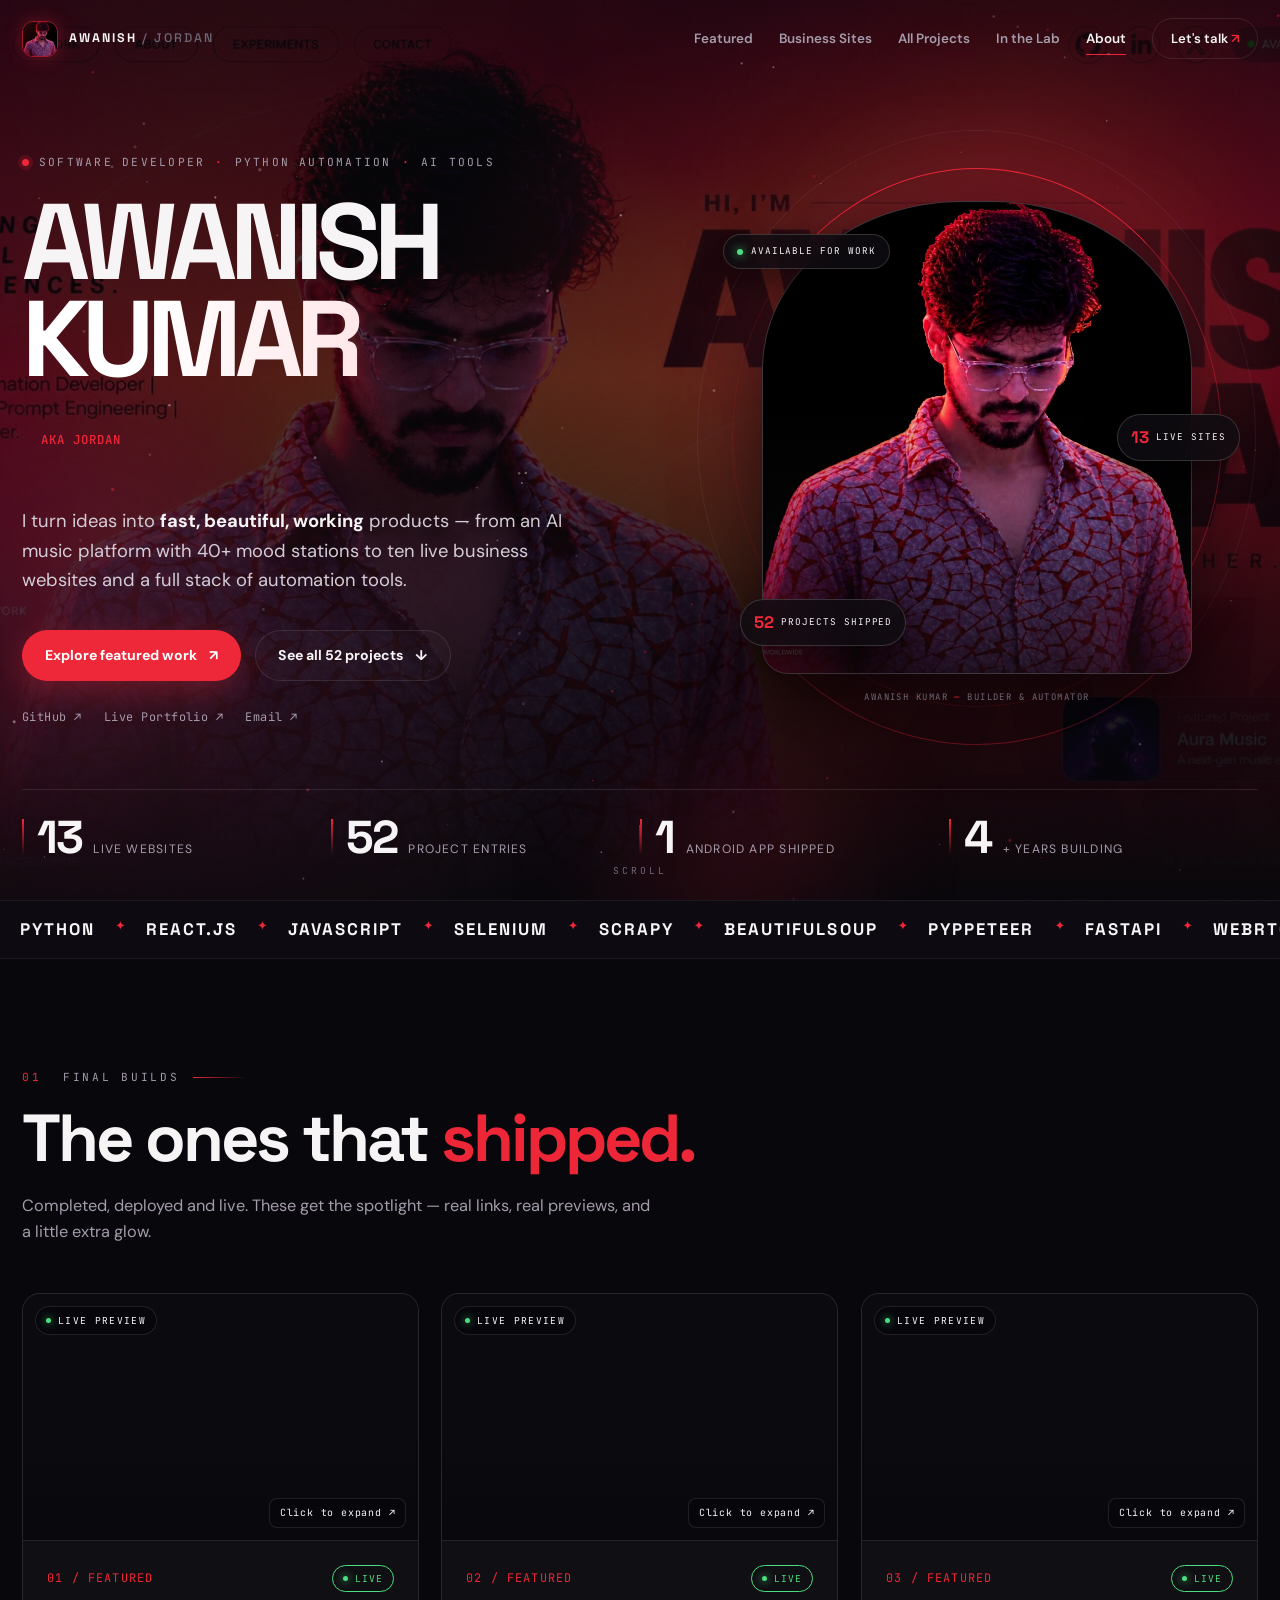
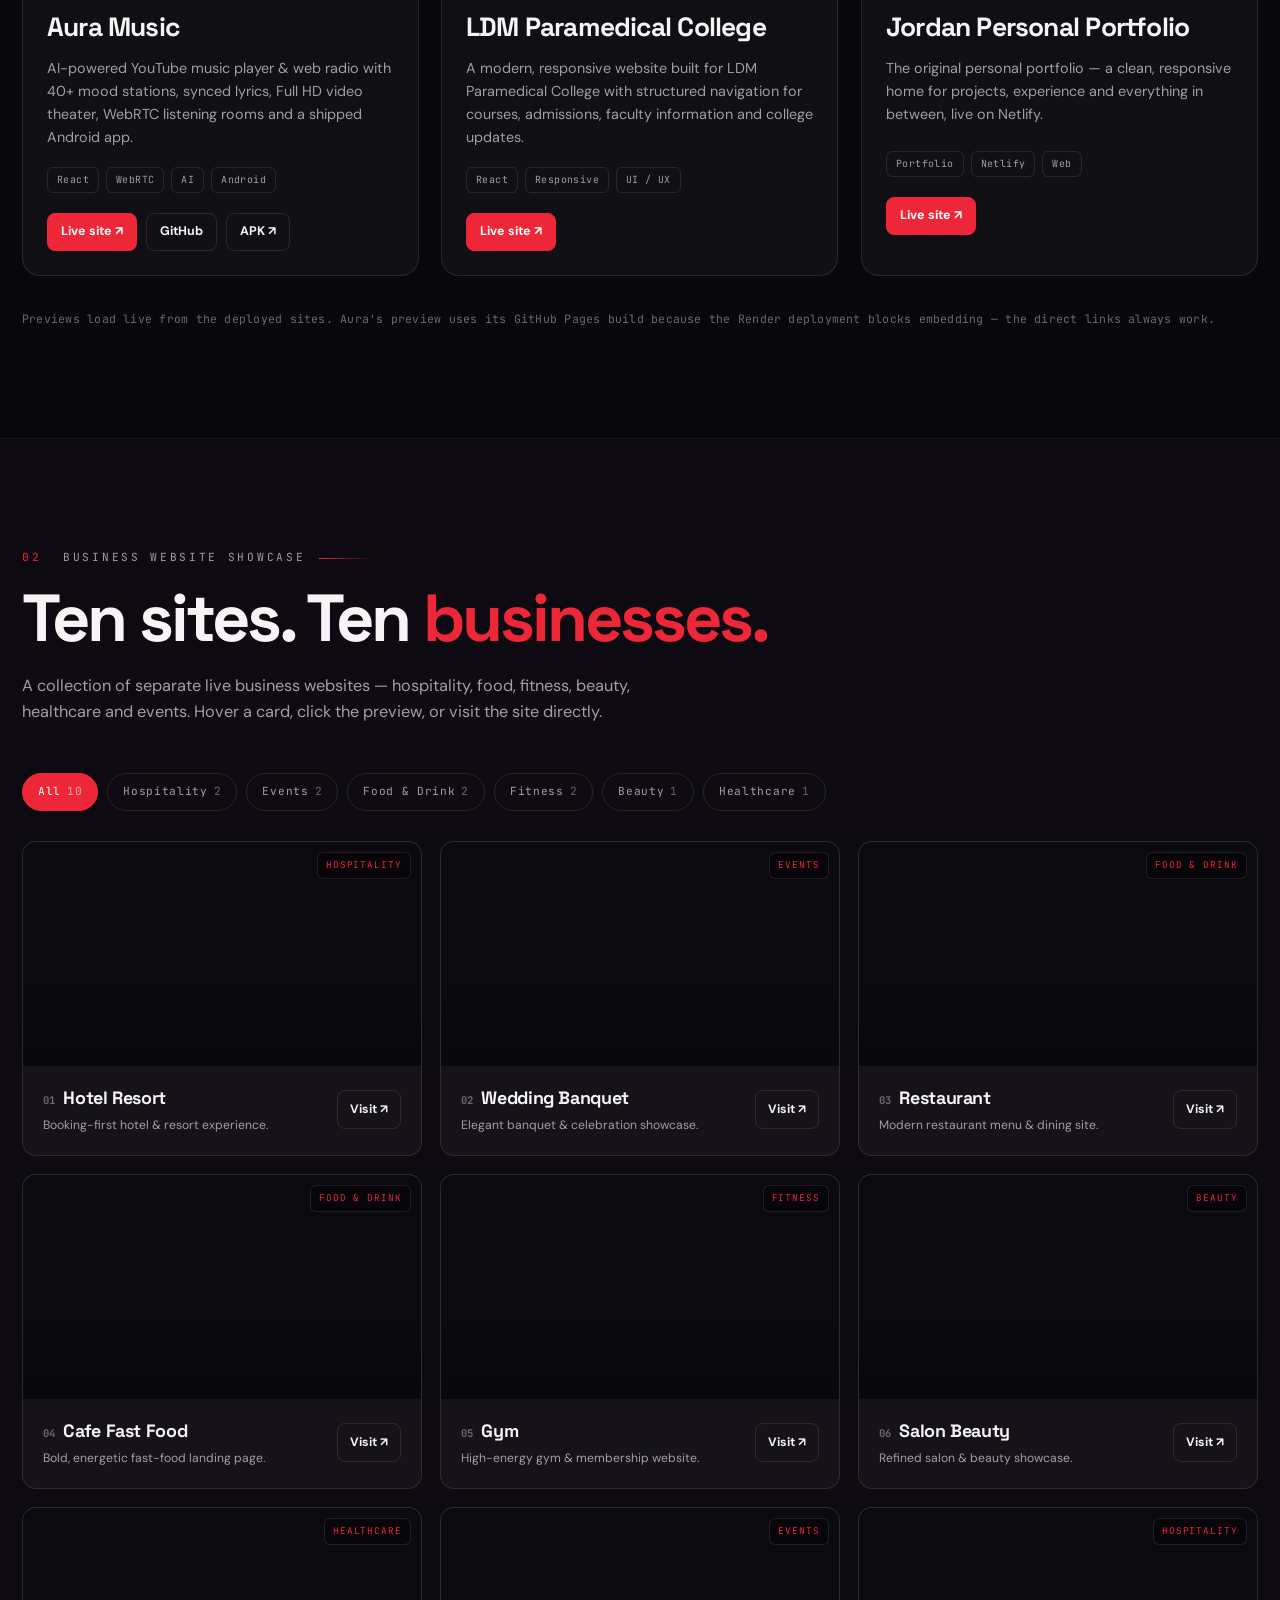
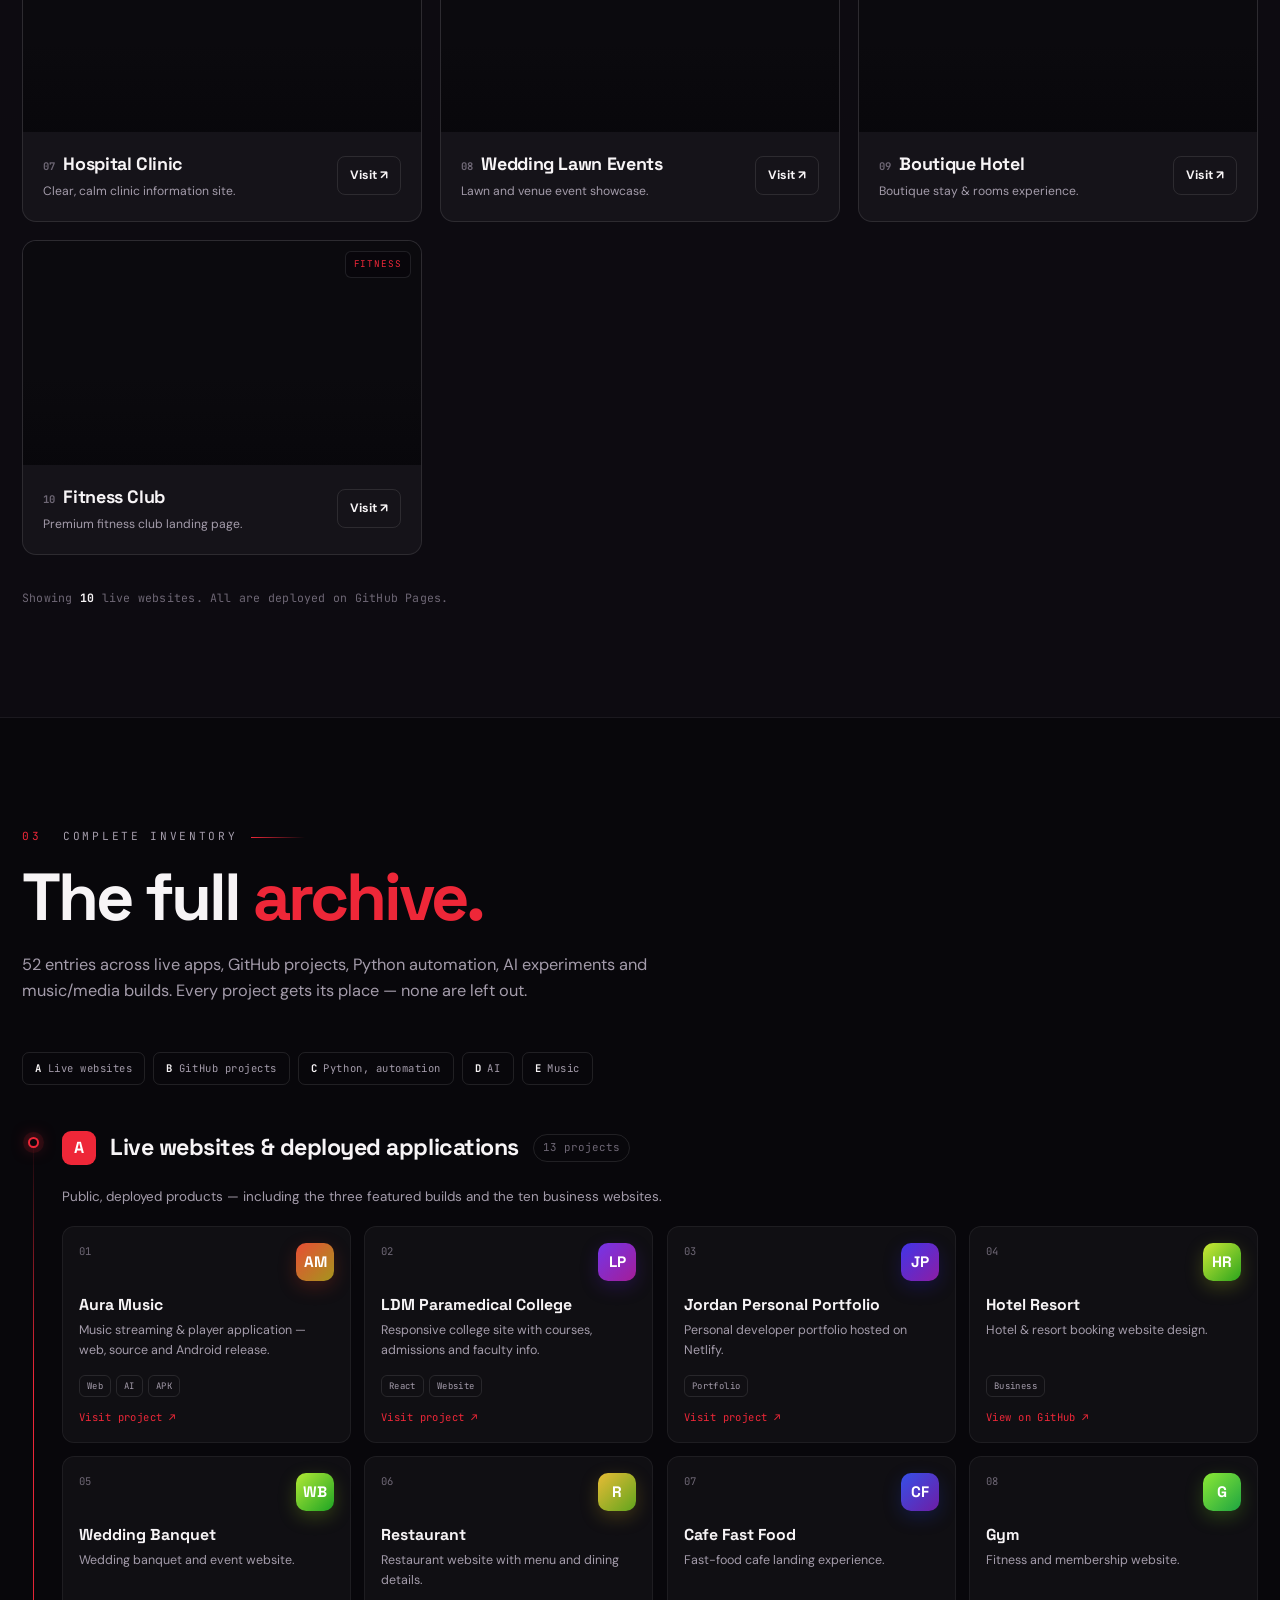
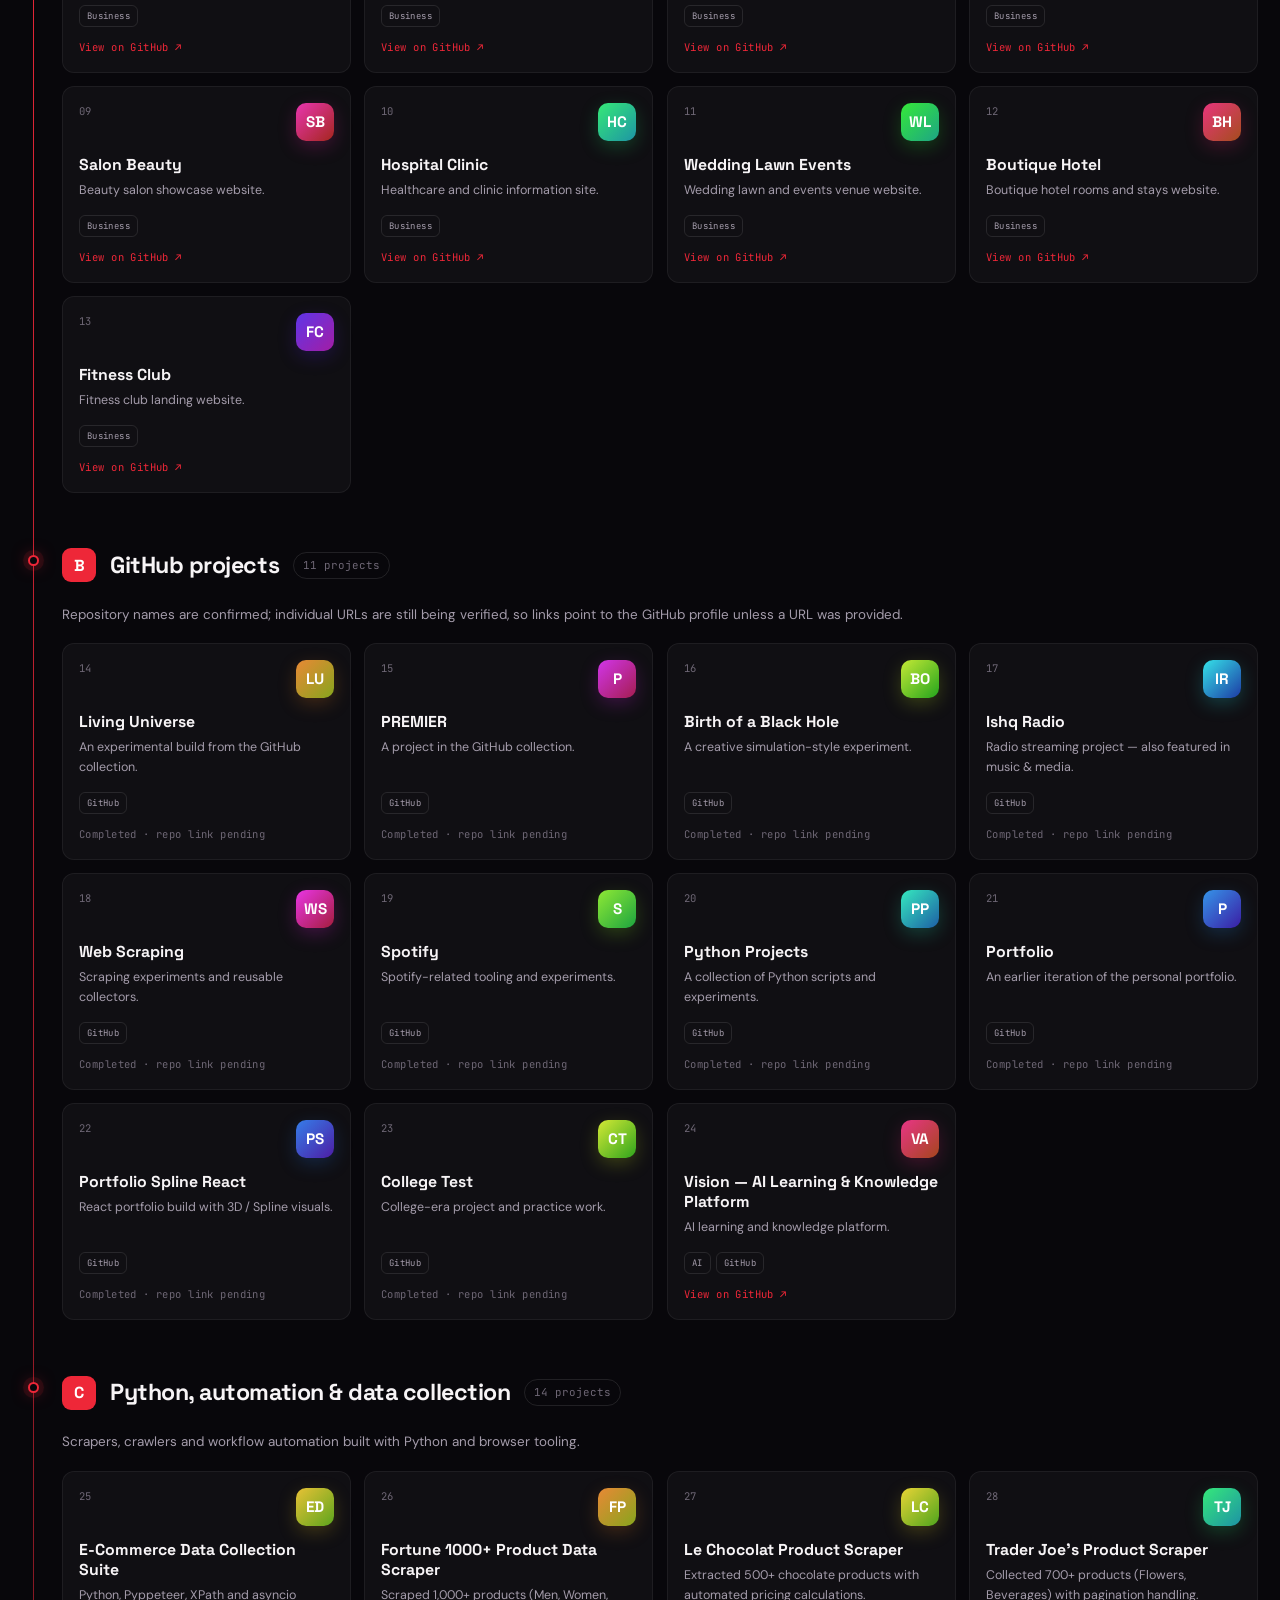
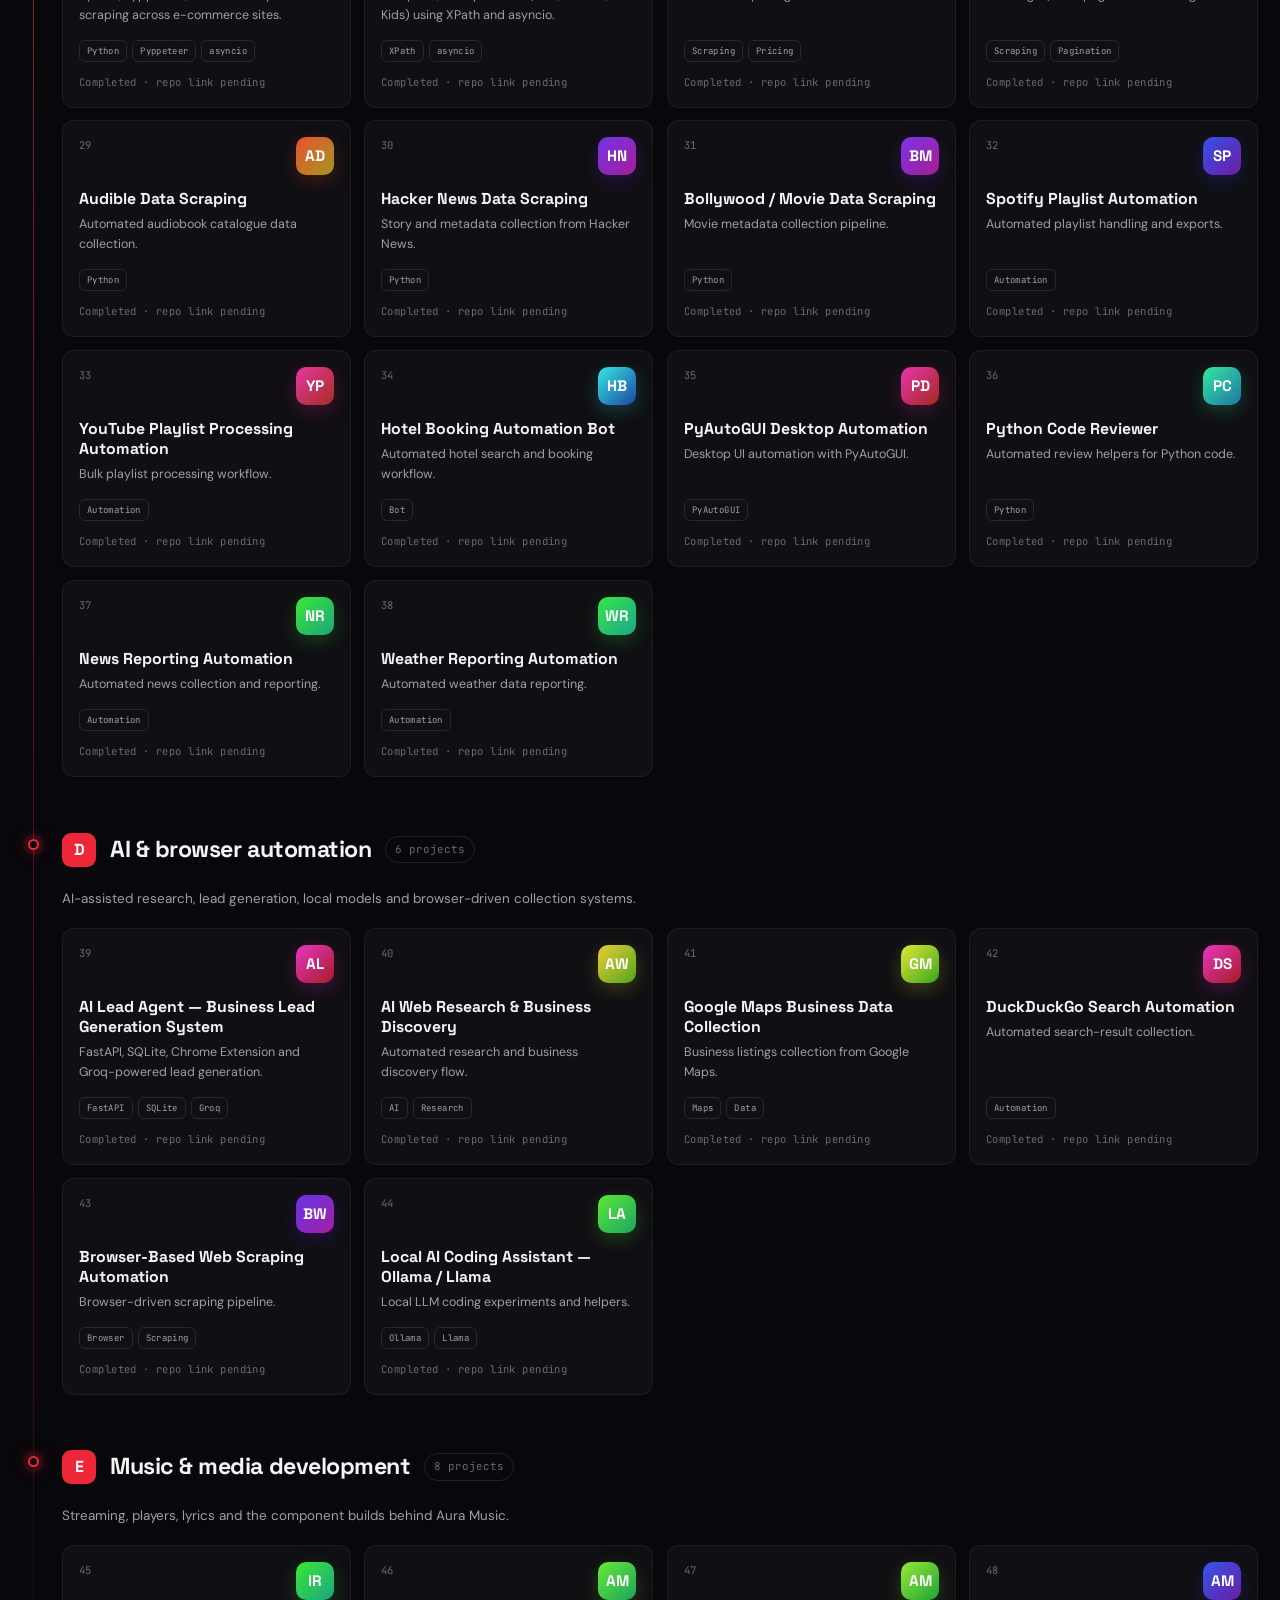
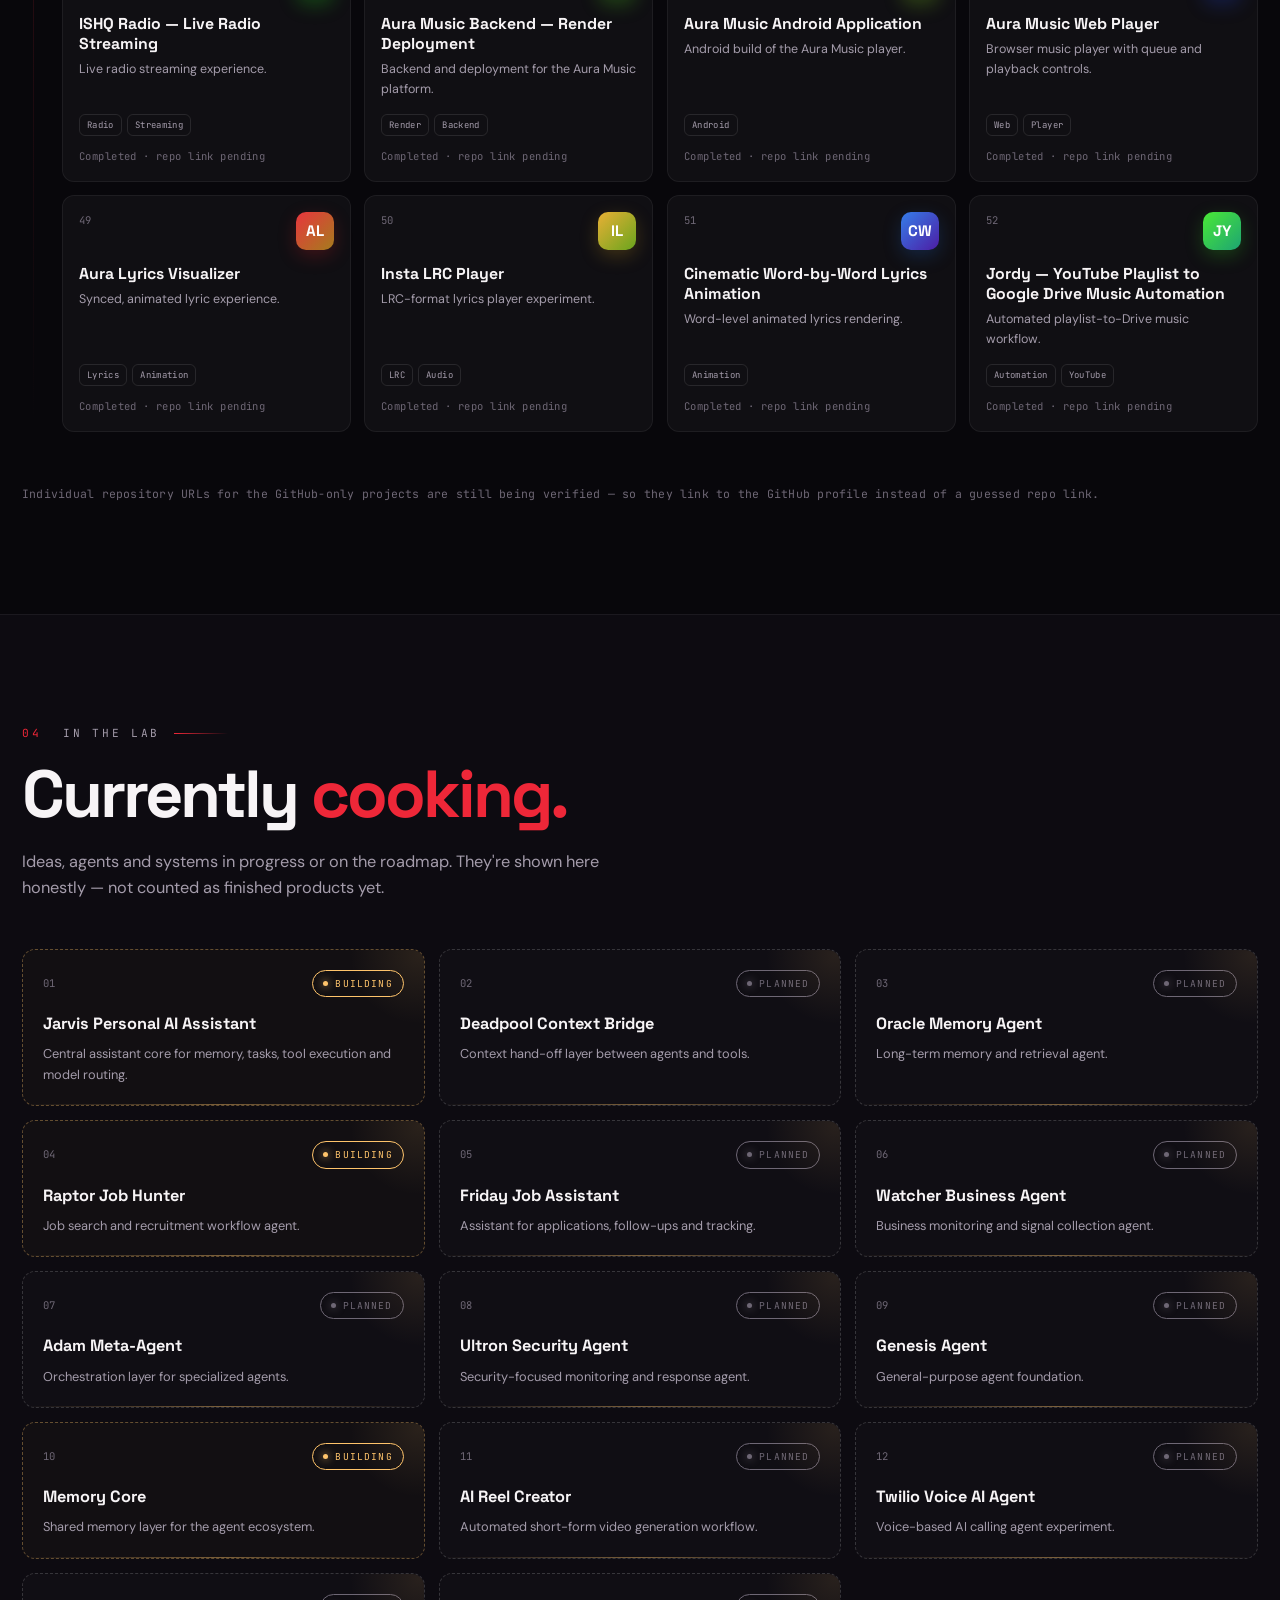
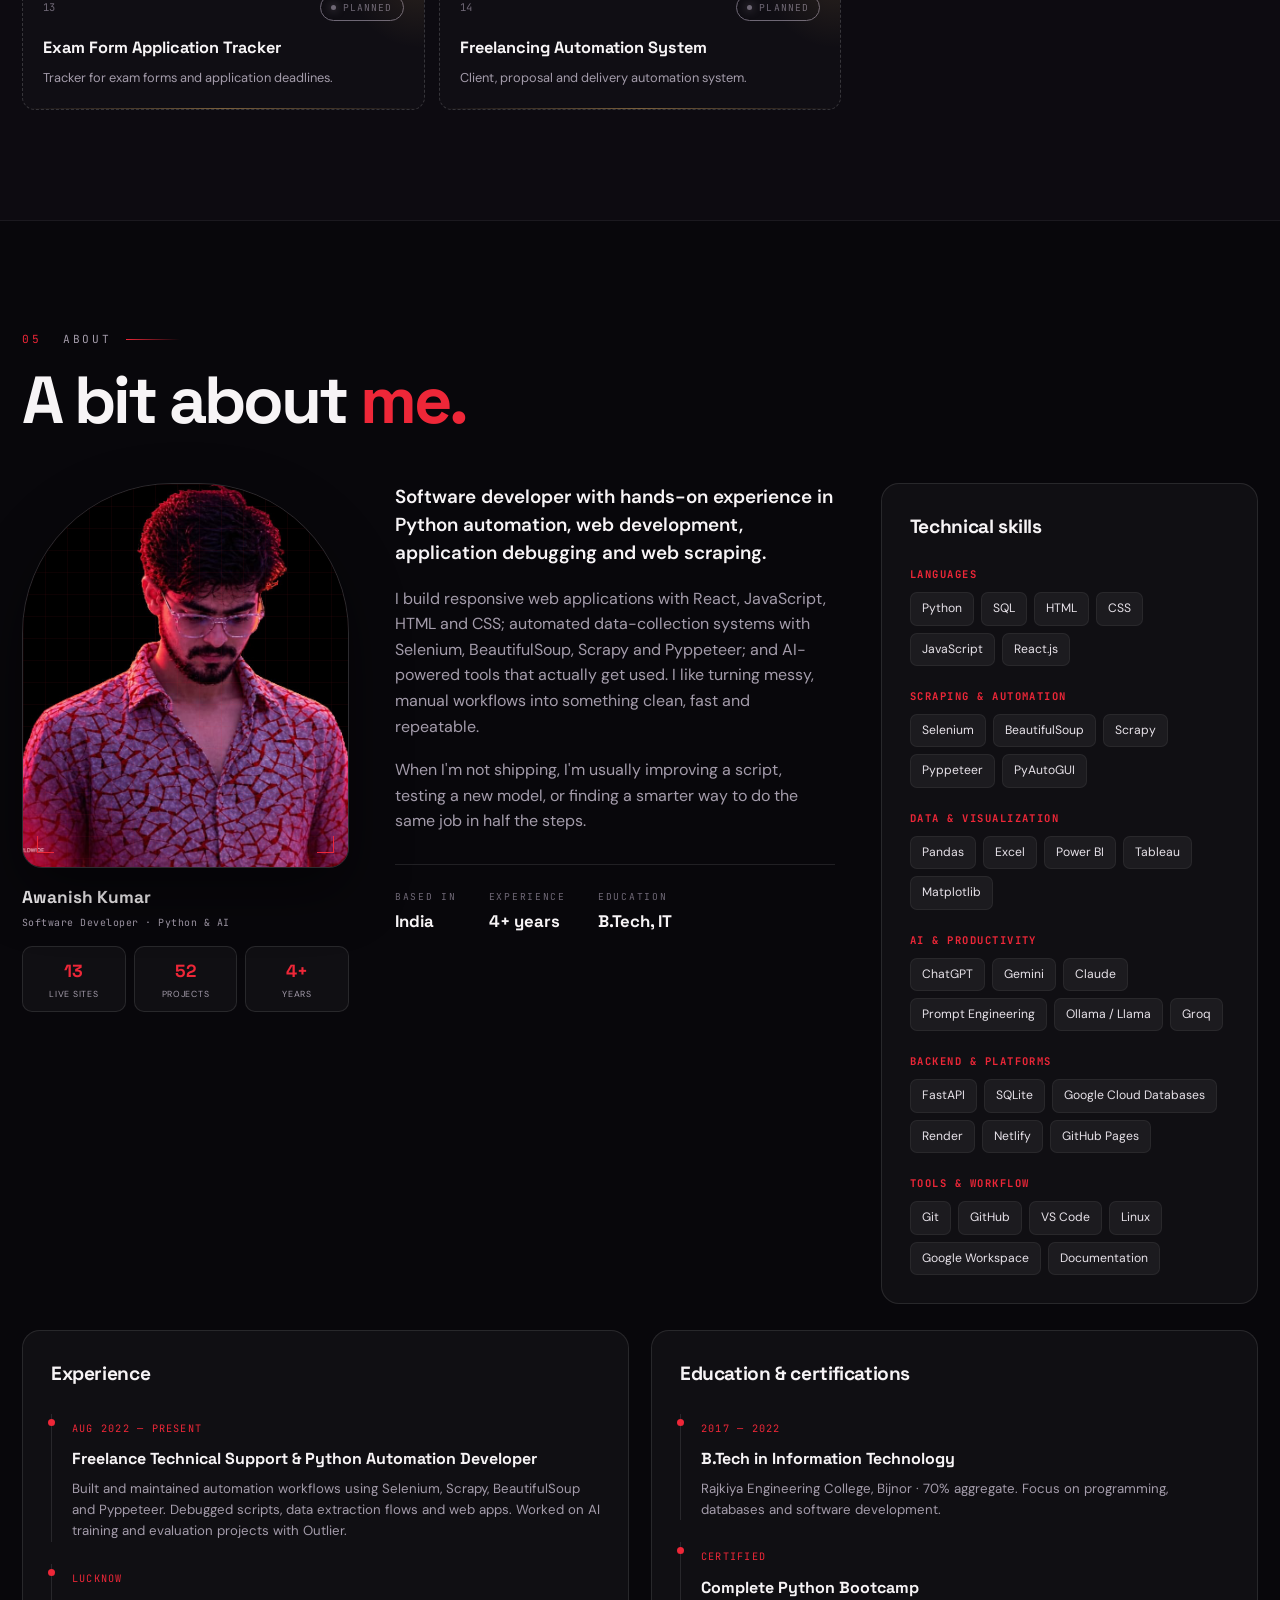
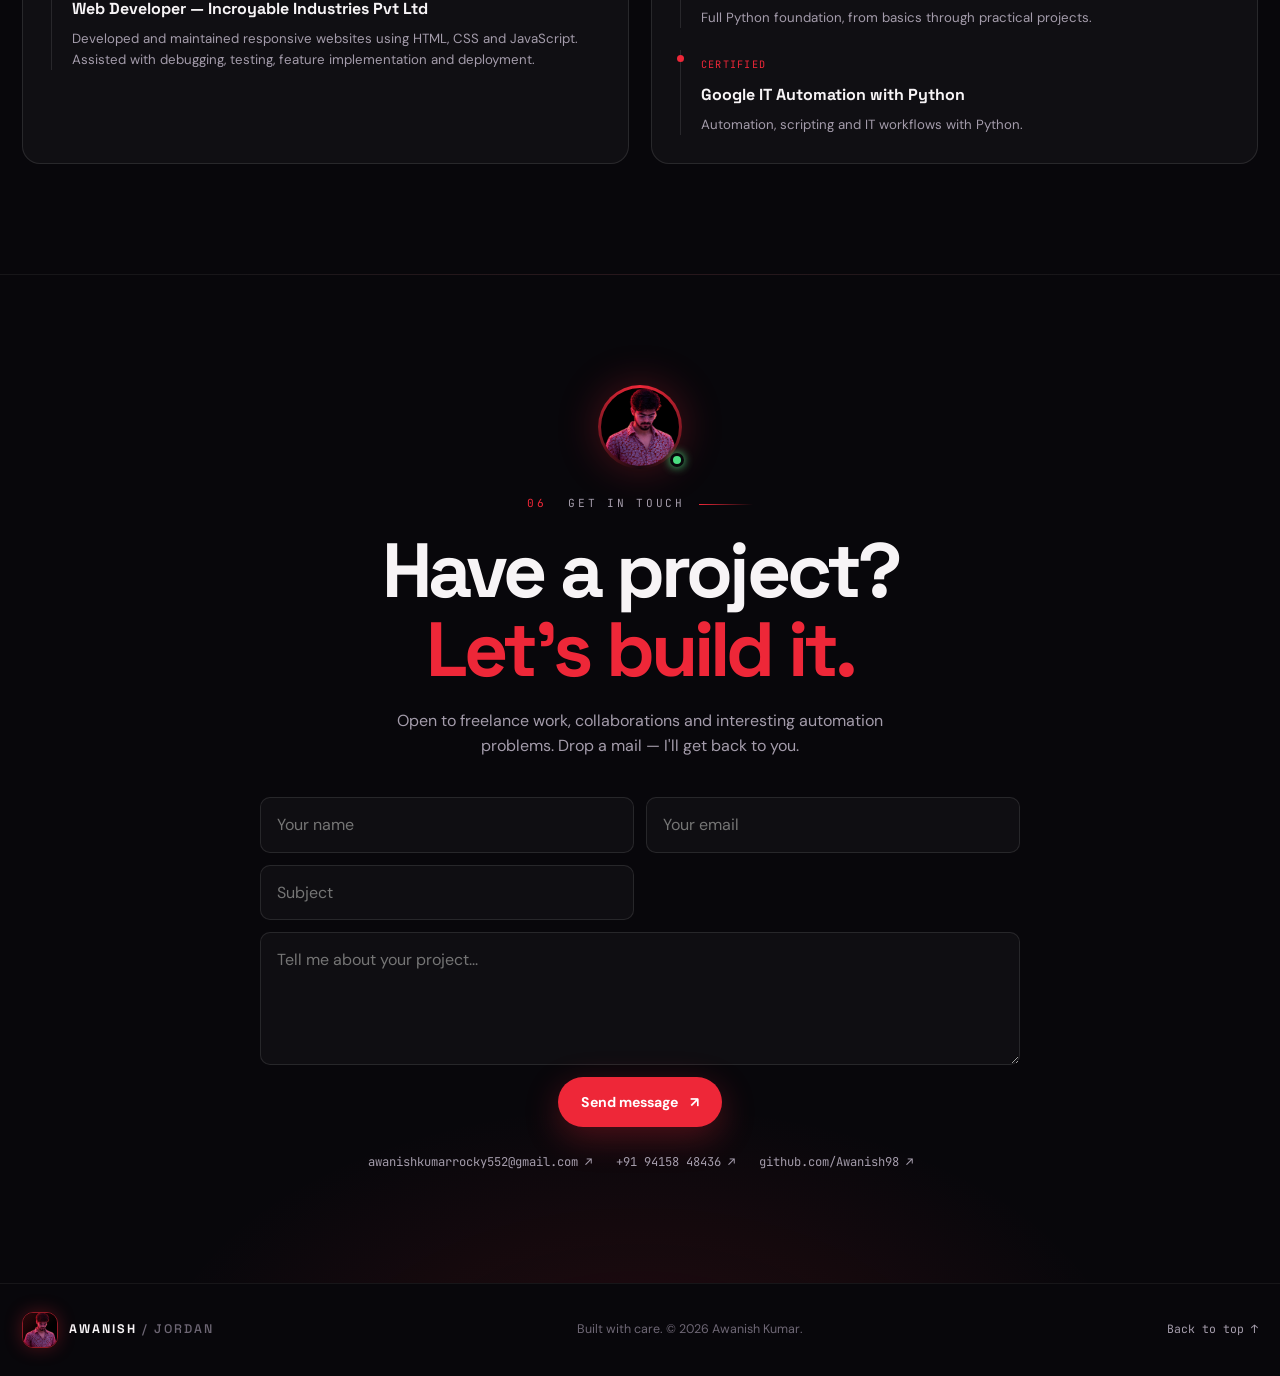
==== index.html @ 140660aa "Initial portfolio v3 - premium animated site" ====
<!DOCTYPE html>
<html lang="en">
<head>
  <meta charset="utf-8">
  <meta name="viewport" content="width=device-width, initial-scale=1">
  <title>Awanish Kumar — Software Developer &amp; Automation Engineer</title>
  <meta name="description" content="Portfolio of Awanish Kumar (Jordan) — software developer building live websites, AI tools, music apps and automation systems. 13 live sites, 52 projects.">
  <meta name="theme-color" content="#08070b">
  <meta property="og:title" content="Awanish Kumar — Software Developer">
  <meta property="og:description" content="13 live websites · 52 projects · AI, automation and the web.">
  <meta property="og:type" content="website">

  <link rel="preconnect" href="https://fonts.googleapis.com">
  <link rel="preconnect" href="https://fonts.gstatic.com" crossorigin>
  <link href="https://fonts.googleapis.com/css2?family=DM+Sans:wght@400;500;600;700&family=JetBrains+Mono:wght@400;500;600&family=Space+Grotesk:wght@400;500;600;700&display=swap" rel="stylesheet">
  <link rel="stylesheet" href="styles.css">
</head>
<body>

  <!-- Ambient layers -->
  <div class="grain" aria-hidden="true"></div>
  <div class="cursor-dot" aria-hidden="true"></div>
  <div class="cursor-ring" aria-hidden="true"></div>
  <div class="scroll-progress" aria-hidden="true"><span id="progressBar"></span></div>

  <!-- Intro -->
  <div class="loader" id="loader" aria-hidden="true">
    <div class="loader-inner">
      <div class="loader-mark">A<span>.</span></div>
      <div class="loader-word">LOADING THE WORK</div>
      <div class="loader-line"><span></span></div>
    </div>
  </div>

  <!-- Navigation -->
  <header class="nav" id="nav">
    <a class="brand" href="#top" aria-label="Back to top">
      <span class="brand-avatar"><img src="pic.jpg" alt=""></span>
      <span class="brand-name">AWANISH <span>/ JORDAN</span></span>
    </a>
    <button class="nav-toggle" id="navToggle" aria-label="Toggle menu" aria-expanded="false">
      <span></span><span></span><span></span>
    </button>
    <nav class="nav-links" id="navLinks" aria-label="Main navigation">
      <a href="#featured" class="nav-link">Featured</a>
      <a href="#business" class="nav-link">Business Sites</a>
      <a href="#archive" class="nav-link">All Projects</a>
      <a href="#lab" class="nav-link">In the Lab</a>
      <a href="#about" class="nav-link">About</a>
    </nav>
    <a class="nav-cta" href="#contact">Let's talk <span>↗</span></a>
  </header>

  <main>
    <!-- HERO -->
    <section class="hero" id="top">
      <div class="hero-media" aria-hidden="true">
        <img src="hero.jpg" alt="">
        <div class="hero-veil"></div>
      </div>
      <canvas id="starfield" aria-hidden="true"></canvas>
      <div class="orb orb-a" aria-hidden="true"></div>
      <div class="orb orb-b" aria-hidden="true"></div>
      <div class="orb orb-c" aria-hidden="true"></div>

      <div class="container hero-inner">
        <div class="hero-copy">
          <p class="eyebrow reveal"><span class="live-dot"></span> SOFTWARE DEVELOPER <b>·</b> PYTHON AUTOMATION <b>·</b> AI TOOLS</p>
          <h1 class="hero-title">
            <span class="line"><span>AWANISH</span></span>
            <span class="line"><span class="outline">KUMAR</span><em>aka JORDAN</em></span>
          </h1>
          <p class="hero-sub reveal">I turn ideas into <strong>fast, beautiful, working</strong> products — from an AI music platform with 40+ mood stations to ten live business websites and a full stack of automation tools.</p>
          <div class="hero-actions reveal">
            <a href="#featured" class="btn btn-primary magnetic">Explore featured work <span>↗</span></a>
            <a href="#archive" class="btn btn-ghost magnetic">See all 52 projects <span>↓</span></a>
          </div>
          <div class="hero-socials reveal">
            <a href="https://github.com/Awanish98" target="_blank" rel="noopener">GitHub ↗</a>
            <a href="https://jordan005.netlify.app" target="_blank" rel="noopener">Live Portfolio ↗</a>
            <a href="mailto:awanishkumarrocky552@gmail.com">Email ↗</a>
          </div>
        </div>

        <div class="hero-portrait reveal" data-d="2">
          <div class="portrait-aura"></div>
          <div class="portrait-orbit"></div>
          <div class="portrait-orbit orbit-two"></div>
          <div class="portrait-frame">
            <img src="pic.jpg" alt="Awanish Kumar" class="portrait-img">
            <span class="portrait-grain"></span>
            <span class="portrait-shine"></span>
            <span class="portrait-scan"></span>
          </div>
          <div class="float-badge badge-top"><span class="tiny-pulse"></span> AVAILABLE FOR WORK</div>
          <div class="float-badge badge-right"><strong>13</strong><span>LIVE SITES</span></div>
          <div class="float-badge badge-bottom"><strong>52</strong><span>PROJECTS SHIPPED</span></div>
          <div class="portrait-label">AWANISH KUMAR <span>—</span> BUILDER &amp; AUTOMATOR</div>
        </div>
      </div>

      <div class="container hero-stats">
        <div class="stat reveal"><strong data-count="13">0</strong><span>Live websites</span></div>
        <div class="stat reveal"><strong data-count="52">0</strong><span>Project entries</span></div>
        <div class="stat reveal"><strong data-count="1">0</strong><span>Android app shipped</span></div>
        <div class="stat reveal"><strong data-count="4">0</strong><span>+ years building</span></div>
      </div>

      <a class="scroll-cue" href="#featured" aria-label="Scroll to featured work"><span></span>SCROLL</a>
    </section>

    <!-- TICKER -->
    <div class="ticker" aria-hidden="true">
      <div class="ticker-track">
        <span>PYTHON</span><i>✦</i><span>REACT.JS</span><i>✦</i><span>JAVASCRIPT</span><i>✦</i><span>SELENIUM</span><i>✦</i><span>SCRAPY</span><i>✦</i><span>BEAUTIFULSOUP</span><i>✦</i><span>PYPPETEER</span><i>✦</i><span>FASTAPI</span><i>✦</i><span>WEBRTC</span><i>✦</i><span>SQL</span><i>✦</i><span>GIT &amp; GITHUB</span><i>✦</i>
        <span>PYTHON</span><i>✦</i><span>REACT.JS</span><i>✦</i><span>JAVASCRIPT</span><i>✦</i><span>SELENIUM</span><i>✦</i><span>SCRAPY</span><i>✦</i><span>BEAUTIFULSOUP</span><i>✦</i><span>PYPPETEER</span><i>✦</i><span>FASTAPI</span><i>✦</i><span>WEBRTC</span><i>✦</i><span>SQL</span><i>✦</i><span>GIT &amp; GITHUB</span><i>✦</i>
      </div>
    </div>

    <!-- FEATURED / FINAL BUILDS -->
    <section class="section" id="featured">
      <div class="container">
        <header class="section-head">
          <div class="section-kicker reveal"><span>01</span> FINAL BUILDS</div>
          <h2 class="section-title reveal">The ones that <em>shipped.</em></h2>
          <p class="section-desc reveal">Completed, deployed and live. These get the spotlight — real links, real previews, and a little extra glow.</p>
        </header>
        <div class="featured-grid" id="featuredGrid"></div>
        <p class="section-footnote reveal">Previews load live from the deployed sites. Aura's preview uses its GitHub Pages build because the Render deployment blocks embedding — the direct links always work.</p>
      </div>
    </section>

    <!-- BUSINESS WEBSITE SHOWCASE -->
    <section class="section section-alt" id="business">
      <div class="container">
        <header class="section-head">
          <div class="section-kicker reveal"><span>02</span> BUSINESS WEBSITE SHOWCASE</div>
          <h2 class="section-title reveal">Ten sites. Ten <em>businesses.</em></h2>
          <p class="section-desc reveal">A collection of separate live business websites — hospitality, food, fitness, beauty, healthcare and events. Hover a card, click the preview, or visit the site directly.</p>
        </header>
        <div class="filters reveal" id="businessFilters" role="group" aria-label="Filter business websites"></div>
        <div class="business-grid" id="businessGrid"></div>
        <p class="section-footnote reveal">Showing <strong id="businessCount">10</strong> live websites. All are deployed on GitHub Pages.</p>
      </div>
    </section>

    <!-- FULL ARCHIVE -->
    <section class="section" id="archive">
      <div class="container">
        <header class="section-head">
          <div class="section-kicker reveal"><span>03</span> COMPLETE INVENTORY</div>
          <h2 class="section-title reveal">The full <em>archive.</em></h2>
          <p class="section-desc reveal">52 entries across live apps, GitHub projects, Python automation, AI experiments and music/media builds. Every project gets its place — none are left out.</p>
        </header>
        <div class="archive-jump reveal" id="archiveJump"></div>
        <div class="timeline" id="archiveTimeline"></div>
        <p class="section-footnote reveal">Individual repository URLs for the GitHub-only projects are still being verified — so they link to the GitHub profile instead of a guessed repo link.</p>
      </div>
    </section>

    <!-- IN THE LAB -->
    <section class="section section-alt" id="lab">
      <div class="container">
        <header class="section-head">
          <div class="section-kicker reveal"><span>04</span> IN THE LAB</div>
          <h2 class="section-title reveal">Currently <em>cooking.</em></h2>
          <p class="section-desc reveal">Ideas, agents and systems in progress or on the roadmap. They're shown here honestly — not counted as finished products yet.</p>
        </header>
        <div class="lab-grid" id="labGrid"></div>
      </div>
    </section>

    <!-- ABOUT -->
    <section class="section" id="about">
      <div class="container">
        <header class="section-head">
          <div class="section-kicker reveal"><span>05</span> ABOUT</div>
          <h2 class="section-title reveal">A bit about <em>me.</em></h2>
        </header>
        <div class="about-grid">
          <div class="about-photo reveal">
            <div class="about-photo-inner">
              <img src="pic.jpg" alt="Awanish Kumar">
              <span class="photo-grid"></span>
              <span class="photo-corner c1"></span><span class="photo-corner c2"></span>
              <span class="photo-corner c3"></span><span class="photo-corner c4"></span>
            </div>
            <div class="about-photo-cap">
              <strong>Awanish Kumar</strong>
              <span>Software Developer · Python &amp; AI</span>
            </div>
            <div class="photo-mini-row">
              <div><strong>13</strong><span>Live sites</span></div>
              <div><strong>52</strong><span>Projects</span></div>
              <div><strong>4+</strong><span>Years</span></div>
            </div>
          </div>

          <div class="about-copy reveal">
            <p class="lead">Software developer with hands-on experience in Python automation, web development, application debugging and web scraping.</p>
            <p>I build responsive web applications with React, JavaScript, HTML and CSS; automated data-collection systems with Selenium, BeautifulSoup, Scrapy and Pyppeteer; and AI-powered tools that actually get used. I like turning messy, manual workflows into something clean, fast and repeatable.</p>
            <p>When I'm not shipping, I'm usually improving a script, testing a new model, or finding a smarter way to do the same job in half the steps.</p>
            <div class="about-meta">
              <div><span>BASED IN</span><strong>India</strong></div>
              <div><span>EXPERIENCE</span><strong>4+ years</strong></div>
              <div><span>EDUCATION</span><strong>B.Tech, IT</strong></div>
            </div>
          </div>

          <div class="about-panel reveal">
            <h3 class="panel-title">Technical skills</h3>
            <div class="skill-groups" id="skillGroups"></div>
          </div>
        </div>

        <div class="two-col">
          <div class="panel reveal">
            <h3 class="panel-title">Experience</h3>
            <div class="timeline-list">
              <div class="tl-item">
                <span class="tl-date">AUG 2022 — PRESENT</span>
                <h4>Freelance Technical Support &amp; Python Automation Developer</h4>
                <p>Built and maintained automation workflows using Selenium, Scrapy, BeautifulSoup and Pyppeteer. Debugged scripts, data extraction flows and web apps. Worked on AI training and evaluation projects with Outlier.</p>
              </div>
              <div class="tl-item">
                <span class="tl-date">LUCKNOW</span>
                <h4>Web Developer — Incroyable Industries Pvt Ltd</h4>
                <p>Developed and maintained responsive websites using HTML, CSS and JavaScript. Assisted with debugging, testing, feature implementation and deployment.</p>
              </div>
            </div>
          </div>
          <div class="panel reveal">
            <h3 class="panel-title">Education &amp; certifications</h3>
            <div class="timeline-list">
              <div class="tl-item">
                <span class="tl-date">2017 — 2022</span>
                <h4>B.Tech in Information Technology</h4>
                <p>Rajkiya Engineering College, Bijnor · 70% aggregate. Focus on programming, databases and software development.</p>
              </div>
              <div class="tl-item">
                <span class="tl-date">CERTIFIED</span>
                <h4>Complete Python Bootcamp</h4>
                <p>Full Python foundation, from basics through practical projects.</p>
              </div>
              <div class="tl-item">
                <span class="tl-date">CERTIFIED</span>
                <h4>Google IT Automation with Python</h4>
                <p>Automation, scripting and IT workflows with Python.</p>
              </div>
            </div>
          </div>
        </div>
      </div>
    </section>

    <!-- CONTACT -->
    <section class="section contact" id="contact">
      <div class="orb orb-d" aria-hidden="true"></div>
      <div class="container contact-inner">
        <div class="contact-avatar reveal"><img src="pic.jpg" alt=""><span></span></div>
        <div class="section-kicker reveal"><span>06</span> GET IN TOUCH</div>
        <h2 class="contact-title reveal">Have a project?<br><em>Let's build it.</em></h2>
        <p class="contact-sub reveal">Open to freelance work, collaborations and interesting automation problems. Drop a mail — I'll get back to you.</p>
        <form class="contact-form reveal" id="contactForm">
          <input type="text" id="cfName" placeholder="Your name" required>
          <input type="email" id="cfEmail" placeholder="Your email" required>
          <input type="text" id="cfSubject" placeholder="Subject">
          <textarea id="cfMessage" rows="4" placeholder="Tell me about your project..." required></textarea>
          <button class="btn btn-primary" type="submit">Send message <span>↗</span></button>
        </form>
        <div class="contact-direct reveal">
          <a href="mailto:awanishkumarrocky552@gmail.com">awanishkumarrocky552@gmail.com ↗</a>
          <a href="tel:9415848436">+91 94158 48436 ↗</a>
          <a href="https://github.com/Awanish98" target="_blank" rel="noopener">github.com/Awanish98 ↗</a>
        </div>
      </div>
    </section>
  </main>

  <footer class="footer">
    <div class="container footer-inner">
      <div class="brand"><span class="brand-avatar"><img src="pic.jpg" alt=""></span><span class="brand-name">AWANISH <span>/ JORDAN</span></span></div>
      <p>Built with care. © <span id="year"></span> Awanish Kumar.</p>
      <a href="#top" class="back-top">Back to top ↑</a>
    </div>
  </footer>

  <!-- Floating progress / back to top -->
  <button class="to-top" id="toTop" aria-label="Back to top">
    <svg viewBox="0 0 44 44" aria-hidden="true">
      <circle class="to-top-track" cx="22" cy="22" r="20"></circle>
      <circle class="to-top-fill" id="toTopFill" cx="22" cy="22" r="20"></circle>
    </svg>
    <span>↑</span>
  </button>

  <!-- Live preview modal -->
  <div class="modal" id="previewModal" role="dialog" aria-modal="true" aria-label="Live website preview" hidden>
    <div class="modal-backdrop" data-close></div>
    <div class="modal-box">
      <div class="modal-bar">
        <span class="modal-dots"><i></i><i></i><i></i></span>
        <span class="modal-url" id="modalUrl"></span>
        <div class="modal-actions">
          <a id="modalOpen" href="#" target="_blank" rel="noopener">Open site ↗</a>
          <button type="button" data-close aria-label="Close preview">✕</button>
        </div>
      </div>
      <iframe id="modalFrame" title="Live website preview" loading="lazy" referrerpolicy="no-referrer"></iframe>
    </div>
  </div>

  <script src="script.js"></script>
</body>
</html>
---- styles.css ----
/* ============================================================
   Awanish Kumar / Jordan — Portfolio
   Design system: cinematic dark, crimson accent, editorial type
   ============================================================ */

:root {
  --bg: #08070b;
  --bg-soft: #0d0b11;
  --surface: rgba(255, 255, 255, .035);
  --surface-2: rgba(255, 255, 255, .06);
  --line: rgba(255, 255, 255, .1);
  --line-soft: rgba(255, 255, 255, .06);
  --text: #f7f4f6;
  --muted: #a49cab;
  --dim: #6e6775;
  --red: #ee2738;
  --red-2: #d10f34;
  --crimson: #7e2746;
  --green: #4ade80;
  --amber: #ffc46b;
  --blue: #78a9ff;
  --display: 'Space Grotesk', 'Arial Narrow', sans-serif;
  --body: 'DM Sans', system-ui, -apple-system, sans-serif;
  --mono: 'JetBrains Mono', ui-monospace, Consolas, monospace;
  --radius: 18px;
  --max: 1240px;
}

*, *::before, *::after { box-sizing: border-box; }

html {
  scroll-behavior: smooth;
  scroll-padding-top: 88px;
}

body {
  margin: 0;
  background: var(--bg);
  color: var(--text);
  font-family: var(--body);
  font-size: 16px;
  line-height: 1.6;
  overflow-x: hidden;
  -webkit-font-smoothing: antialiased;
}

body.modal-open { overflow: hidden; }

img { max-width: 100%; display: block; }
a { color: inherit; text-decoration: none; }
button, input, textarea { font: inherit; }
button { cursor: pointer; }
::selection { background: var(--red); color: #fff; }

.container { width: min(100% - 44px, var(--max)); margin-inline: auto; }

/* ---------- ambient layers ---------- */
.grain {
  position: fixed; inset: 0; z-index: 90; pointer-events: none; opacity: .045;
  background-image: url("data:image/svg+xml,%3Csvg viewBox='0 0 200 200' xmlns='http://www.w3.org/2000/svg'%3E%3Cfilter id='n'%3E%3CfeTurbulence type='fractalNoise' baseFrequency='.85' numOctaves='3' stitchTiles='stitch'/%3E%3C/filter%3E%3Crect width='100%25' height='100%25' filter='url(%23n)' opacity='.9'/%3E%3C/svg%3E");
  mix-blend-mode: overlay;
}

.cursor-dot, .cursor-ring {
  position: fixed; top: 0; left: 0; z-index: 120; pointer-events: none;
  border-radius: 50%; opacity: 0; transition: opacity .3s, width .2s, height .2s, background .2s;
}
.cursor-dot { width: 6px; height: 6px; background: var(--red); transform: translate(-50%, -50%); }
.cursor-ring { width: 34px; height: 34px; border: 1px solid rgba(238, 39, 56, .55); transform: translate(-50%, -50%); }
.cursor-active .cursor-dot { opacity: 1; }
.cursor-active .cursor-ring { opacity: 1; }
.cursor-hover .cursor-ring { width: 52px; height: 52px; background: rgba(238, 39, 56, .08); border-color: var(--red); }

.scroll-progress { position: fixed; top: 0; left: 0; right: 0; height: 2px; z-index: 110; background: transparent; }
.scroll-progress span { display: block; height: 100%; width: 0; background: linear-gradient(90deg, var(--red-2), var(--red), #ff8a6b); box-shadow: 0 0 12px var(--red); }

.loader {
  position: fixed; inset: 0; z-index: 200; background: var(--bg);
  display: grid; place-items: center; transition: opacity .7s ease, visibility .7s;
}
.loader.done { opacity: 0; visibility: hidden; }
.loader-inner { text-align: center; }
.loader-mark { font-family: var(--display); font-size: 5rem; font-weight: 700; letter-spacing: -.08em; line-height: 1; }
.loader-mark span { color: var(--red); }
.loader-word { margin-top: 14px; font-family: var(--mono); font-size: .68rem; letter-spacing: .35em; color: var(--muted); }
.loader-line { margin: 22px auto 0; width: 180px; height: 2px; background: rgba(255, 255, 255, .1); overflow: hidden; }
.loader-line span { display: block; height: 100%; width: 40%; background: var(--red); animation: loadslide 1.1s ease-in-out infinite; }
@keyframes loadslide { 0% { transform: translateX(-100%); } 100% { transform: translateX(350%); } }

/* ---------- nav ---------- */
.nav {
  position: fixed; top: 0; left: 0; right: 0; z-index: 100;
  display: flex; align-items: center; gap: 26px;
  padding: 18px max(22px, calc((100vw - var(--max)) / 2));
  transition: background .4s, border-color .4s, padding .4s, backdrop-filter .4s;
  border-bottom: 1px solid transparent;
}
.nav.scrolled {
  background: rgba(8, 7, 11, .82);
  border-color: var(--line-soft);
  backdrop-filter: blur(18px);
  padding-top: 12px; padding-bottom: 12px;
}
.brand { display: inline-flex; align-items: center; gap: 11px; flex-shrink: 0; }
.brand-mark {
  width: 34px; height: 34px; display: grid; place-items: center;
  border: 1px solid var(--red); border-radius: 9px;
  font-family: var(--display); font-weight: 700; font-size: 1.05rem;
  box-shadow: 0 0 22px rgba(238, 39, 56, .22);
}
.brand-mark span { color: var(--red); }
.brand-name { font-family: var(--display); font-weight: 700; font-size: .78rem; letter-spacing: .16em; }
.brand-name span { color: var(--dim); font-weight: 500; }
.nav-links { display: flex; align-items: center; gap: 26px; margin-left: auto; }
.nav-link {
  font-size: .84rem; font-weight: 600; color: var(--muted);
  position: relative; padding: 6px 0; transition: color .25s;
}
.nav-link::after {
  content: ''; position: absolute; left: 0; bottom: 0; width: 0; height: 1px;
  background: var(--red); transition: width .3s;
}
.nav-link:hover, .nav-link.active { color: var(--text); }
.nav-link:hover::after, .nav-link.active::after { width: 100%; }
.nav-cta {
  border: 1px solid var(--line); border-radius: 999px; padding: 9px 18px;
  font-size: .82rem; font-weight: 600; white-space: nowrap; transition: .3s;
}
.nav-cta span { color: var(--red); }
.nav-cta:hover { border-color: var(--red); background: rgba(238, 39, 56, .1); }
.nav-toggle { display: none; background: none; border: 0; padding: 6px; margin-left: auto; }
.nav-toggle span { display: block; width: 22px; height: 2px; background: var(--text); margin: 5px 0; transition: .3s; }

/* ---------- hero ---------- */
.hero {
  position: relative; min-height: 100svh; display: flex; flex-direction: column;
  justify-content: center; padding: 148px 0 40px; overflow: hidden; isolation: isolate;
}
.hero-media { position: absolute; inset: 0; z-index: -3; }
.hero-media img { width: 100%; height: 100%; object-fit: cover; opacity: .48; filter: saturate(1.05) contrast(1.08); animation: heroZoom 18s ease-out both; }
@keyframes heroZoom { from { transform: scale(1.14); } to { transform: scale(1); } }
.hero-veil {
  position: absolute; inset: 0;
  background:
    radial-gradient(900px 520px at 78% 34%, rgba(238, 39, 56, .22), transparent 65%),
    radial-gradient(650px 480px at 12% 78%, rgba(126, 39, 70, .22), transparent 70%),
    linear-gradient(180deg, rgba(8, 7, 11, .74) 0%, rgba(8, 7, 11, .38) 42%, var(--bg) 100%);
}
#starfield { position: absolute; inset: 0; z-index: -2; width: 100%; height: 100%; opacity: .75; }
.orb { position: absolute; z-index: -2; border-radius: 50%; filter: blur(60px); pointer-events: none; }
.orb-a { width: 380px; height: 380px; right: 6%; top: 14%; background: rgba(238, 39, 56, .17); animation: float 11s ease-in-out infinite; }
.orb-b { width: 300px; height: 300px; left: -6%; bottom: 18%; background: rgba(126, 39, 70, .22); animation: float 14s ease-in-out infinite reverse; }
.orb-c { width: 220px; height: 220px; right: 34%; bottom: -8%; background: rgba(209, 15, 52, .14); animation: float 9s ease-in-out infinite; }
.orb-d { position: absolute; width: 420px; height: 420px; left: -8%; top: 20%; background: rgba(238, 39, 56, .14); }
@keyframes float { 0%, 100% { transform: translate3d(0, 0, 0); } 50% { transform: translate3d(26px, -34px, 0); } }

.hero-inner { position: relative; z-index: 2; }
.eyebrow {
  display: inline-flex; align-items: center; gap: 10px; margin: 0 0 26px;
  font-family: var(--mono); font-size: .7rem; letter-spacing: .2em; color: var(--muted);
  text-transform: uppercase;
}
.eyebrow b { color: var(--red); font-weight: 500; }
.live-dot { width: 7px; height: 7px; border-radius: 50%; background: var(--red); box-shadow: 0 0 0 4px rgba(238, 39, 56, .16); animation: pulse 2s infinite; }
@keyframes pulse { 0%, 100% { box-shadow: 0 0 0 4px rgba(238, 39, 56, .16); } 50% { box-shadow: 0 0 0 9px rgba(238, 39, 56, 0); } }

.hero-title {
  margin: 0; font-family: var(--display); font-weight: 700;
  font-size: clamp(3.4rem, 11.4vw, 10.5rem); line-height: .84; letter-spacing: -.065em;
  text-transform: uppercase;
}
.hero-title .line { display: block; overflow: hidden; padding-bottom: .06em; }
.hero-title .line > span {
  display: block; transform: translateY(112%);
  animation: heroUp 1.05s cubic-bezier(.16, 1, .3, 1) forwards;
}
.hero-title .line:nth-child(1) > span { animation-delay: .15s; }
.hero-title .line:nth-child(2) > span { animation-delay: .28s; }
@keyframes heroUp { to { transform: translateY(0); } }
.hero-title .outline { color: transparent; -webkit-text-stroke: 1.6px rgba(247, 244, 246, .85); }
.hero-title em {
  font-family: var(--mono); font-style: normal; font-size: .115em; font-weight: 500;
  letter-spacing: .08em; color: var(--red); vertical-align: middle; margin-left: 1.2rem;
  -webkit-text-stroke: 0; text-transform: uppercase;
}
.hero-sub { max-width: 620px; margin: 26px 0 0; font-size: clamp(1rem, 1.5vw, 1.15rem); color: #d3ccd6; }
.hero-sub strong { color: var(--text); font-weight: 700; }
.hero-actions { display: flex; flex-wrap: wrap; gap: 14px; margin-top: 34px; }

.btn {
  display: inline-flex; align-items: center; gap: 12px; padding: 13px 22px;
  border-radius: 999px; font-weight: 700; font-size: .88rem; transition: .3s;
  border: 1px solid transparent;
}
.btn span { transition: transform .3s; }
.btn:hover span { transform: translate(3px, -3px); }
.btn-primary { background: var(--red); color: #fff; box-shadow: 0 10px 34px rgba(238, 39, 56, .3); }
.btn-primary:hover { background: #ff3c4c; box-shadow: 0 12px 42px rgba(238, 39, 56, .48); transform: translateY(-2px); }
.btn-ghost { border-color: var(--line); color: var(--text); background: rgba(255, 255, 255, .02); }
.btn-ghost:hover { border-color: var(--red); background: rgba(238, 39, 56, .08); transform: translateY(-2px); }

.hero-socials { display: flex; flex-wrap: wrap; gap: 22px; margin-top: 28px; }
.hero-socials a { font-family: var(--mono); font-size: .74rem; letter-spacing: .04em; color: var(--muted); transition: color .25s; }
.hero-socials a:hover { color: var(--red); }

.hero-stats {
  position: relative; z-index: 2; margin-top: 62px;
  display: grid; grid-template-columns: repeat(4, 1fr);
  border-top: 1px solid var(--line); padding-top: 24px;
}
.stat { display: flex; align-items: baseline; gap: 12px; }
.stat strong { font-family: var(--display); font-size: clamp(2rem, 3.6vw, 3.2rem); line-height: 1; letter-spacing: -.05em; }
.stat span { font-size: .76rem; color: var(--muted); text-transform: uppercase; letter-spacing: .1em; }
.scroll-cue {
  position: absolute; bottom: 22px; left: 50%; transform: translateX(-50%); z-index: 2;
  font-family: var(--mono); font-size: .6rem; letter-spacing: .3em; color: var(--dim);
  display: grid; justify-items: center; gap: 8px;
}
.scroll-cue span { width: 1px; height: 30px; background: linear-gradient(var(--red), transparent); animation: cue 1.8s ease-in-out infinite; }
@keyframes cue { 0%, 100% { transform: scaleY(.4); opacity: .4; } 50% { transform: scaleY(1); opacity: 1; } }

/* ---------- ticker ---------- */
.ticker { overflow: hidden; border-top: 1px solid var(--line-soft); border-bottom: 1px solid var(--line-soft); background: var(--bg-soft); padding: 15px 0; }
.ticker-track { display: flex; width: max-content; animation: ticker 38s linear infinite; }
.ticker-track span { font-family: var(--display); font-weight: 700; font-size: 1.05rem; letter-spacing: .12em; padding: 0 20px; white-space: nowrap; }
.ticker-track i { color: var(--red); font-style: normal; font-size: .8rem; }
@keyframes ticker { to { transform: translateX(-50%); } }

/* ---------- sections ---------- */
.section { position: relative; padding: 110px 0; }
.section-alt { background: var(--bg-soft); border-block: 1px solid var(--line-soft); }
.section-head { max-width: 760px; margin-bottom: 48px; }
.section-kicker { font-family: var(--mono); font-size: .7rem; letter-spacing: .24em; text-transform: uppercase; color: var(--muted); margin-bottom: 18px; }
.section-kicker span { color: var(--red); margin-right: 12px; }
.section-title {
  margin: 0; font-family: var(--display); font-weight: 700;
  font-size: clamp(2.4rem, 5.2vw, 4.6rem); line-height: 1.02; letter-spacing: -.045em;
}
.section-title em { color: var(--red); font-style: normal; }
.section-desc { margin: 20px 0 0; max-width: 640px; color: var(--muted); font-size: 1.02rem; }
.section-footnote { margin: 34px 0 0; font-family: var(--mono); font-size: .72rem; color: var(--dim); letter-spacing: .02em; }
.section-footnote strong { color: var(--text); }

/* ---------- featured cards ---------- */
.featured-grid { display: grid; grid-template-columns: repeat(3, 1fr); gap: 22px; }
.fcard {
  position: relative; border: 1px solid var(--line); border-radius: var(--radius);
  background: var(--surface); overflow: hidden; transition: transform .5s cubic-bezier(.16,1,.3,1), border-color .4s, box-shadow .5s;
}
.fcard::before {
  content: ''; position: absolute; inset: -1px; z-index: -1; border-radius: inherit; opacity: 0;
  background: radial-gradient(400px circle at var(--mx, 50%) var(--my, 0%), rgba(238, 39, 56, .18), transparent 60%);
  transition: opacity .4s;
}
.fcard:hover { transform: translateY(-8px); border-color: rgba(238, 39, 56, .55); box-shadow: 0 24px 60px rgba(0, 0, 0, .5), 0 0 40px rgba(238, 39, 56, .12); }
.fcard:hover::before { opacity: 1; }
.fcard-preview { position: relative; aspect-ratio: 16 / 10; background: #0b0a0e; overflow: hidden; border-bottom: 1px solid var(--line); }
.fcard-preview iframe { position: absolute; inset: 0; width: 100%; height: 100%; border: 0; pointer-events: none; }
.fcard-preview::after { content: ''; position: absolute; inset: 0; background: linear-gradient(180deg, transparent 55%, rgba(8, 7, 11, .85)); pointer-events: none; }
.preview-tag {
  position: absolute; top: 12px; left: 12px; z-index: 2;
  font-family: var(--mono); font-size: .6rem; letter-spacing: .14em;
  padding: 6px 10px; border-radius: 999px; background: rgba(8, 7, 11, .85); border: 1px solid var(--line);
  display: inline-flex; align-items: center; gap: 7px;
}
.preview-tag i { width: 5px; height: 5px; border-radius: 50%; background: var(--green); box-shadow: 0 0 8px var(--green); }
.expand-hint {
  position: absolute; bottom: 12px; right: 12px; z-index: 2; font-family: var(--mono); font-size: .62rem;
  letter-spacing: .08em; color: var(--text); padding: 6px 10px; border-radius: 8px;
  background: rgba(8, 7, 11, .8); border: 1px solid var(--line);
}
.fcard-body { padding: 24px; }
.fcard-top { display: flex; justify-content: space-between; align-items: center; gap: 10px; margin-bottom: 14px; }
.fcard-num { font-family: var(--mono); font-size: .74rem; color: var(--red); letter-spacing: .1em; }
.status-pill {
  display: inline-flex; align-items: center; gap: 7px; font-family: var(--mono); font-size: .6rem;
  letter-spacing: .12em; text-transform: uppercase; padding: 5px 10px; border-radius: 999px;
  border: 1px solid currentColor;
}
.status-pill i { width: 5px; height: 5px; border-radius: 50%; background: currentColor; box-shadow: 0 0 8px currentColor; }
.status-live { color: var(--green); }
.status-done { color: var(--blue); }
.status-building { color: var(--amber); }
.status-planned { color: var(--dim); }
.fcard h3 { margin: 0 0 8px; font-family: var(--display); font-size: 1.65rem; letter-spacing: -.03em; }
.fcard h3 a:hover { color: var(--red); }
.fcard p { margin: 0; color: var(--muted); font-size: .9rem; min-height: 76px; }
.tag-row { display: flex; flex-wrap: wrap; gap: 7px; margin: 18px 0 20px; }
.tag { font-family: var(--mono); font-size: .62rem; letter-spacing: .04em; color: var(--muted); border: 1px solid var(--line); padding: 4px 9px; border-radius: 6px; }
.fcard-links { display: flex; flex-wrap: wrap; gap: 9px; }
.mini-link {
  display: inline-flex; align-items: center; gap: 6px; font-size: .78rem; font-weight: 700;
  padding: 8px 13px; border-radius: 8px; border: 1px solid var(--line); transition: .25s;
}
.mini-link:hover { border-color: var(--red); color: var(--red); background: rgba(238, 39, 56, .07); }
.mini-link.solid { background: var(--red); border-color: var(--red); color: #fff; }
.mini-link.solid:hover { background: #ff3c4c; color: #fff; }

/* ---------- filters + business grid ---------- */
.filters { display: flex; flex-wrap: wrap; gap: 9px; margin-bottom: 30px; }
.filter-btn {
  font-family: var(--mono); font-size: .7rem; letter-spacing: .06em;
  padding: 9px 15px; border-radius: 999px; background: transparent; color: var(--muted);
  border: 1px solid var(--line); transition: .25s;
}
.filter-btn:hover { color: var(--text); border-color: var(--muted); }
.filter-btn.active { color: #fff; background: var(--red); border-color: var(--red); }
.filter-btn span { opacity: .6; margin-left: 6px; }

.business-grid { display: grid; grid-template-columns: repeat(3, 1fr); gap: 18px; }
.bcard {
  border: 1px solid var(--line); border-radius: 14px; background: var(--surface);
  overflow: hidden; transition: transform .4s, border-color .3s, box-shadow .4s;
}
.bcard:hover { transform: translateY(-6px); border-color: rgba(238, 39, 56, .5); box-shadow: 0 18px 44px rgba(0, 0, 0, .45); }
.bcard-preview { position: relative; aspect-ratio: 16 / 9; overflow: hidden; background: #0b0a0e; cursor: pointer; }
.bcard-preview iframe {
  position: absolute; top: 0; left: 0; width: 1200px; height: 750px; border: 0;
  transform-origin: top left; transform: scale(var(--scale, .25)); pointer-events: none;
}
.bcard-preview::after {
  content: ''; position: absolute; inset: 0; background: linear-gradient(180deg, transparent 60%, rgba(8, 7, 11, .9)); pointer-events: none;
}
.bcard-zoom {
  position: absolute; bottom: 10px; left: 12px; z-index: 2; font-family: var(--mono); font-size: .6rem;
  letter-spacing: .1em; color: var(--text); opacity: 0; transform: translateY(6px); transition: .3s;
}
.bcard:hover .bcard-zoom { opacity: 1; transform: none; }
.bcard-cat { position: absolute; top: 10px; right: 10px; z-index: 2; font-family: var(--mono); font-size: .58rem; letter-spacing: .1em; padding: 5px 8px; border-radius: 6px; background: rgba(8, 7, 11, .82); border: 1px solid var(--line); color: var(--red); text-transform: uppercase; }
.bcard-body { padding: 18px 20px 20px; display: flex; align-items: center; justify-content: space-between; gap: 12px; }
.bcard-body h3 { margin: 0; font-family: var(--display); font-size: 1.12rem; letter-spacing: -.02em; }
.bcard-body h3 span { font-family: var(--mono); font-size: .66rem; color: var(--dim); margin-right: 9px; }
.bcard-body p { margin: 3px 0 0; font-size: .76rem; color: var(--muted); }
.visit-link {
  flex-shrink: 0; display: inline-flex; align-items: center; gap: 6px;
  font-size: .76rem; font-weight: 700; padding: 9px 12px; border-radius: 8px;
  border: 1px solid var(--line); transition: .25s; white-space: nowrap;
}
.visit-link:hover { background: var(--red); border-color: var(--red); color: #fff; }

/* ---------- archive timeline ---------- */
.archive-jump { display: flex; flex-wrap: wrap; gap: 8px; margin-bottom: 44px; }
.archive-jump a {
  font-family: var(--mono); font-size: .66rem; letter-spacing: .05em; color: var(--muted);
  padding: 7px 12px; border: 1px solid var(--line); border-radius: 7px; transition: .25s;
}
.archive-jump a:hover { color: var(--red); border-color: var(--red); }
.archive-jump b { color: var(--text); margin-right: 6px; }

.timeline { position: relative; padding-left: 40px; }
.timeline::before {
  content: ''; position: absolute; left: 11px; top: 6px; bottom: 6px; width: 1px;
  background: linear-gradient(180deg, transparent, var(--red) 6%, rgba(238, 39, 56, .35) 70%, transparent);
}
.tl-group { position: relative; margin-bottom: 54px; scroll-margin-top: 100px; }
.tl-group::before {
  content: ''; position: absolute; left: -34px; top: 8px; width: 11px; height: 11px; border-radius: 50%;
  background: var(--bg); border: 2px solid var(--red); box-shadow: 0 0 0 5px rgba(238, 39, 56, .1), 0 0 16px rgba(238, 39, 56, .55);
}
.tl-group-head { display: flex; align-items: center; gap: 14px; margin-bottom: 20px; flex-wrap: wrap; }
.tl-letter { width: 34px; height: 34px; display: grid; place-items: center; border-radius: 9px; background: var(--red); color: #fff; font-family: var(--display); font-weight: 700; }
.tl-group h3 { margin: 0; font-family: var(--display); font-size: 1.45rem; letter-spacing: -.02em; }
.tl-count { font-family: var(--mono); font-size: .68rem; color: var(--dim); border: 1px solid var(--line); padding: 4px 9px; border-radius: 999px; }
.tl-note { margin: 0 0 18px; font-size: .84rem; color: var(--muted); }
.proj-grid { display: grid; grid-template-columns: repeat(auto-fill, minmax(252px, 1fr)); gap: 13px; }
.proj-card {
  position: relative; border: 1px solid var(--line-soft); border-radius: 12px; background: var(--surface);
  padding: 16px; transition: transform .35s, border-color .35s, background .35s;
  display: flex; flex-direction: column; min-height: 168px;
}
.proj-card:hover { transform: translateY(-5px); border-color: rgba(238, 39, 56, .45); background: var(--surface-2); }
.proj-top { display: flex; justify-content: space-between; align-items: flex-start; gap: 8px; margin-bottom: 14px; }
.proj-num { font-family: var(--mono); font-size: .66rem; color: var(--dim); }
.proj-icon {
  width: 38px; height: 38px; border-radius: 10px; display: grid; place-items: center;
  font-family: var(--display); font-weight: 700; font-size: .95rem; color: #fff;
  background: linear-gradient(135deg, hsl(var(--h) 80% 56%), hsl(calc(var(--h) + 45) 70% 38%));
  box-shadow: 0 6px 18px hsl(var(--h) 70% 40% / .3);
}
.proj-card h4 { margin: 0 0 6px; font-family: var(--display); font-size: .99rem; line-height: 1.25; }
.proj-card p { margin: 0 0 14px; font-size: .78rem; color: var(--muted); flex: 1; }
.proj-card .tag-row { margin: 0 0 12px; gap: 5px; }
.proj-card .tag { font-size: .56rem; padding: 3px 7px; }
.proj-link { font-family: var(--mono); font-size: .66rem; color: var(--red); letter-spacing: .04em; margin-top: auto; align-self: flex-start; }
.proj-link:hover { text-decoration: underline; }

/* ---------- lab ---------- */
.lab-grid { display: grid; grid-template-columns: repeat(3, 1fr); gap: 14px; }
.lab-card {
  position: relative; border: 1px dashed rgba(255, 255, 255, .16); border-radius: 13px;
  padding: 20px; background: rgba(255, 255, 255, .015); overflow: hidden; transition: .35s;
}
.lab-card::after {
  content: ''; position: absolute; width: 150px; height: 150px; right: -70px; top: -70px; border-radius: 50%;
  background: radial-gradient(circle, rgba(255, 196, 107, .1), transparent 65%);
}
.lab-card:hover { border-color: rgba(255, 196, 107, .5); transform: translateY(-4px); }
.lab-card.building { border-color: rgba(255, 196, 107, .35); background: rgba(255, 196, 107, .025); }
.lab-top { display: flex; justify-content: space-between; align-items: center; margin-bottom: 14px; }
.lab-top .status-pill { border-color: currentColor; }
.lab-card h3 { margin: 0 0 7px; font-family: var(--display); font-size: 1.02rem; }
.lab-card p { margin: 0; font-size: .8rem; color: var(--muted); }
.lab-scan { position: absolute; left: 0; right: 0; bottom: 0; height: 1px; background: linear-gradient(90deg, transparent, rgba(255, 196, 107, .45), transparent); animation: scan 4s linear infinite; }
@keyframes scan { 0% { transform: translateY(-120px); opacity: 0; } 20%, 80% { opacity: 1; } 100% { transform: translateY(0); opacity: 0; } }

/* ---------- about ---------- */
.about-grid { display: grid; grid-template-columns: 1.1fr .9fr; gap: 46px; margin-bottom: 26px; }
.about-copy p { color: var(--muted); margin: 0 0 18px; }
.about-copy .lead { color: var(--text); font-size: 1.18rem; font-weight: 600; line-height: 1.5; }
.about-meta { display: flex; flex-wrap: wrap; gap: 32px; margin-top: 30px; padding-top: 24px; border-top: 1px solid var(--line); }
.about-meta div { display: grid; gap: 4px; }
.about-meta span { font-family: var(--mono); font-size: .6rem; letter-spacing: .18em; color: var(--dim); }
.about-meta strong { font-family: var(--display); font-size: 1.05rem; }
.panel, .about-panel { border: 1px solid var(--line); border-radius: var(--radius); background: var(--surface); padding: 28px; }
.panel-title { margin: 0 0 24px; font-family: var(--display); font-size: 1.2rem; letter-spacing: -.02em; }
.skill-group { margin-bottom: 22px; }
.skill-group:last-child { margin-bottom: 0; }
.skill-group h4 { margin: 0 0 9px; font-family: var(--mono); font-size: .66rem; letter-spacing: .14em; color: var(--red); text-transform: uppercase; }
.skill-tags { display: flex; flex-wrap: wrap; gap: 7px; }
.skill-tags span { font-size: .76rem; padding: 6px 11px; border-radius: 7px; background: rgba(255, 255, 255, .05); border: 1px solid var(--line-soft); color: #e7e2e9; }
.two-col { display: grid; grid-template-columns: 1fr 1fr; gap: 22px; }
.timeline-list { display: grid; gap: 22px; }
.tl-item { position: relative; padding-left: 20px; border-left: 1px solid var(--line); }
.tl-item::before { content: ''; position: absolute; left: -4px; top: 5px; width: 7px; height: 7px; border-radius: 50%; background: var(--red); }
.tl-date { font-family: var(--mono); font-size: .64rem; letter-spacing: .12em; color: var(--red); }
.tl-item h4 { margin: 7px 0 6px; font-family: var(--display); font-size: 1rem; }
.tl-item p { margin: 0; font-size: .83rem; color: var(--muted); }

/* ---------- contact ---------- */
.contact { overflow: hidden; border-top: 1px solid var(--line-soft); background: radial-gradient(700px 400px at 50% 110%, rgba(238, 39, 56, .12), transparent 70%), var(--bg); }
.contact-inner { position: relative; z-index: 1; text-align: center; max-width: 760px; }
.contact .section-kicker { justify-content: center; }
.contact-title { margin: 0; font-family: var(--display); font-size: clamp(2.6rem, 6vw, 5rem); line-height: 1.02; letter-spacing: -.05em; }
.contact-title em { color: var(--red); font-style: normal; }
.contact-sub { margin: 20px auto 0; max-width: 520px; color: var(--muted); }
.contact-form { display: grid; grid-template-columns: 1fr 1fr; gap: 12px; margin: 38px 0 26px; text-align: left; }
.contact-form input, .contact-form textarea {
  width: 100%; background: rgba(255, 255, 255, .03); border: 1px solid var(--line); border-radius: 10px;
  padding: 14px 16px; color: var(--text); outline: none; transition: .3s;
}
.contact-form textarea { grid-column: 1 / -1; resize: vertical; }
.contact-form input:focus, .contact-form textarea:focus { border-color: var(--red); box-shadow: 0 0 0 3px rgba(238, 39, 56, .1); }
.contact-form .btn { grid-column: 1 / -1; justify-content: center; width: max-content; margin-inline: auto; }
.contact-direct { display: flex; flex-wrap: wrap; justify-content: center; gap: 24px; }
.contact-direct a { font-family: var(--mono); font-size: .76rem; color: var(--muted); transition: color .25s; }
.contact-direct a:hover { color: var(--red); }

/* ---------- footer ---------- */
.footer { border-top: 1px solid var(--line-soft); padding: 28px 0; }
.footer-inner { display: flex; align-items: center; justify-content: space-between; gap: 20px; flex-wrap: wrap; }
.footer p { margin: 0; font-size: .78rem; color: var(--dim); }
.back-top { font-family: var(--mono); font-size: .72rem; color: var(--muted); }
.back-top:hover { color: var(--red); }

/* ---------- modal ---------- */
.modal { position: fixed; inset: 0; z-index: 150; display: grid; place-items: center; }
.modal[hidden] { display: none; }
.modal-backdrop { position: absolute; inset: 0; background: rgba(4, 3, 6, .88); backdrop-filter: blur(8px); }
.modal-box {
  position: relative; width: min(1120px, 94vw); height: min(84vh, 860px);
  border: 1px solid var(--line); border-radius: 14px; overflow: hidden; background: #0b0a0e;
  box-shadow: 0 30px 100px rgba(0, 0, 0, .8); transform: scale(.96); opacity: 0;
  transition: transform .35s cubic-bezier(.16,1,.3,1), opacity .35s;
}
.modal.show .modal-box { transform: scale(1); opacity: 1; }
.modal-bar { height: 52px; display: flex; align-items: center; gap: 16px; padding: 0 14px; border-bottom: 1px solid var(--line); background: #121016; }
.modal-dots { display: flex; gap: 6px; }
.modal-dots i { width: 9px; height: 9px; border-radius: 50%; background: #4a444f; }
.modal-dots i:first-child { background: var(--red); }
.modal-url { font-family: var(--mono); font-size: .7rem; color: var(--muted); overflow: hidden; text-overflow: ellipsis; white-space: nowrap; }
.modal-actions { margin-left: auto; display: flex; align-items: center; gap: 14px; }
.modal-actions a { font-size: .78rem; font-weight: 700; color: var(--red); white-space: nowrap; }
.modal-actions button { background: none; border: 0; color: var(--muted); font-size: 1rem; padding: 4px; }
.modal-actions button:hover { color: var(--text); }
.modal-box iframe { width: 100%; height: calc(100% - 52px); border: 0; background: #fff; }

/* ---------- reveal system ---------- */
.reveal { opacity: 0; transform: translateY(26px); transition: opacity .8s cubic-bezier(.16,1,.3,1), transform .8s cubic-bezier(.16,1,.3,1); }
.reveal.in { opacity: 1; transform: none; }
.reveal[data-d="1"] { transition-delay: .08s; }
.reveal[data-d="2"] { transition-delay: .16s; }
.reveal[data-d="3"] { transition-delay: .24s; }

/* ---------- responsive ---------- */
@media (max-width: 1024px) {
  .featured-grid, .business-grid, .lab-grid { grid-template-columns: repeat(2, 1fr); }
  .about-grid { grid-template-columns: 1fr; gap: 26px; }
}
@media (max-width: 760px) {
  .section { padding: 78px 0; }
  .nav-links {
    position: fixed; inset: 72px 0 auto; flex-direction: column; align-items: stretch; gap: 0;
    background: rgba(8, 7, 11, .97); border-bottom: 1px solid var(--line); padding: 16px 22px 24px;
    transform: translateY(-130%); transition: transform .4s; pointer-events: none;
  }
  .nav-links.open { transform: none; pointer-events: auto; }
  .nav-link { padding: 13px 0; border-bottom: 1px solid var(--line-soft); font-size: 1rem; }
  .nav-link::after { display: none; }
  .nav-toggle { display: block; }
  .nav-cta { margin-left: 0; }
  .nav-toggle.open span:nth-child(1) { transform: translateY(7px) rotate(45deg); }
  .nav-toggle.open span:nth-child(2) { opacity: 0; }
  .nav-toggle.open span:nth-child(3) { transform: translateY(-7px) rotate(-45deg); }
  .hero { padding-top: 130px; }
  .hero-title { font-size: clamp(3rem, 16vw, 6rem); }
  .hero-title em { display: block; margin: 12px 0 0; }
  .hero-stats { grid-template-columns: 1fr 1fr; gap: 22px 12px; margin-top: 48px; }
  .stat { flex-direction: column; gap: 4px; }
  .scroll-cue { display: none; }
  .featured-grid, .business-grid, .lab-grid, .two-col, .contact-form { grid-template-columns: 1fr; }
  .fcard p { min-height: 0; }
  .timeline { padding-left: 30px; }
  .tl-group::before { left: -24px; }
  .contact-form .btn { width: 100%; }
}
@media (max-width: 480px) {
  .container { width: min(100% - 32px, var(--max)); }
  .hero-socials { gap: 14px; }
  .bcard-body { flex-direction: column; align-items: flex-start; }
  .brand-name { font-size: .7rem; }
}

/* ---------- reduced motion ---------- */
@media (prefers-reduced-motion: reduce) {
  html { scroll-behavior: auto; }
  *, *::before, *::after { animation-duration: .01ms !important; animation-iteration-count: 1 !important; transition-duration: .01ms !important; }
  .reveal { opacity: 1; transform: none; }
  .hero-title .line > span { transform: none; }
  .cursor-dot, .cursor-ring { display: none; }
}


/* ============================================================
   PREMIUM UPGRADE — portrait, magnetic UI, parallax, extras
   ============================================================ */

/* --- avatar in navigation / footer --- */
.brand-avatar {
  position: relative; width: 36px; height: 36px; border-radius: 11px; overflow: hidden;
  border: 1px solid rgba(238, 39, 56, .6); box-shadow: 0 0 18px rgba(238, 39, 56, .3);
  flex-shrink: 0;
}
.brand-avatar img { width: 100%; height: 100%; object-fit: cover; object-position: 50% 22%; }
.brand-avatar::after { content: ''; position: absolute; inset: 0; background: linear-gradient(135deg, rgba(238, 39, 56, .2), transparent 60%); }

/* --- hero: two-column with portrait --- */
.hero-inner { display: grid; grid-template-columns: 1.06fr .94fr; align-items: center; gap: 40px; }
.hero-copy { position: relative; z-index: 3; }
.hero-title { font-size: clamp(3.6rem, 8.4vw, 9.2rem); }
.hero-title .line > span { will-change: transform; }
.hero-title .outline {
  background: linear-gradient(100deg, #fff 8%, #ffd9dd 28%, var(--red) 50%, #ffd9dd 72%, #fff 92%);
  background-size: 260% 100%; -webkit-background-clip: text; background-clip: text;
  -webkit-text-fill-color: transparent; -webkit-text-stroke: 0;
  animation: shimmer 8s linear infinite;
}
@keyframes shimmer { to { background-position: -260% 0; } }
.hero-sub { position: relative; max-width: 560px; }

.hero-portrait {
  position: relative; width: min(100%, 430px); aspect-ratio: 1 / 1.1;
  justify-self: center; perspective: 1000px; transform-style: preserve-3d;
}
.portrait-aura {
  position: absolute; inset: -16% -14%; border-radius: 50%;
  background: radial-gradient(circle at 50% 45%, rgba(238, 39, 56, .34), rgba(126, 39, 70, .14) 44%, transparent 70%);
  filter: blur(28px); animation: auraPulse 6s ease-in-out infinite;
}
@keyframes auraPulse { 0%, 100% { transform: scale(1); opacity: .85; } 50% { transform: scale(1.08); opacity: 1; } }
.portrait-orbit {
  position: absolute; inset: -7%; border-radius: 50%; border: 1px solid rgba(238, 39, 56, .16);
  border-top-color: var(--red); border-right-color: rgba(238, 39, 56, .5);
  animation: spinOrbit 9s linear infinite;
}
.portrait-orbit.orbit-two {
  inset: -15%; border-color: rgba(255, 255, 255, .06); border-bottom-color: rgba(238, 39, 56, .4);
  animation-duration: 16s; animation-direction: reverse;
}
@keyframes spinOrbit { to { transform: rotate(360deg); } }
.portrait-frame {
  position: relative; width: 100%; height: 100%; overflow: hidden;
  border-radius: 200px 200px 26px 26px / 168px 168px 26px 26px;
  border: 1px solid rgba(255, 255, 255, .18); background: #120b14;
  box-shadow: 0 30px 80px rgba(0, 0, 0, .65), inset 0 0 0 1px rgba(238, 39, 56, .14);
  transform: translate3d(calc(var(--px, 0) * 1px), calc((var(--py, 0) + var(--sy, 0)) * 1px), 0);
  transition: transform .4s cubic-bezier(.16, 1, .3, 1);
}
.portrait-img { width: 100%; height: 100%; object-fit: cover; object-position: 50% 20%; filter: saturate(1.06) contrast(1.04); }
.portrait-grain { position: absolute; inset: 0; background: linear-gradient(180deg, transparent 42%, rgba(8, 7, 11, .78) 100%); pointer-events: none; }
.portrait-shine {
  position: absolute; top: -40%; left: -70%; width: 55%; height: 190%; pointer-events: none;
  background: linear-gradient(90deg, transparent, rgba(255, 255, 255, .16), transparent);
  transform: rotate(18deg); animation: shine 7s ease-in-out infinite;
}
@keyframes shine { 0%, 42% { left: -70%; } 68%, 100% { left: 130%; } }
.portrait-scan {
  position: absolute; left: 0; right: 0; top: -90px; height: 90px; pointer-events: none;
  background: linear-gradient(180deg, transparent, rgba(238, 39, 56, .14), transparent);
  animation: portraitScan 5.5s linear infinite;
}
@keyframes portraitScan { to { top: 100%; } }
.float-badge {
  position: absolute; z-index: 5; display: flex; align-items: center; gap: 8px;
  padding: 9px 13px; border-radius: 999px; background: rgba(14, 11, 17, .82);
  border: 1px solid rgba(255, 255, 255, .16); backdrop-filter: blur(14px);
  font-family: var(--mono); font-size: .58rem; letter-spacing: .1em; white-space: nowrap;
  box-shadow: 0 12px 34px rgba(0, 0, 0, .55); animation: floatBadge 5s ease-in-out infinite;
}
.float-badge strong { font-family: var(--display); font-size: 1.05rem; color: var(--red); letter-spacing: -.02em; }
.badge-top { top: 7%; left: -9%; }
.badge-right { right: -11%; top: 45%; animation-delay: -1.6s; }
.badge-bottom { bottom: 6%; left: -5%; animation-delay: -3.1s; }
@keyframes floatBadge { 0%, 100% { transform: translateY(0); } 50% { transform: translateY(-10px); } }
.tiny-pulse { width: 6px; height: 6px; border-radius: 50%; background: var(--green); box-shadow: 0 0 10px var(--green); animation: pulse 2s infinite; }
.portrait-label { position: absolute; bottom: -30px; left: 0; right: 0; text-align: center; font-family: var(--mono); font-size: .56rem; letter-spacing: .16em; color: var(--dim); }
.portrait-label span { color: var(--red); }

/* --- stat bars + magnetic buttons --- */
.stat { position: relative; padding-left: 15px; }
.stat::before { content: ''; position: absolute; left: 0; top: 5px; bottom: 5px; width: 2px; background: linear-gradient(var(--red), transparent); }
.magnetic { will-change: transform; }
.btn-primary { overflow: hidden; }
.btn-primary::after {
  content: ''; position: absolute; inset: 0; pointer-events: none;
  background: linear-gradient(105deg, transparent 32%, rgba(255, 255, 255, .3) 48%, transparent 64%);
  transform: translateX(-120%); transition: transform .75s ease;
}
.btn-primary:hover::after { transform: translateX(120%); }
.section-kicker::after { content: ''; display: inline-block; width: 54px; height: 1px; margin-left: 14px; vertical-align: middle; background: linear-gradient(90deg, var(--red), transparent); }

/* --- 3D tilt on cards --- */
.fcard, .bcard, .proj-card { transform-style: preserve-3d; will-change: transform; }
.fcard:hover { transform: perspective(1100px) translateY(-8px) rotateX(var(--rx, 0deg)) rotateY(var(--ry, 0deg)); transition: transform .15s ease-out, border-color .4s, box-shadow .5s; }
.bcard:hover { transform: perspective(1100px) translateY(-6px) rotateX(var(--rx, 0deg)) rotateY(var(--ry, 0deg)); transition: transform .15s ease-out, border-color .3s, box-shadow .4s; }
.proj-card:hover { transform: perspective(1000px) translateY(-5px) rotateX(var(--rx, 0deg)) rotateY(var(--ry, 0deg)); transition: transform .15s ease-out, border-color .35s, background .35s; }

/* --- animated timeline fill --- */
.timeline-fill {
  position: absolute; left: 10px; top: 6px; width: 2px; height: 0; z-index: 1; pointer-events: none;
  background: linear-gradient(180deg, var(--red), rgba(238, 39, 56, .25)); box-shadow: 0 0 14px rgba(238, 39, 56, .6);
}

/* --- about portrait card --- */
.about-grid { grid-template-columns: .78fr 1.05fr .9fr; align-items: start; }
.about-photo-inner {
  position: relative; aspect-ratio: 1 / 1.18; overflow: hidden;
  border-radius: 150px 150px 20px 20px; border: 1px solid rgba(255, 255, 255, .15);
  box-shadow: 0 24px 60px rgba(0, 0, 0, .45), inset 0 0 0 1px rgba(238, 39, 56, .12);
}
.about-photo-inner img { width: 100%; height: 100%; object-fit: cover; object-position: 50% 20%; }
.photo-grid {
  position: absolute; inset: 0; opacity: .3; pointer-events: none;
  background-image: linear-gradient(rgba(238, 39, 56, .18) 1px, transparent 1px), linear-gradient(90deg, rgba(238, 39, 56, .18) 1px, transparent 1px);
  background-size: 22px 22px;
}
.photo-corner { position: absolute; width: 17px; height: 17px; border: 1px solid var(--red); }
.photo-corner.c1 { top: 14px; left: 14px; border-width: 1px 0 0 1px; }
.photo-corner.c2 { top: 14px; right: 14px; border-width: 1px 1px 0 0; }
.photo-corner.c3 { bottom: 14px; left: 14px; border-width: 0 0 1px 1px; }
.photo-corner.c4 { bottom: 14px; right: 14px; border-width: 0 1px 1px 0; }
.about-photo-cap { display: grid; gap: 3px; margin-top: 16px; }
.about-photo-cap strong { font-family: var(--display); font-size: 1.08rem; }
.about-photo-cap span { font-family: var(--mono); font-size: .62rem; letter-spacing: .05em; color: var(--muted); }
.photo-mini-row { display: flex; gap: 8px; margin-top: 15px; }
.photo-mini-row div { flex: 1; display: grid; gap: 2px; text-align: center; padding: 10px 6px; border: 1px solid var(--line); border-radius: 10px; background: var(--surface); }
.photo-mini-row strong { font-family: var(--display); font-size: 1.1rem; color: var(--red); }
.photo-mini-row span { font-size: .55rem; text-transform: uppercase; letter-spacing: .08em; color: var(--muted); }

/* --- contact avatar --- */
.contact-avatar {
  position: relative; width: 84px; height: 84px; margin: 0 auto 26px; padding: 3px; border-radius: 50%;
  background: conic-gradient(from 0deg, var(--red), rgba(238, 39, 56, .08), var(--red));
  animation: spinOrbit 10s linear infinite; box-shadow: 0 0 42px rgba(238, 39, 56, .28);
}
.contact-avatar img { width: 100%; height: 100%; border-radius: 50%; object-fit: cover; object-position: 50% 20%; animation: spinOrbit 10s linear infinite reverse; }
.contact-avatar span { position: absolute; right: -2px; bottom: 2px; width: 14px; height: 14px; border-radius: 50%; background: var(--green); border: 3px solid var(--bg); box-shadow: 0 0 10px var(--green); }

/* --- floating progress / back to top --- */
.to-top {
  position: fixed; right: 24px; bottom: 24px; z-index: 95; width: 46px; height: 46px; border-radius: 50%;
  background: rgba(14, 11, 17, .86); border: 1px solid var(--line); backdrop-filter: blur(12px);
  display: grid; place-items: center; color: var(--text); opacity: 0; transform: translateY(18px) scale(.9);
  pointer-events: none; transition: opacity .4s, transform .4s, border-color .3s, box-shadow .3s;
}
.to-top.show { opacity: 1; transform: none; pointer-events: auto; }
.to-top:hover { border-color: var(--red); box-shadow: 0 0 26px rgba(238, 39, 56, .35); }
.to-top svg { position: absolute; inset: 0; width: 100%; height: 100%; transform: rotate(-90deg); }
.to-top circle { fill: none; stroke-width: 2; }
.to-top-track { stroke: rgba(255, 255, 255, .1); }
.to-top-fill { stroke: var(--red); stroke-dasharray: 125.66; stroke-dashoffset: 125.66; }
.to-top span { font-size: 1.05rem; }

/* --- responsive upgrades --- */
@media (max-width: 1180px) {
  .hero-inner { gap: 24px; }
  .hero-portrait { width: min(100%, 360px); }
  .about-grid { grid-template-columns: 1fr 1fr; }
  .about-photo { grid-column: 1 / -1; max-width: 300px; margin-inline: auto; }
}
@media (max-width: 900px) {
  .hero-inner { grid-template-columns: 1fr; gap: 52px; }
  .hero-portrait { width: min(76%, 340px); }
  .badge-top { left: -2%; }
  .badge-right { right: -3%; }
  .badge-bottom { left: 0; }
}
@media (max-width: 760px) {
  .hero-portrait { width: min(72%, 300px); margin-top: 12px; }
  .about-grid { grid-template-columns: 1fr; }
  .about-photo { max-width: 100%; }
  .to-top { right: 14px; bottom: 14px; }
  .section-kicker::after { width: 30px; }
}
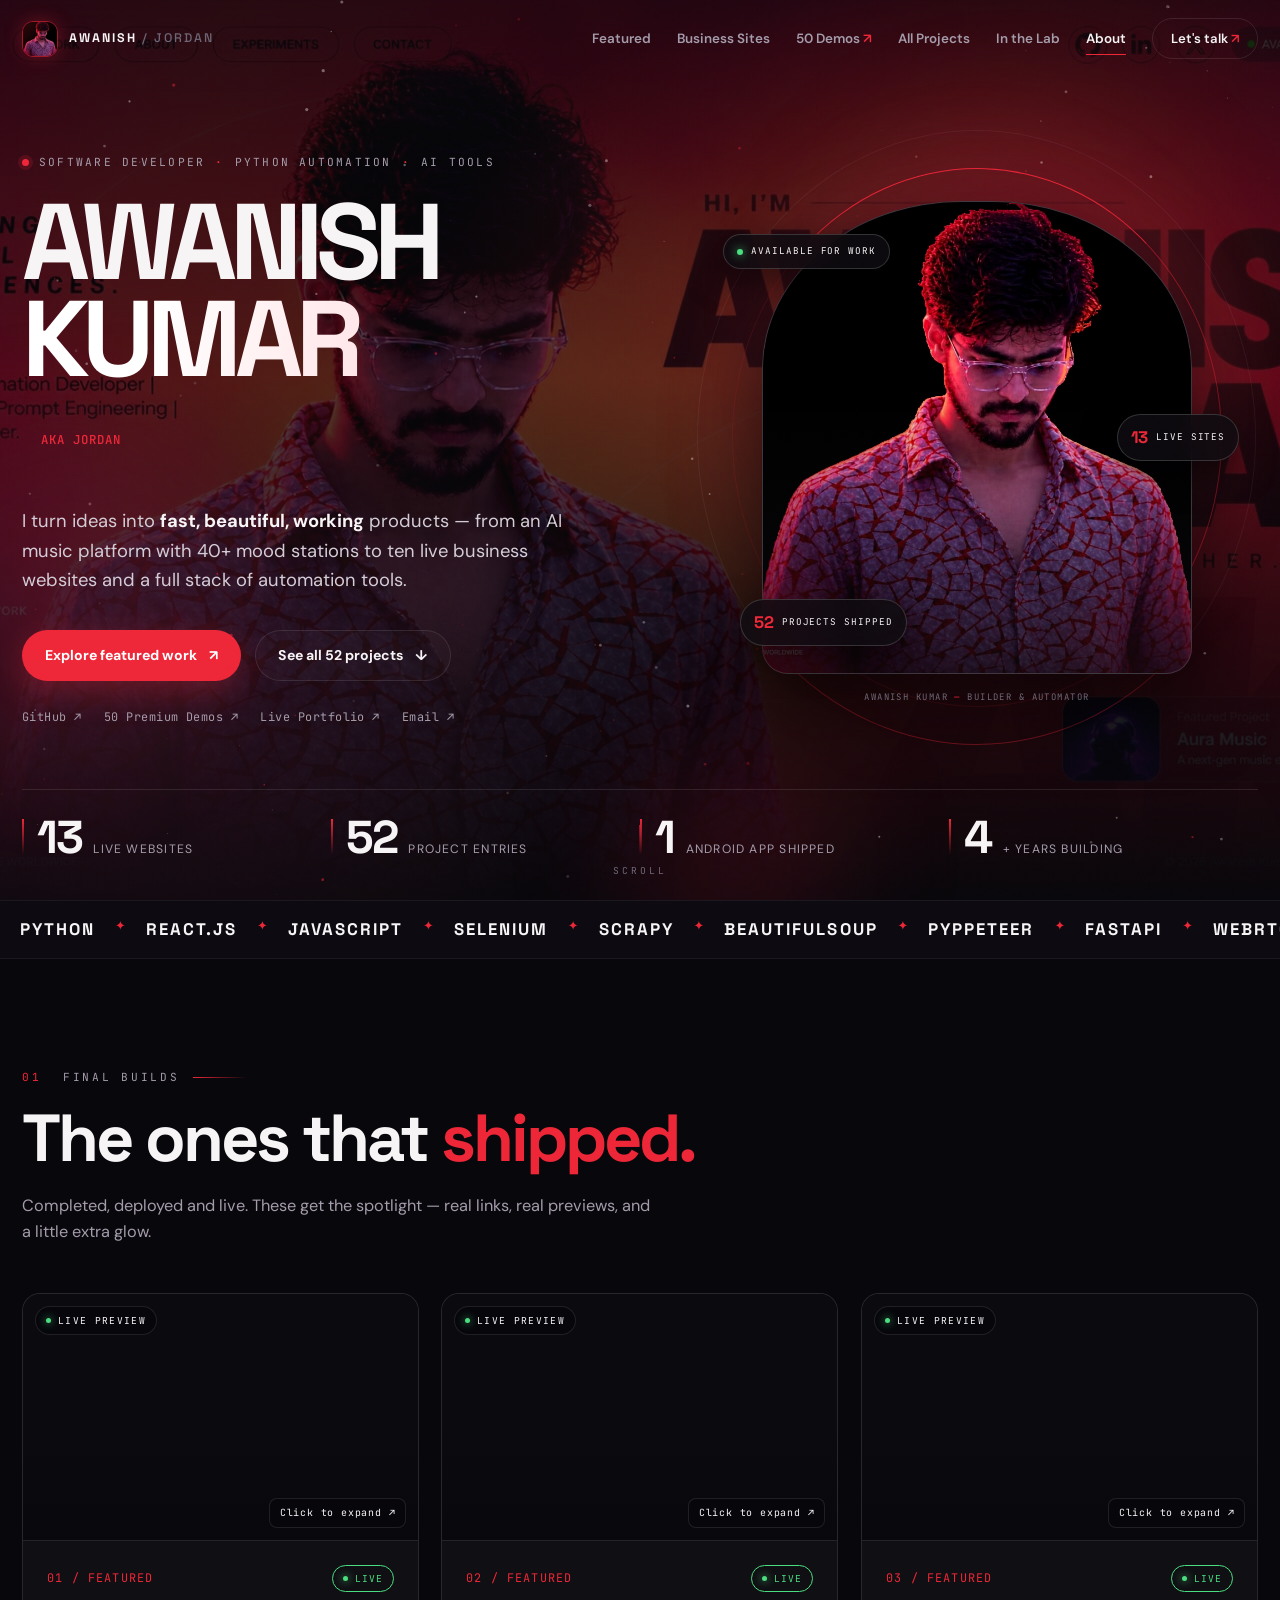
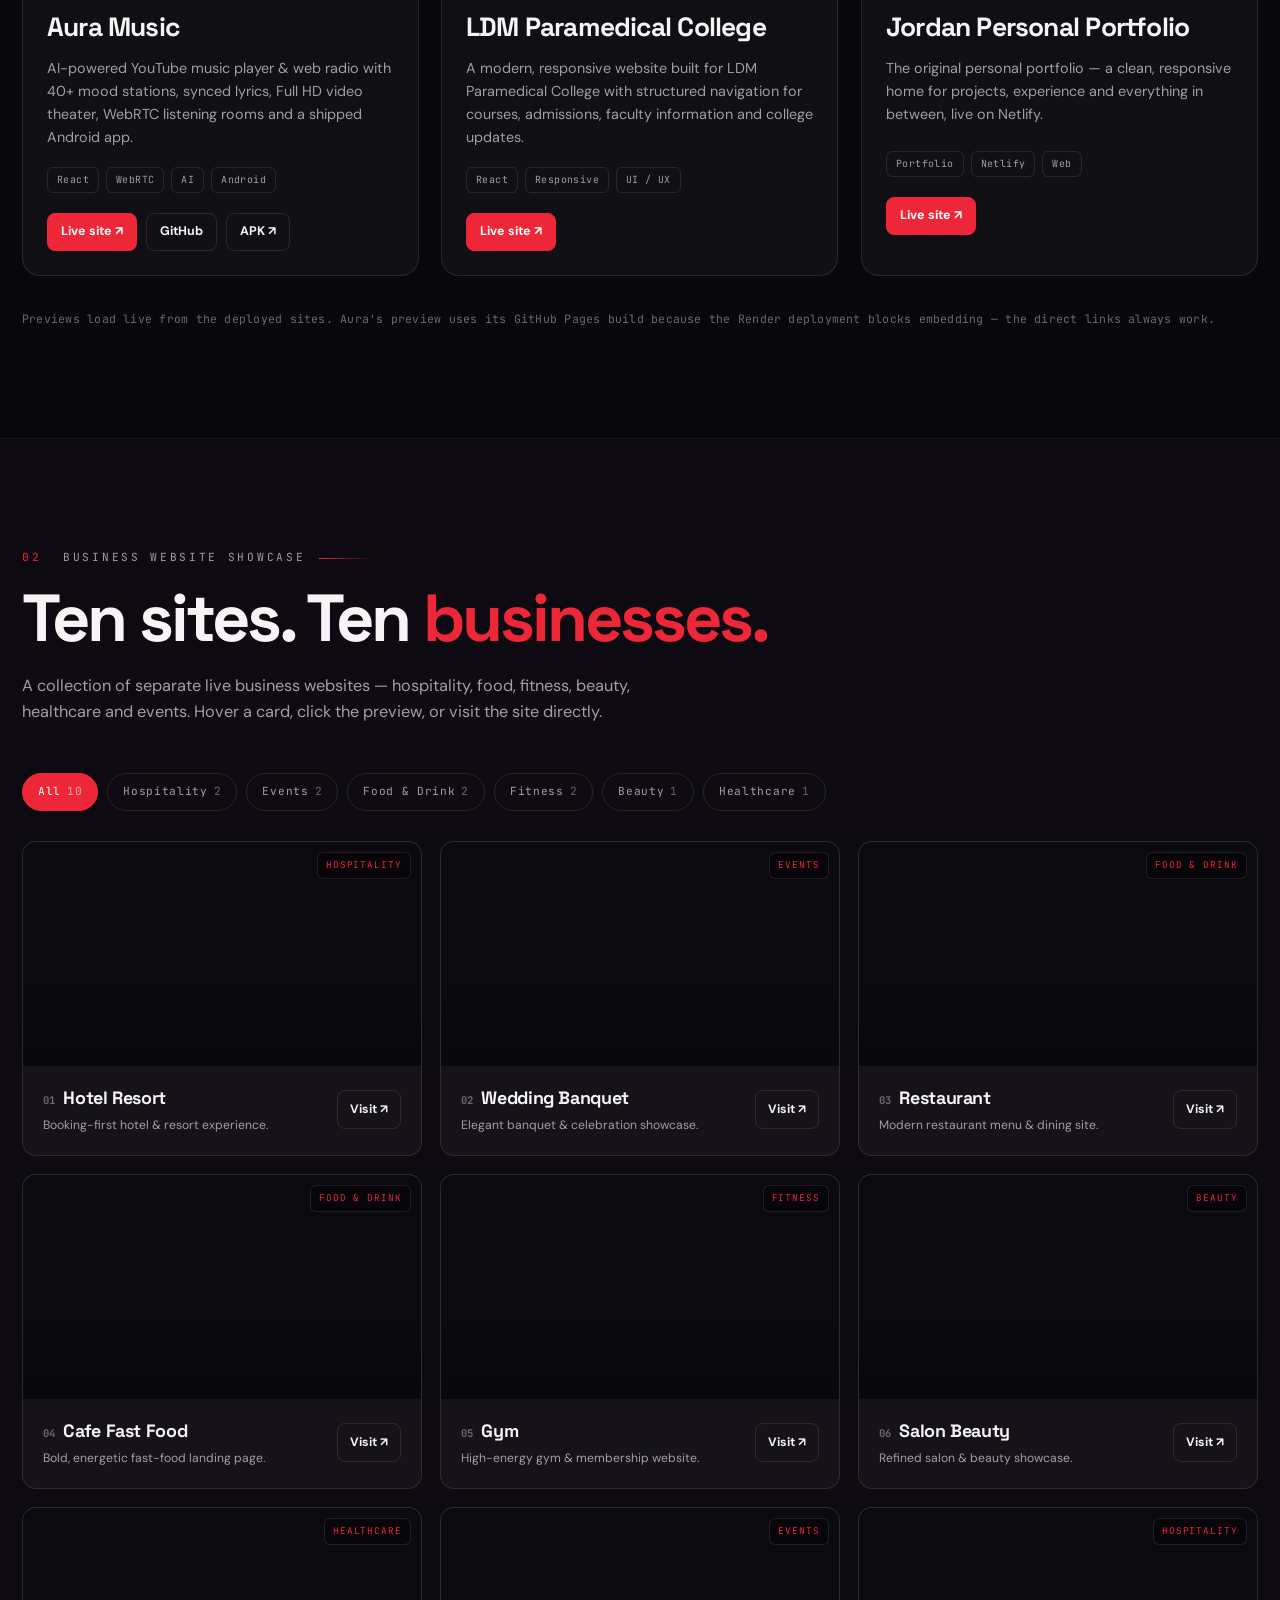
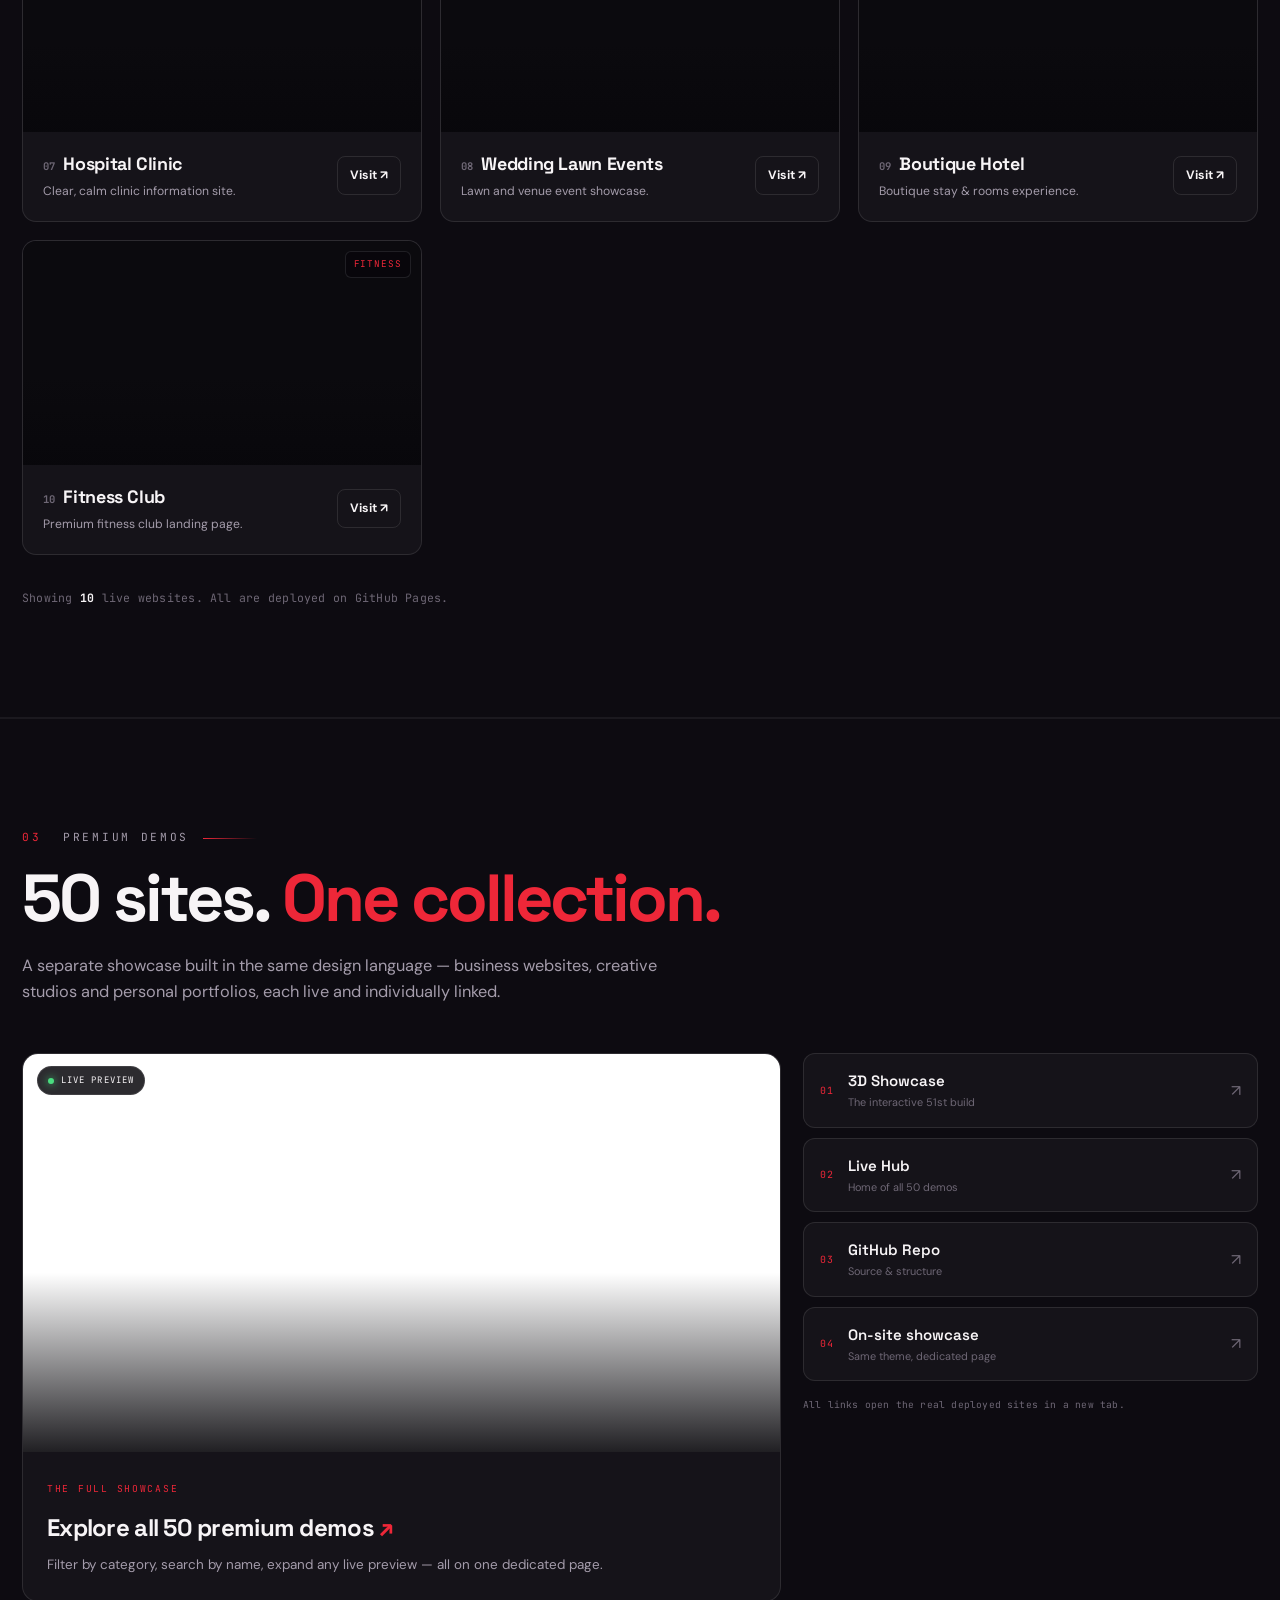
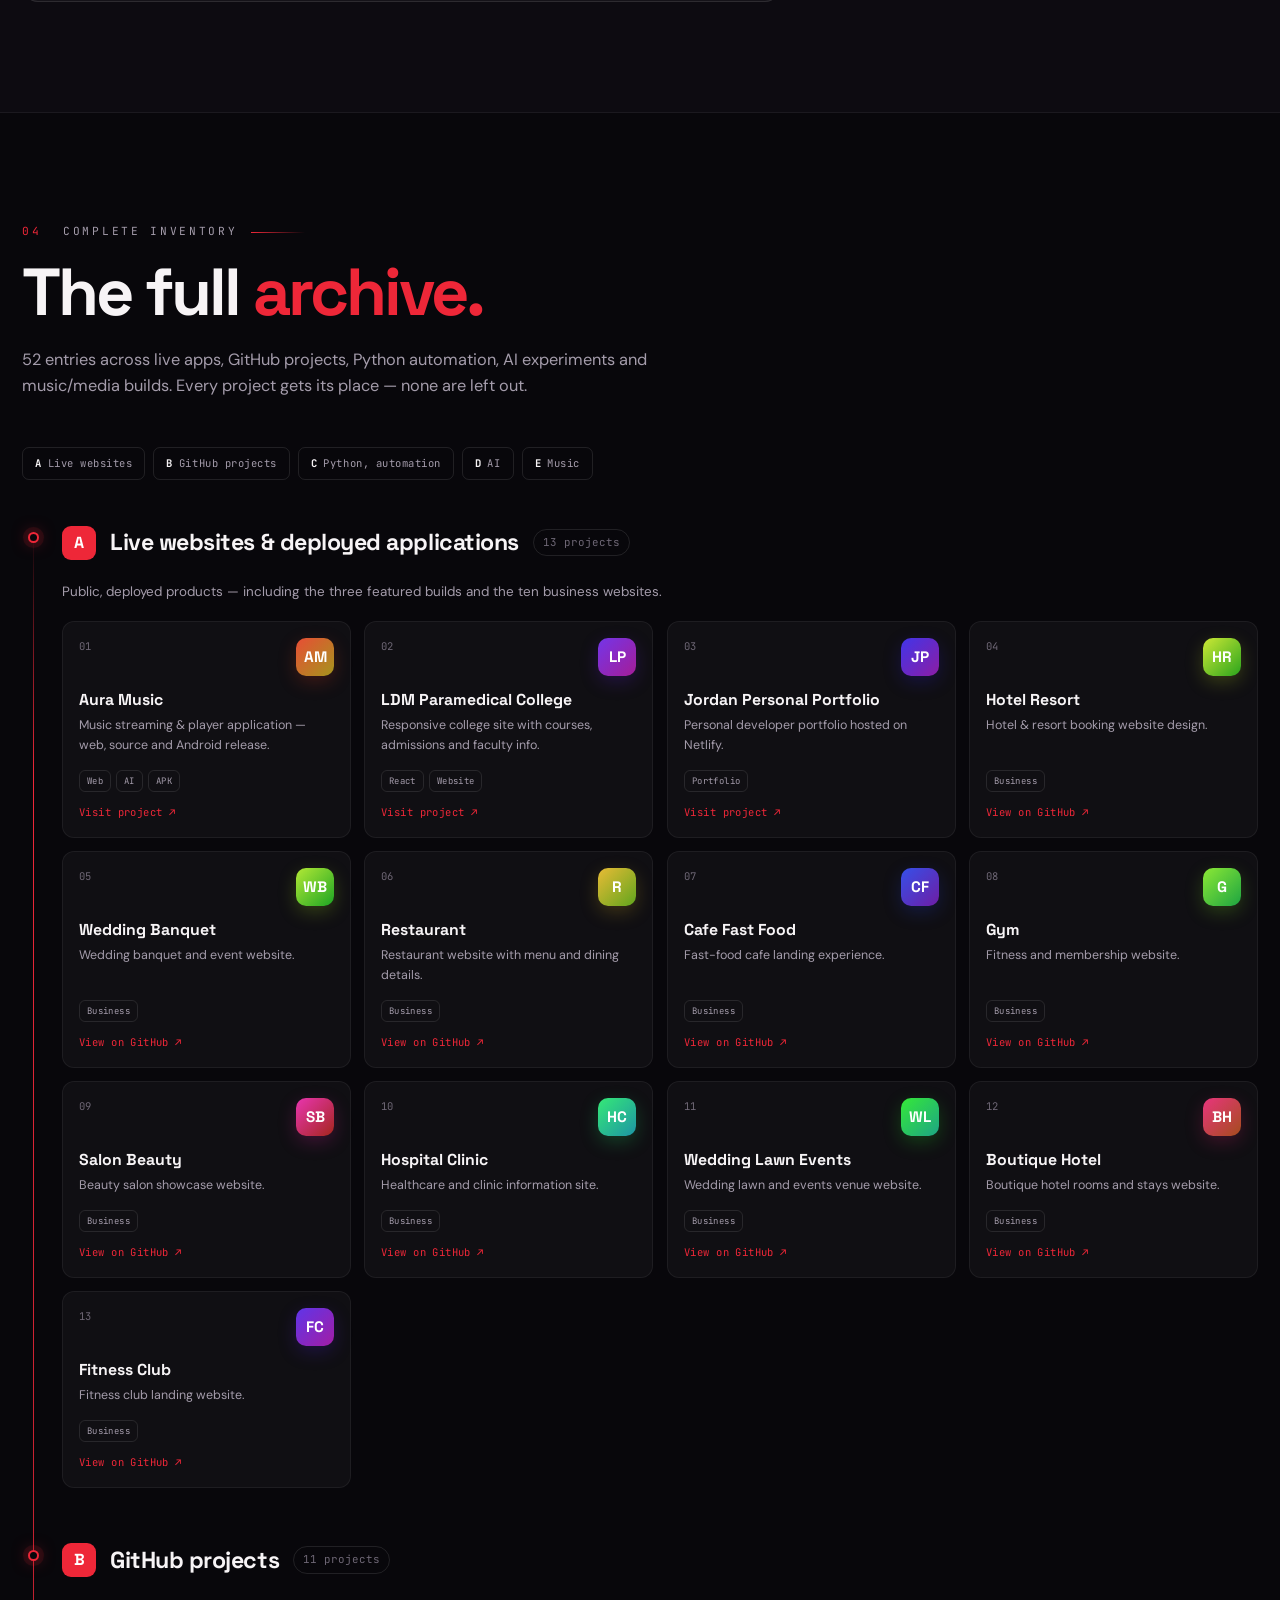
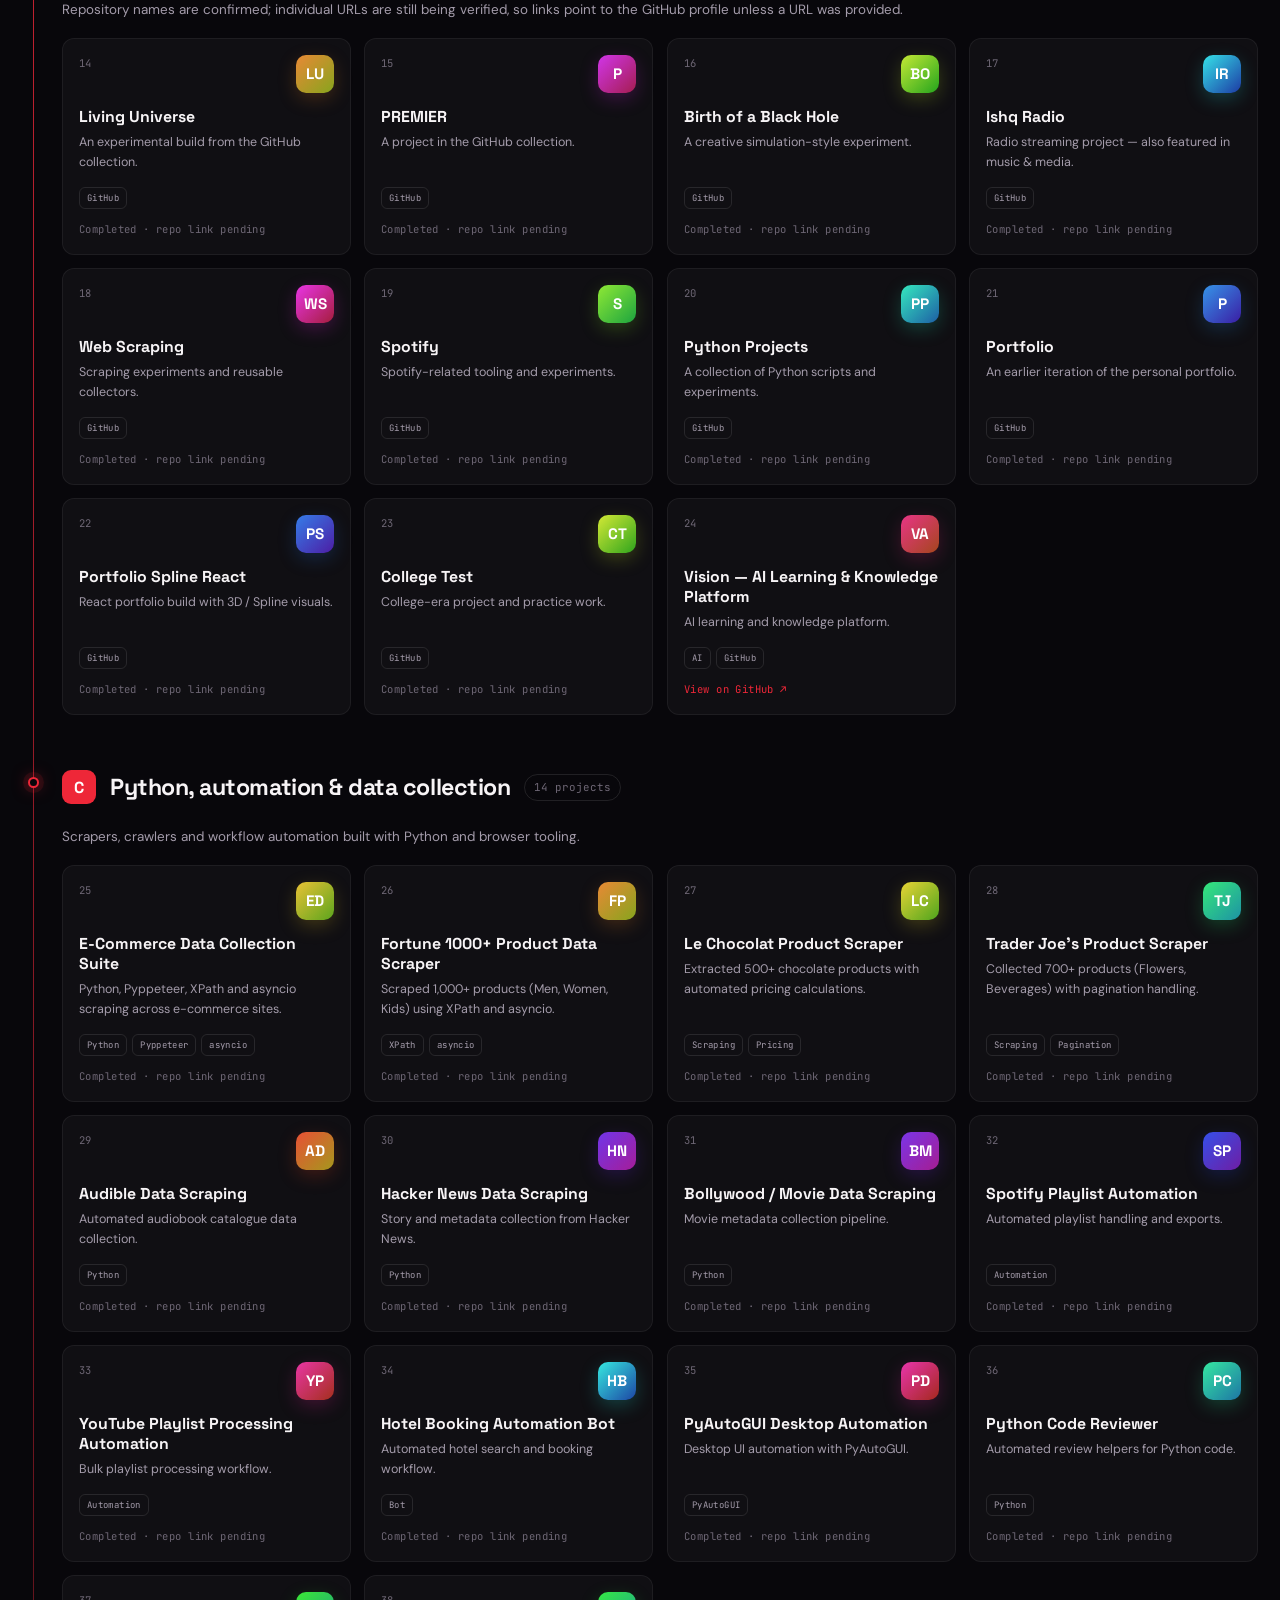
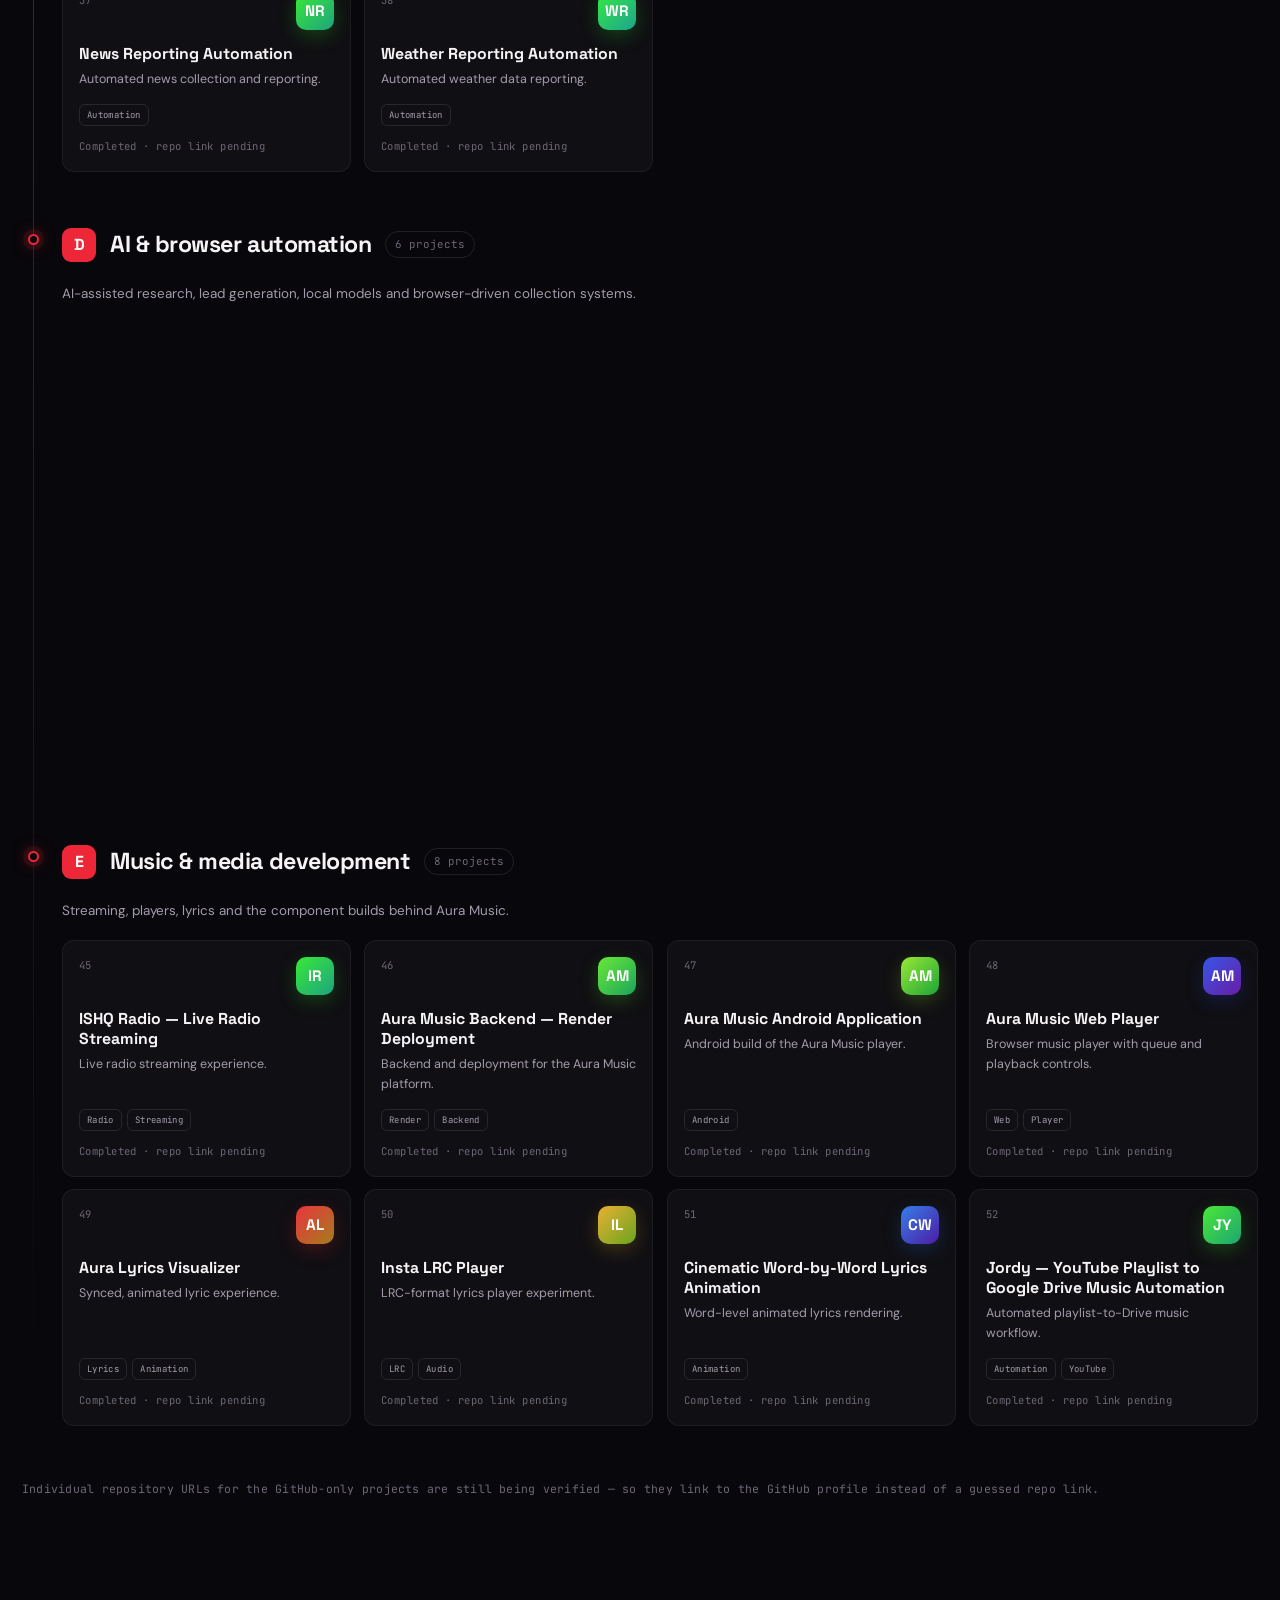
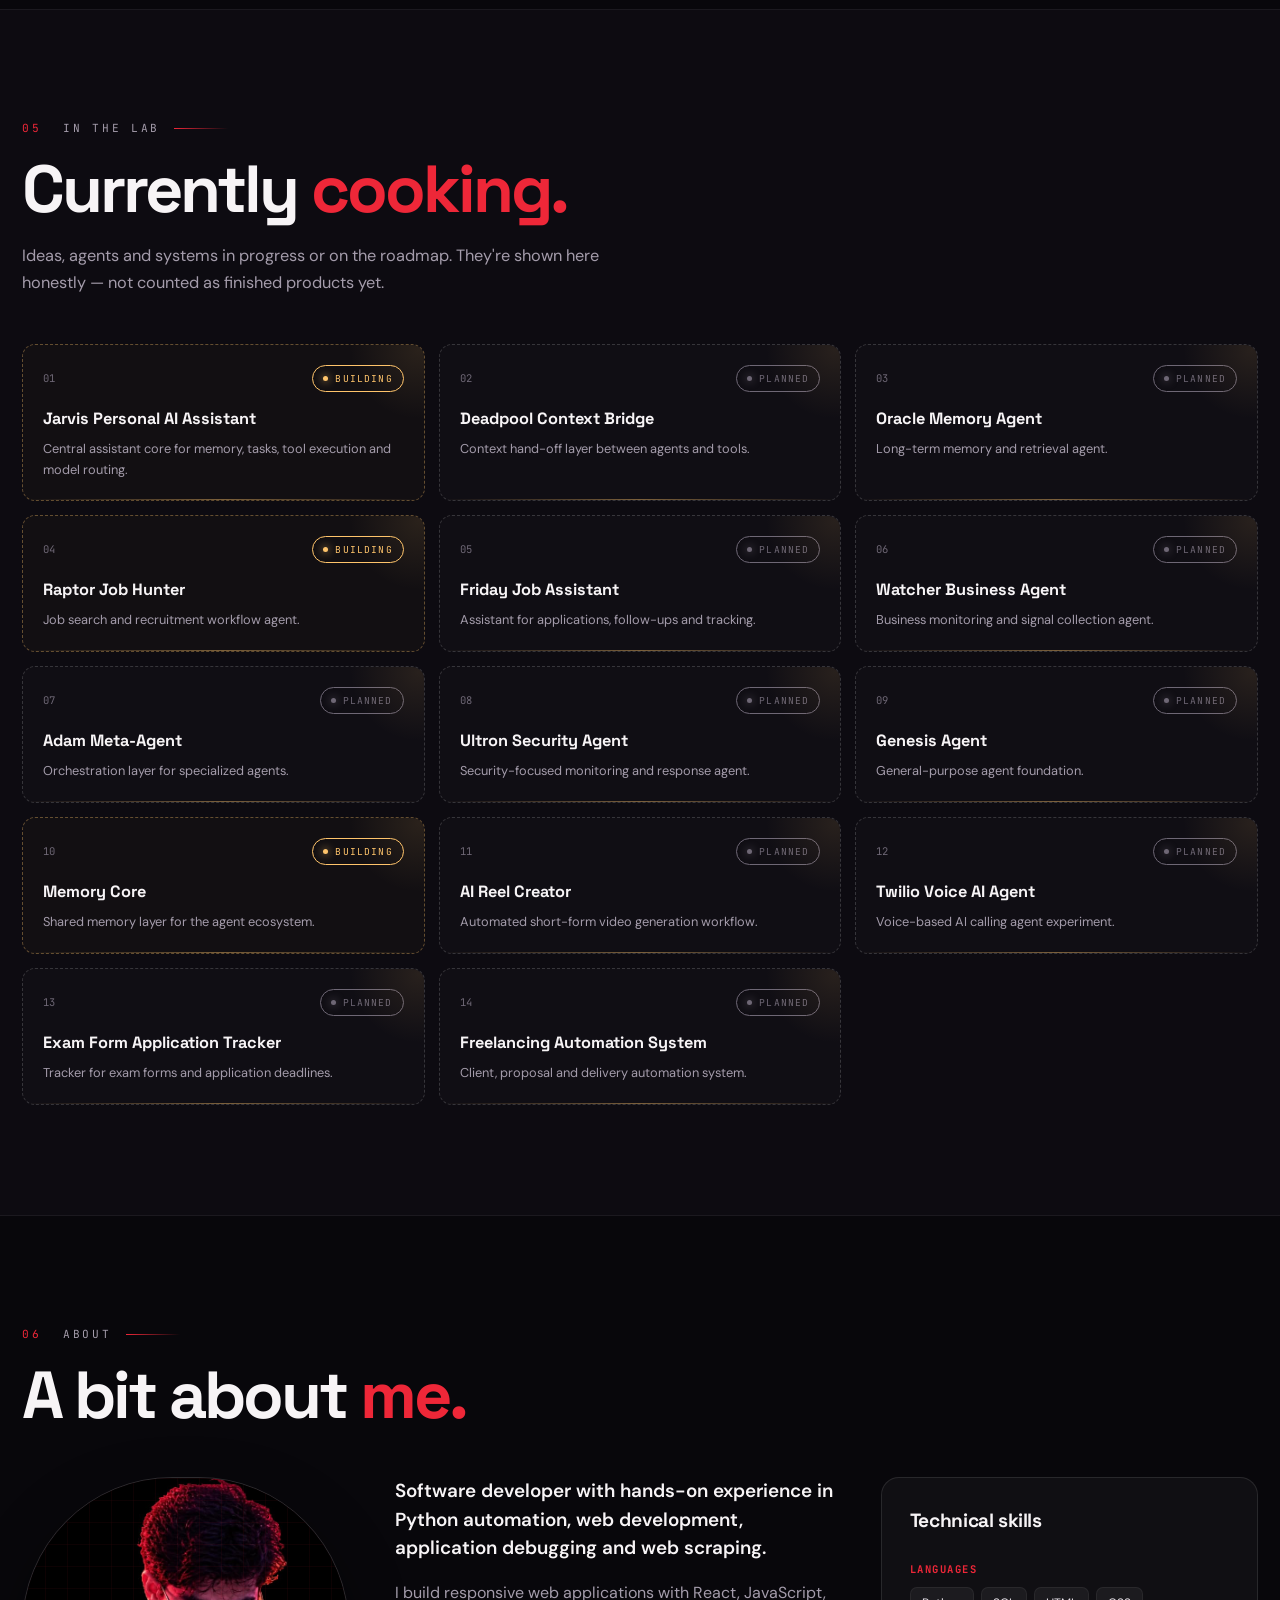
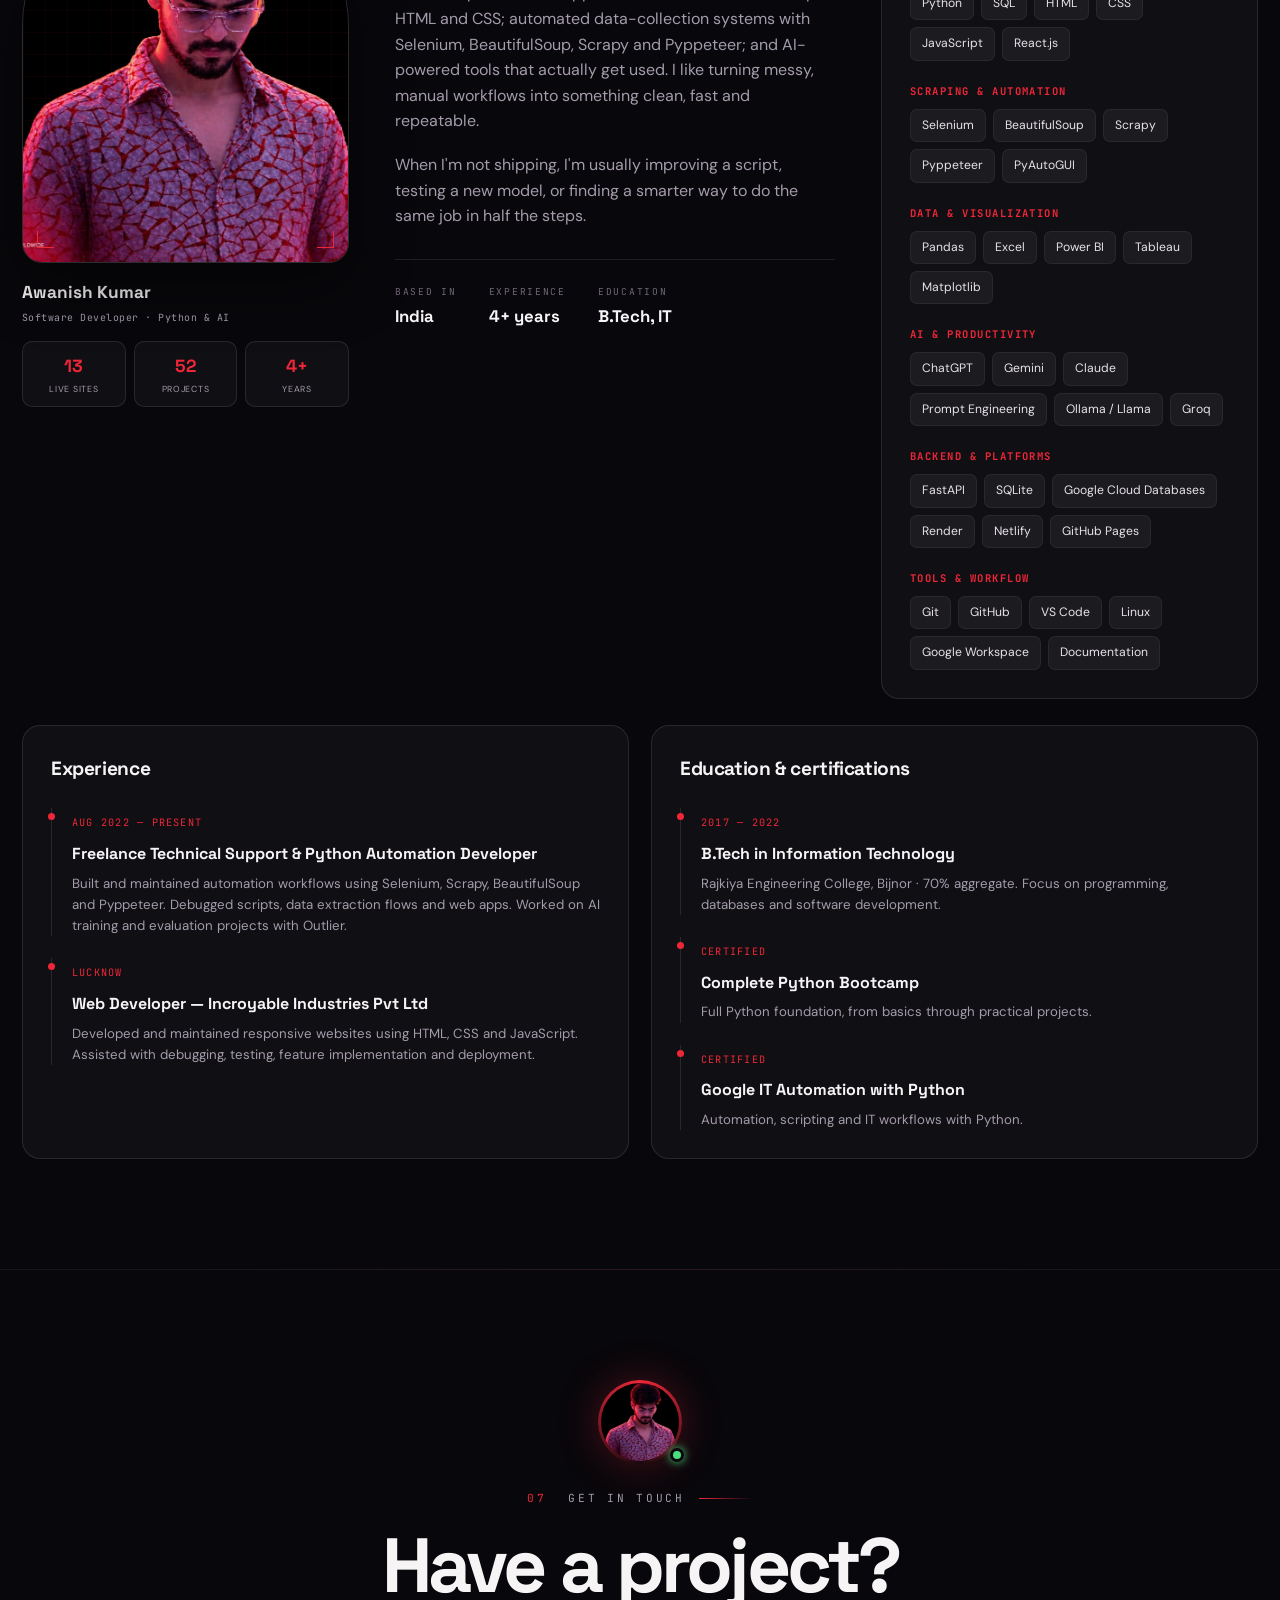
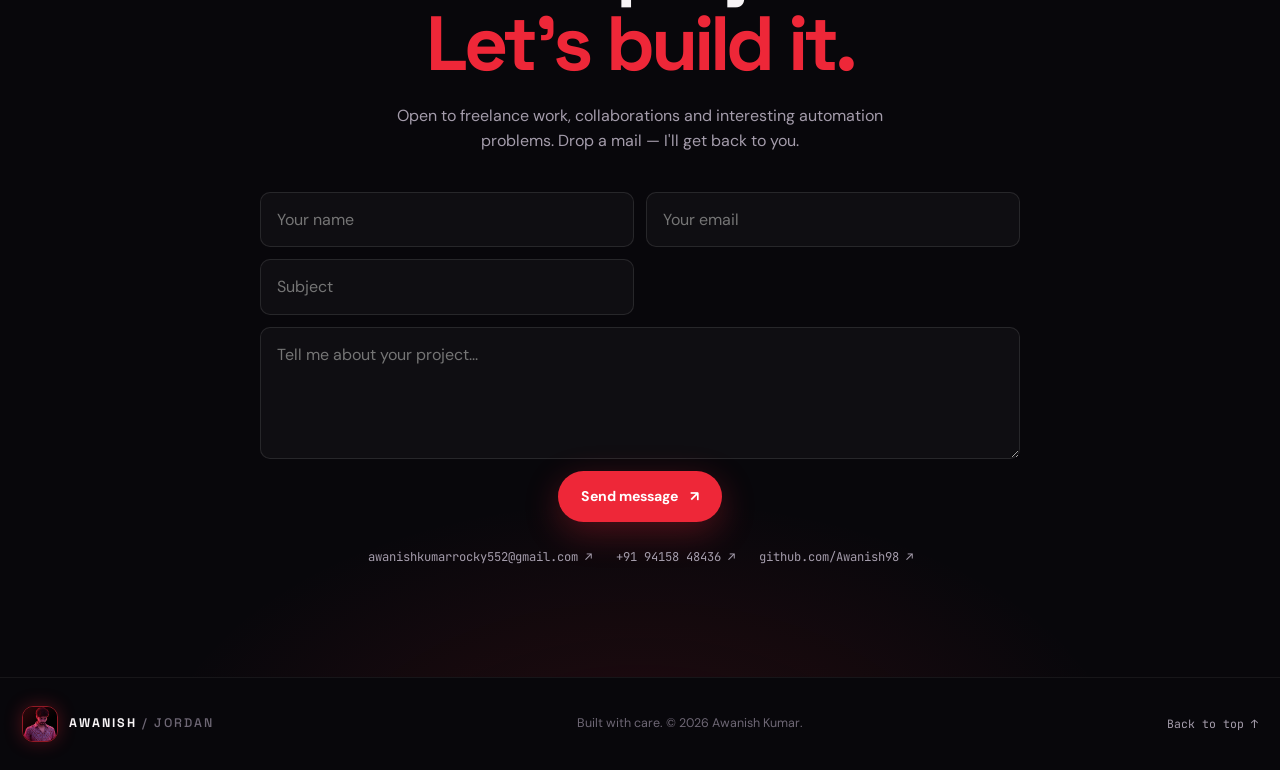
==== commit 137c0c1a: "Add 50 premium demos showcase page and hub links" ====
--- a/index.html
+++ b/index.html
@@ -44,6 +44,7 @@
     <nav class="nav-links" id="navLinks" aria-label="Main navigation">
       <a href="#featured" class="nav-link">Featured</a>
       <a href="#business" class="nav-link">Business Sites</a>
+      <a href="showcase.html" class="nav-link">50 Demos <span style="color:var(--red)">↗</span></a>
       <a href="#archive" class="nav-link">All Projects</a>
       <a href="#lab" class="nav-link">In the Lab</a>
       <a href="#about" class="nav-link">About</a>
@@ -77,6 +78,7 @@
           </div>
           <div class="hero-socials reveal">
             <a href="https://github.com/Awanish98" target="_blank" rel="noopener">GitHub ↗</a>
+            <a href="showcase.html">50 Premium Demos ↗</a>
             <a href="https://jordan005.netlify.app" target="_blank" rel="noopener">Live Portfolio ↗</a>
             <a href="mailto:awanishkumarrocky552@gmail.com">Email ↗</a>
           </div>
@@ -144,11 +146,59 @@
       </div>
     </section>
 
+    <!-- PREMIUM DEMOS COLLECTION -->
+    <section class="section section-alt demos-promo" id="demos">
+      <div class="orb orb-e" aria-hidden="true"></div>
+      <div class="container">
+        <header class="section-head">
+          <div class="section-kicker reveal"><span>03</span> PREMIUM DEMOS</div>
+          <h2 class="section-title reveal">50 sites. <em>One collection.</em></h2>
+          <p class="section-desc reveal">A separate showcase built in the same design language — business websites, creative studios and personal portfolios, each live and individually linked.</p>
+        </header>
+        <div class="promo-grid">
+          <a class="promo-feature reveal" href="showcase.html" aria-label="Open the 50 premium demos showcase">
+            <div class="promo-stage">
+              <iframe src="https://awanish98.github.io/premium-web-demos/51-developer-showcase/" loading="lazy" referrerpolicy="no-referrer" title="3D showcase preview" tabindex="-1"></iframe>
+              <span class="promo-live"><i></i> LIVE PREVIEW</span>
+            </div>
+            <div class="promo-feature-body">
+              <span class="promo-tag">THE FULL SHOWCASE</span>
+              <h3>Explore all 50 premium demos <span>↗</span></h3>
+              <p>Filter by category, search by name, expand any live preview — all on one dedicated page.</p>
+            </div>
+          </a>
+          <div class="promo-side reveal" data-d="1">
+            <a class="promo-link" href="https://awanish98.github.io/premium-web-demos/51-developer-showcase/" target="_blank" rel="noopener">
+              <span class="promo-link-n">01</span>
+              <span><strong>3D Showcase</strong><small>The interactive 51st build</small></span>
+              <b>↗</b>
+            </a>
+            <a class="promo-link" href="https://awanish98.github.io/premium-web-demos/" target="_blank" rel="noopener">
+              <span class="promo-link-n">02</span>
+              <span><strong>Live Hub</strong><small>Home of all 50 demos</small></span>
+              <b>↗</b>
+            </a>
+            <a class="promo-link" href="https://github.com/Awanish98/premium-web-demos" target="_blank" rel="noopener">
+              <span class="promo-link-n">03</span>
+              <span><strong>GitHub Repo</strong><small>Source &amp; structure</small></span>
+              <b>↗</b>
+            </a>
+            <a class="promo-link" href="showcase.html">
+              <span class="promo-link-n">04</span>
+              <span><strong>On-site showcase</strong><small>Same theme, dedicated page</small></span>
+              <b>↗</b>
+            </a>
+            <p class="promo-foot">All links open the real deployed sites in a new tab.</p>
+          </div>
+        </div>
+      </div>
+    </section>
+
     <!-- FULL ARCHIVE -->
     <section class="section" id="archive">
       <div class="container">
         <header class="section-head">
-          <div class="section-kicker reveal"><span>03</span> COMPLETE INVENTORY</div>
+          <div class="section-kicker reveal"><span>04</span> COMPLETE INVENTORY</div>
           <h2 class="section-title reveal">The full <em>archive.</em></h2>
           <p class="section-desc reveal">52 entries across live apps, GitHub projects, Python automation, AI experiments and music/media builds. Every project gets its place — none are left out.</p>
         </header>
@@ -162,7 +212,7 @@
     <section class="section section-alt" id="lab">
       <div class="container">
         <header class="section-head">
-          <div class="section-kicker reveal"><span>04</span> IN THE LAB</div>
+          <div class="section-kicker reveal"><span>05</span> IN THE LAB</div>
           <h2 class="section-title reveal">Currently <em>cooking.</em></h2>
           <p class="section-desc reveal">Ideas, agents and systems in progress or on the roadmap. They're shown here honestly — not counted as finished products yet.</p>
         </header>
@@ -174,7 +224,7 @@
     <section class="section" id="about">
       <div class="container">
         <header class="section-head">
-          <div class="section-kicker reveal"><span>05</span> ABOUT</div>
+          <div class="section-kicker reveal"><span>06</span> ABOUT</div>
           <h2 class="section-title reveal">A bit about <em>me.</em></h2>
         </header>
         <div class="about-grid">
@@ -258,7 +308,7 @@
       <div class="orb orb-d" aria-hidden="true"></div>
       <div class="container contact-inner">
         <div class="contact-avatar reveal"><img src="pic.jpg" alt=""><span></span></div>
-        <div class="section-kicker reveal"><span>06</span> GET IN TOUCH</div>
+        <div class="section-kicker reveal"><span>07</span> GET IN TOUCH</div>
         <h2 class="contact-title reveal">Have a project?<br><em>Let's build it.</em></h2>
         <p class="contact-sub reveal">Open to freelance work, collaborations and interesting automation problems. Drop a mail — I'll get back to you.</p>
         <form class="contact-form reveal" id="contactForm">
--- a/styles.css
+++ b/styles.css
@@ -712,3 +712,54 @@
   .section-kicker::after { width: 30px; }
 }
 
+/* ============================================================
+   PREMIUM DEMOS PROMO (main portfolio -> showcase page)
+   ============================================================ */
+.demos-promo { overflow: hidden; }
+.demos-promo .orb-e {
+  z-index: -1; width: 520px; height: 520px; right: -160px; top: -120px;
+  background: radial-gradient(circle, rgba(238, 39, 56, .16), transparent 68%);
+}
+.promo-grid { display: grid; grid-template-columns: 1.25fr .75fr; gap: 22px; align-items: stretch; }
+.promo-feature {
+  display: block; border: 1px solid var(--line); border-radius: 16px; overflow: hidden;
+  background: var(--surface); transition: transform .4s cubic-bezier(.16, 1, .3, 1), border-color .3s, box-shadow .4s;
+}
+.promo-feature:hover { transform: translateY(-7px); border-color: rgba(238, 39, 56, .55); box-shadow: 0 24px 56px rgba(0, 0, 0, .48); }
+.promo-stage { position: relative; aspect-ratio: 16 / 8.4; overflow: hidden; background: #fff; }
+.promo-stage iframe {
+  position: absolute; top: 0; left: 0; width: 1400px; height: 875px; border: 0;
+  transform-origin: top left; transform: scale(var(--pscale, .3)); pointer-events: none;
+}
+.promo-stage::after {
+  content: ''; position: absolute; inset: 0; pointer-events: none;
+  background: linear-gradient(180deg, transparent 55%, rgba(8, 7, 11, .9));
+}
+.promo-live {
+  position: absolute; z-index: 2; top: 12px; left: 14px; display: inline-flex; align-items: center; gap: 7px;
+  padding: 6px 10px; border-radius: 999px; background: rgba(8, 7, 11, .85);
+  border: 1px solid var(--line); font-family: var(--mono); font-size: .56rem; letter-spacing: .12em;
+}
+.promo-live i { width: 6px; height: 6px; border-radius: 50%; background: var(--green); box-shadow: 0 0 8px var(--green); animation: pulse 2s infinite; }
+.promo-feature-body { padding: 22px 24px 26px; }
+.promo-tag { font-family: var(--mono); font-size: .6rem; letter-spacing: .18em; color: var(--red); }
+.promo-feature-body h3 { margin: 10px 0 6px; font-family: var(--display); font-size: 1.5rem; letter-spacing: -.03em; }
+.promo-feature-body h3 span { color: var(--red); transition: transform .3s; display: inline-block; }
+.promo-feature:hover .promo-feature-body h3 span { transform: translate(4px, -4px); }
+.promo-feature-body p { margin: 0; font-size: .84rem; color: var(--muted); }
+.promo-side { display: grid; align-content: start; gap: 10px; }
+.promo-link {
+  display: flex; align-items: center; gap: 14px; padding: 15px 16px; border-radius: 12px;
+  border: 1px solid var(--line); background: var(--surface); transition: .28s;
+}
+.promo-link:hover { border-color: var(--red); background: rgba(238, 39, 56, .07); transform: translateX(4px); }
+.promo-link-n { font-family: var(--mono); font-size: .62rem; color: var(--red); letter-spacing: .1em; }
+.promo-link > span:nth-child(2) { display: grid; gap: 1px; flex: 1; }
+.promo-link strong { font-family: var(--display); font-size: .94rem; font-weight: 600; }
+.promo-link small { font-size: .68rem; color: var(--dim); }
+.promo-link b { color: var(--dim); font-weight: 400; transition: .28s; }
+.promo-link:hover b { color: var(--red); transform: translate(3px, -3px); }
+.promo-foot { margin: 6px 0 0; font-family: var(--mono); font-size: .6rem; color: var(--dim); letter-spacing: .02em; }
+@media (max-width: 900px) { .promo-grid { grid-template-columns: 1fr; } }
+
+
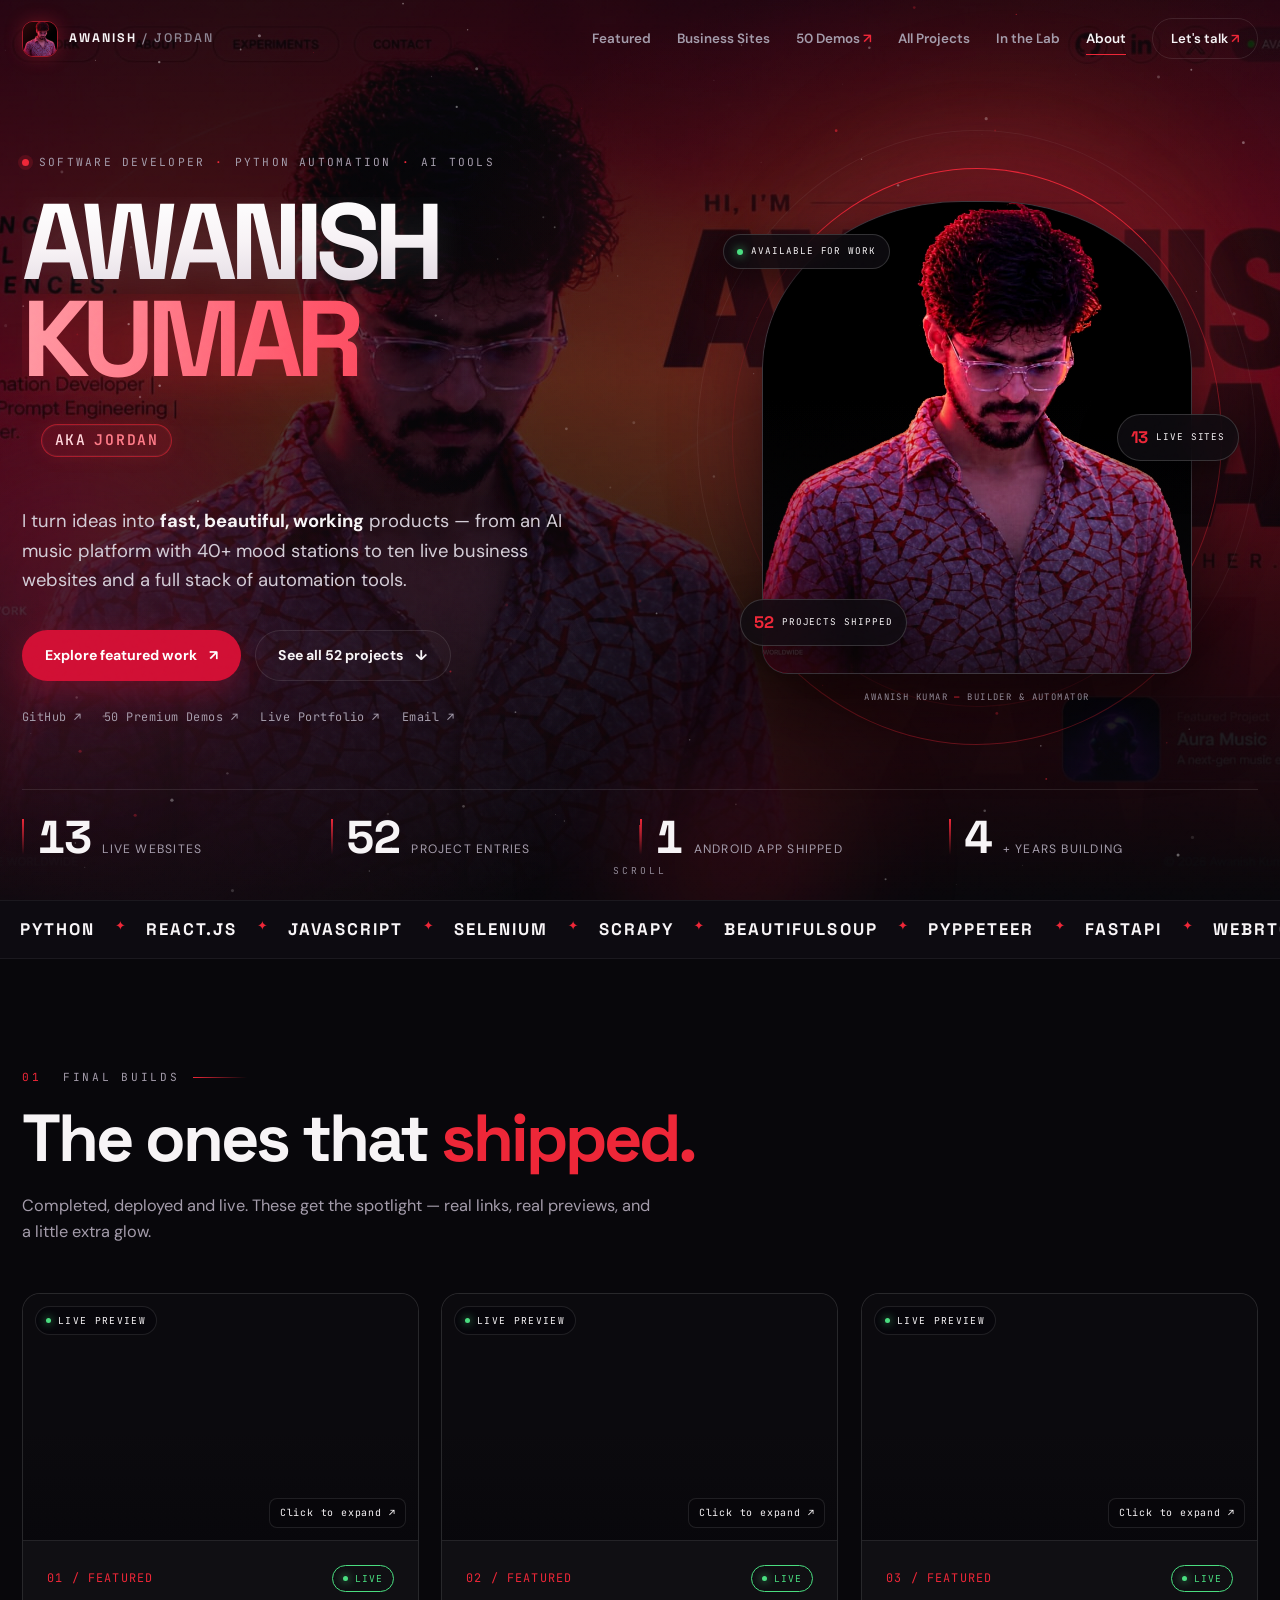
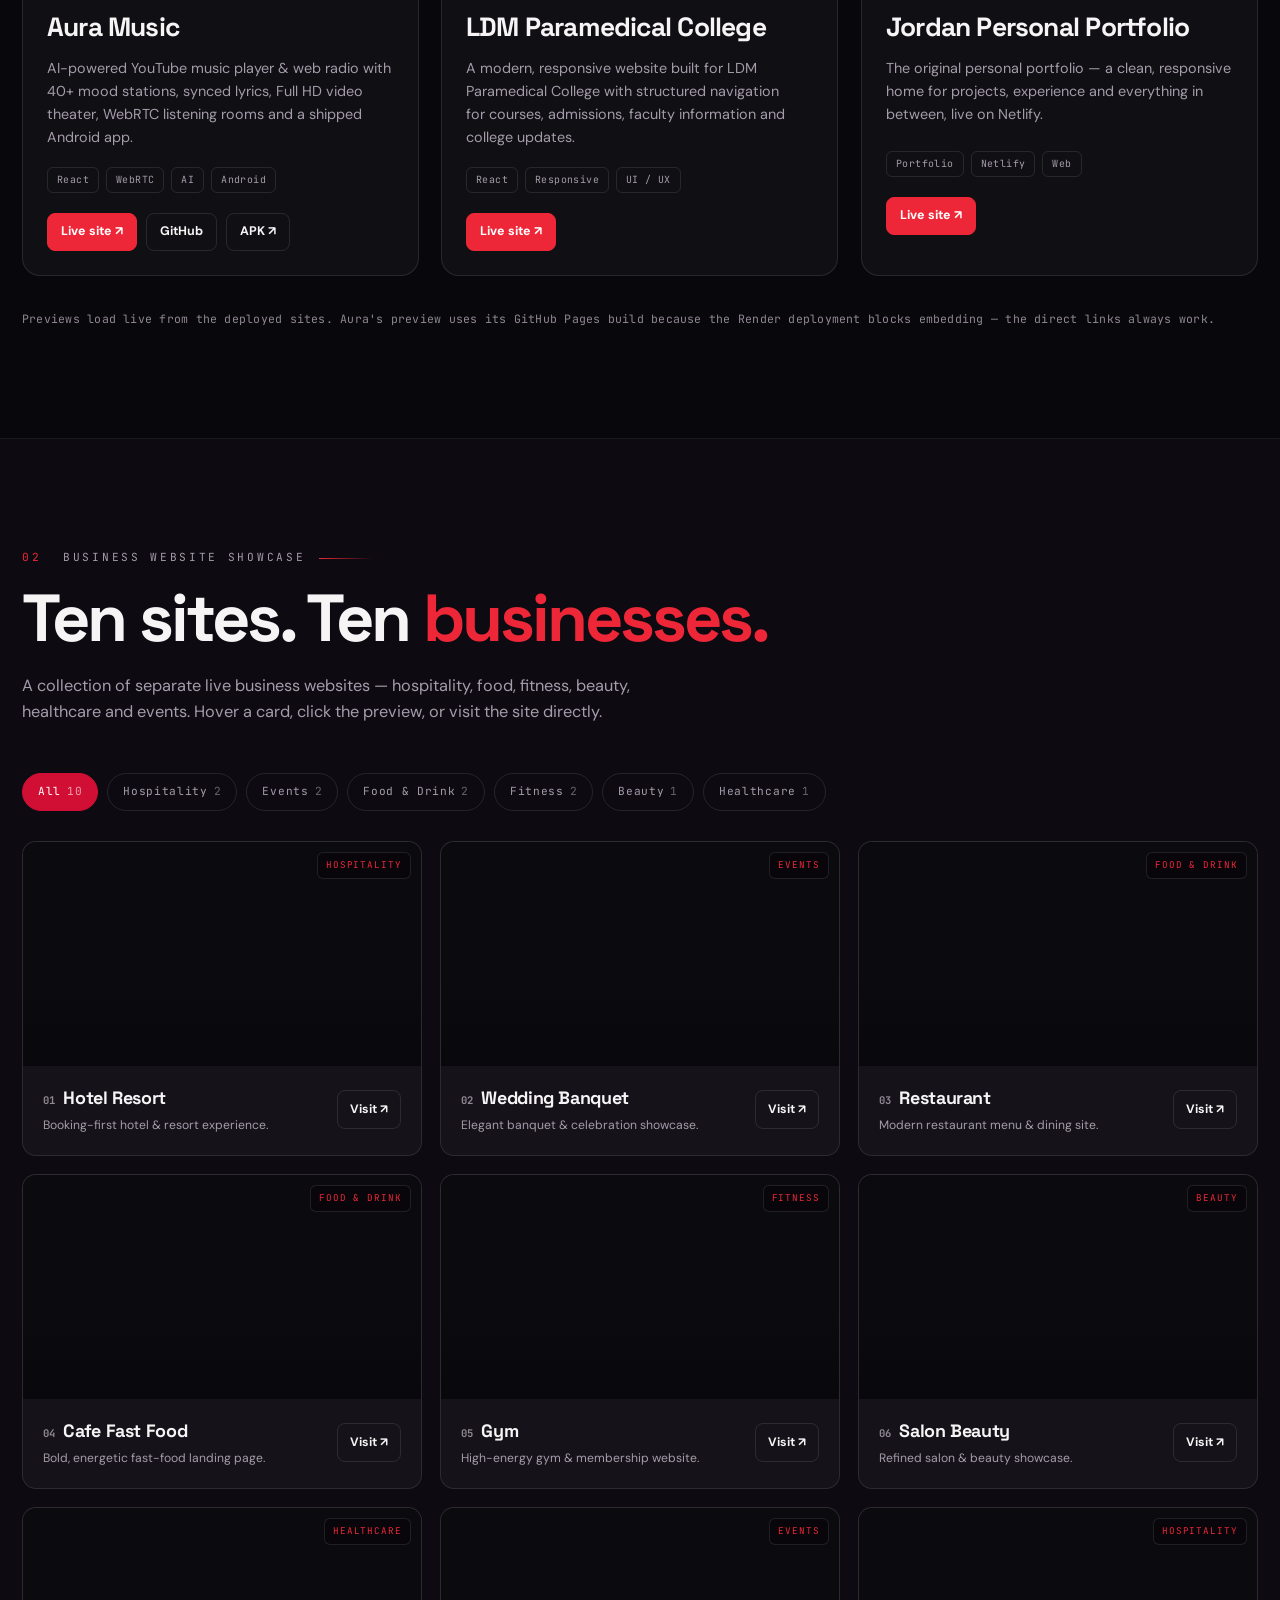
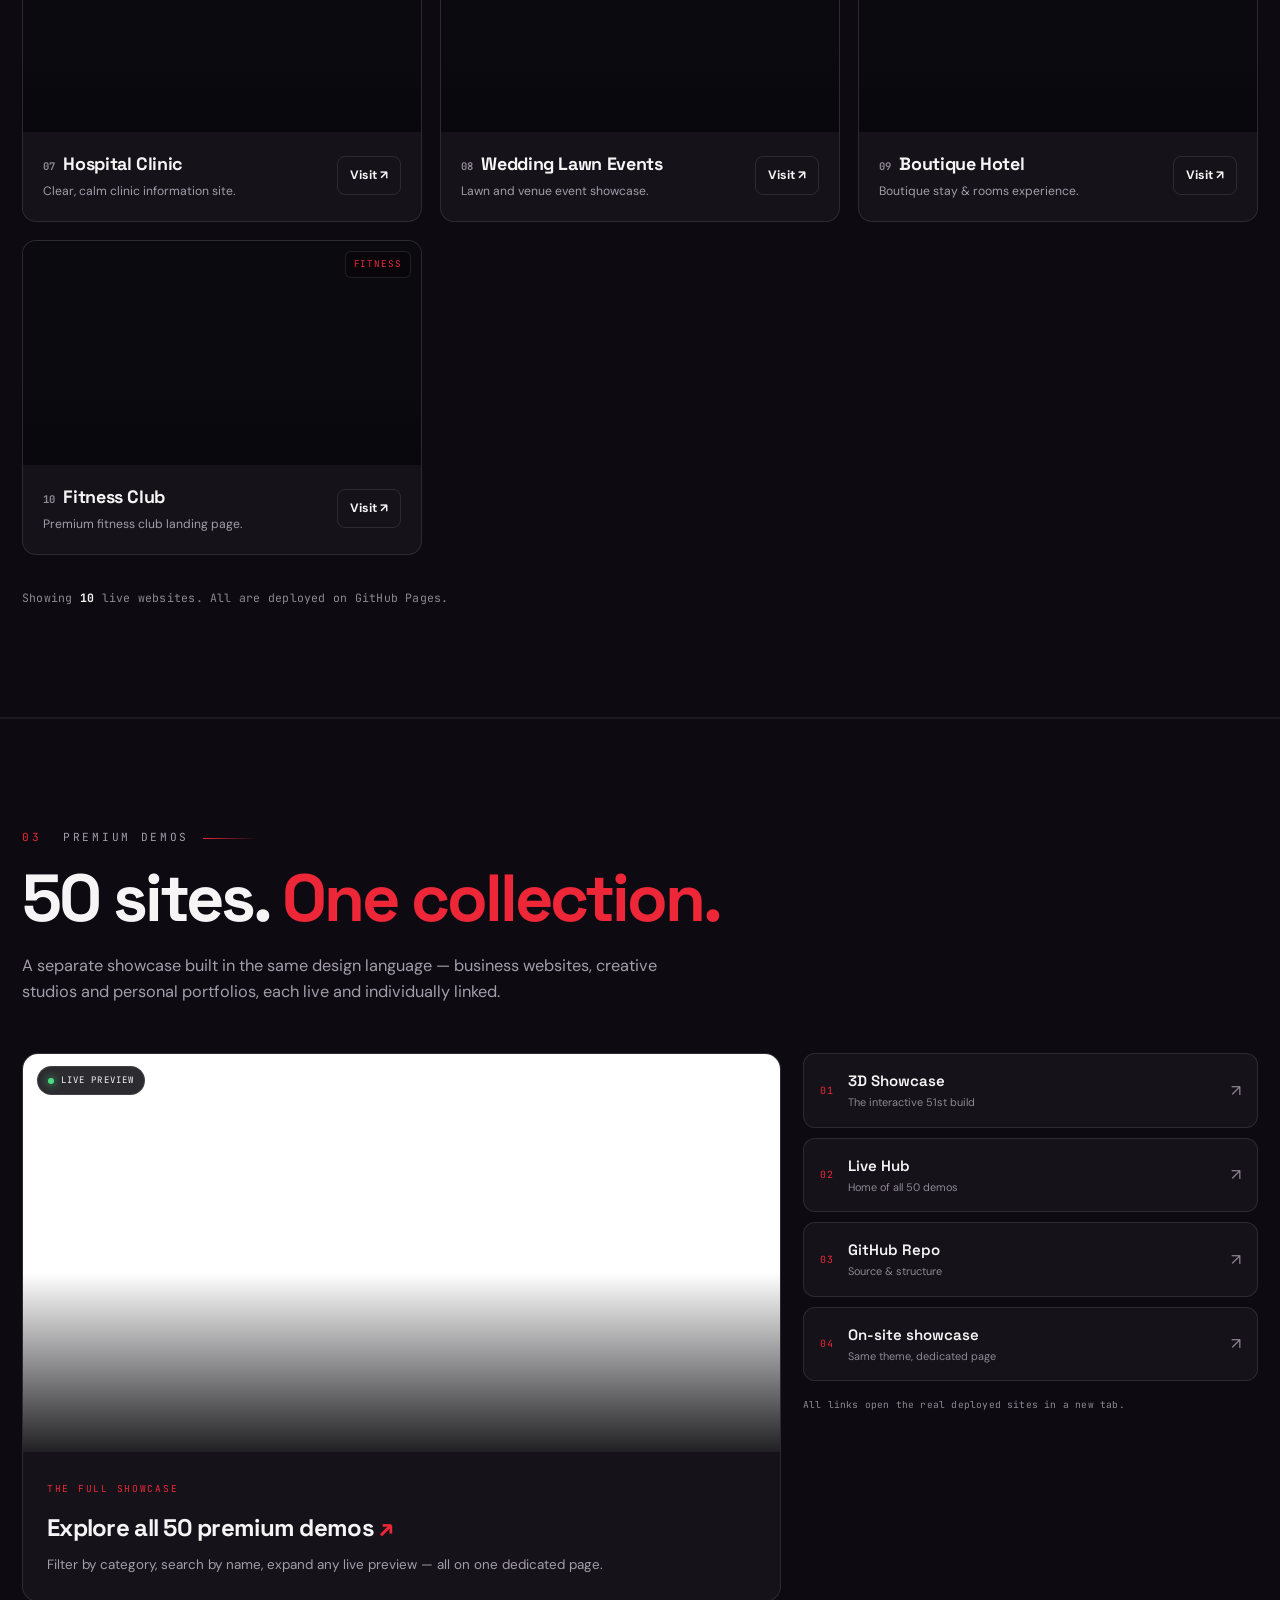
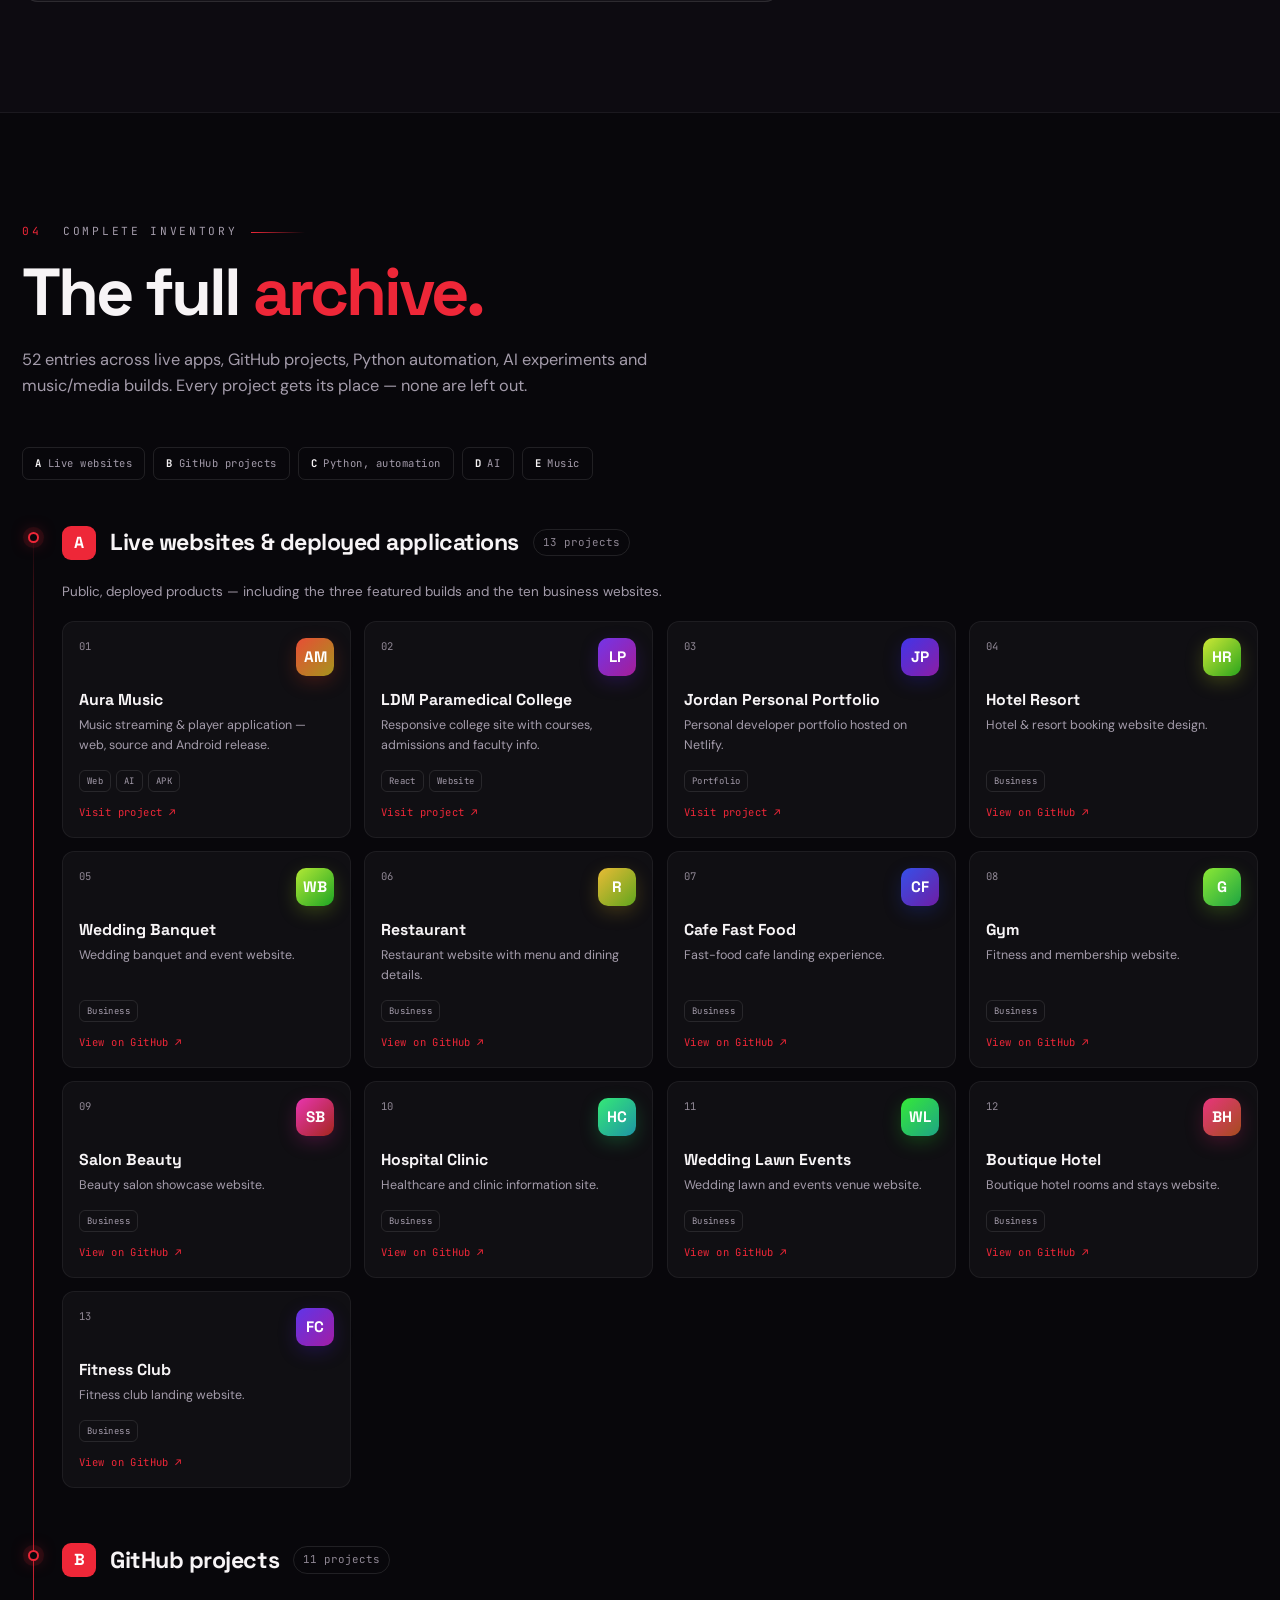
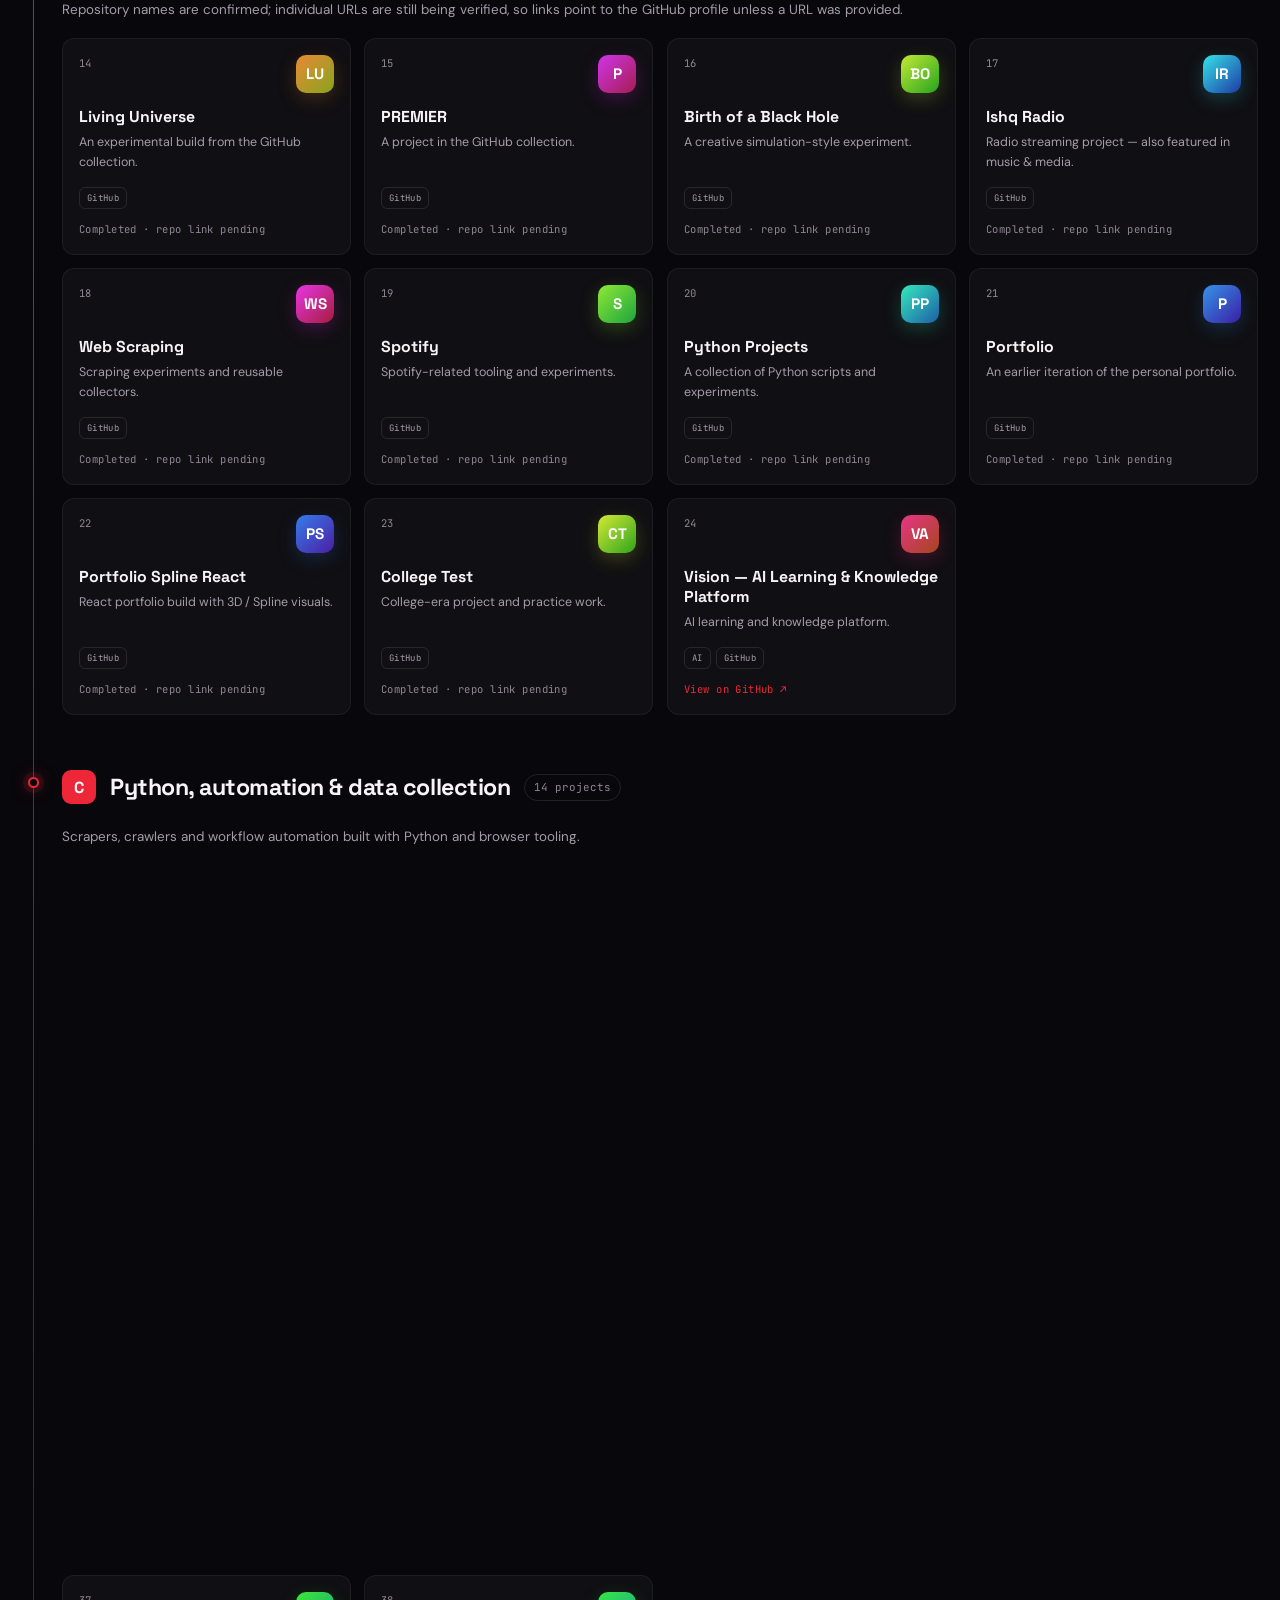
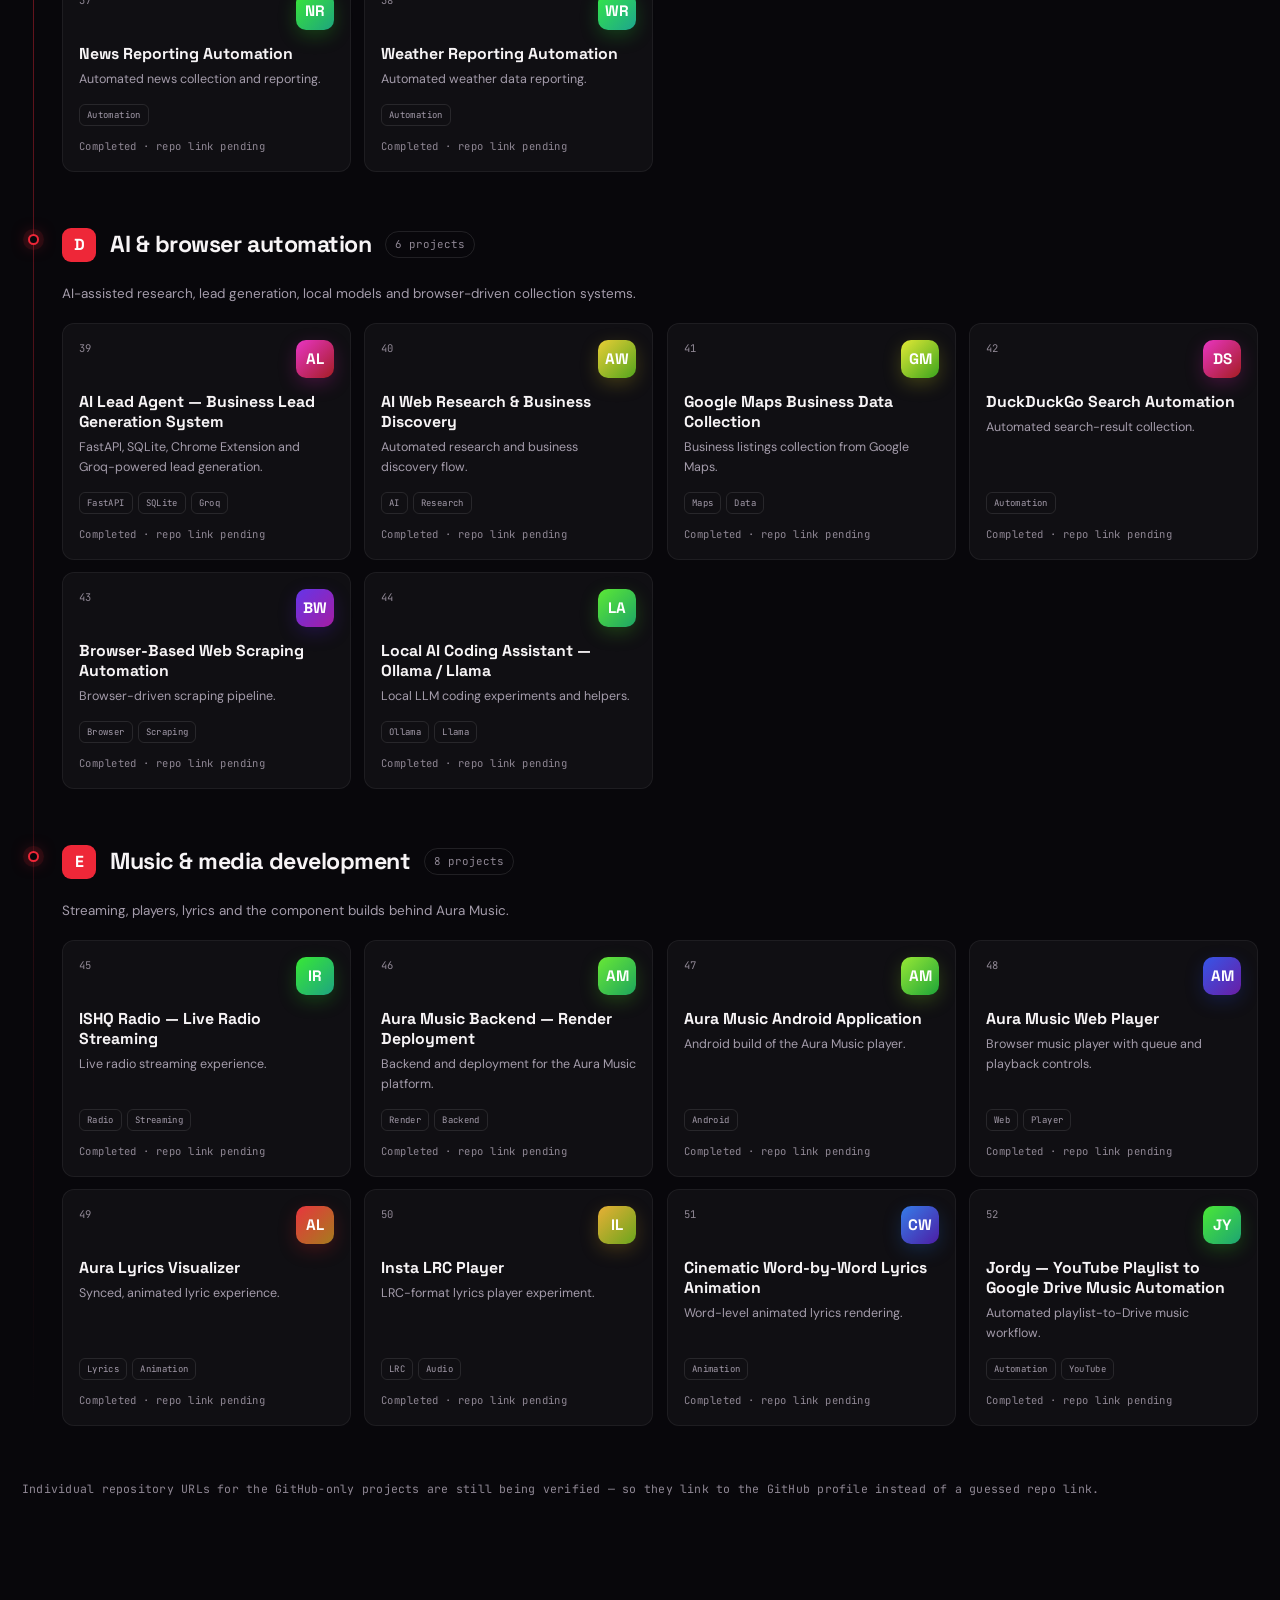
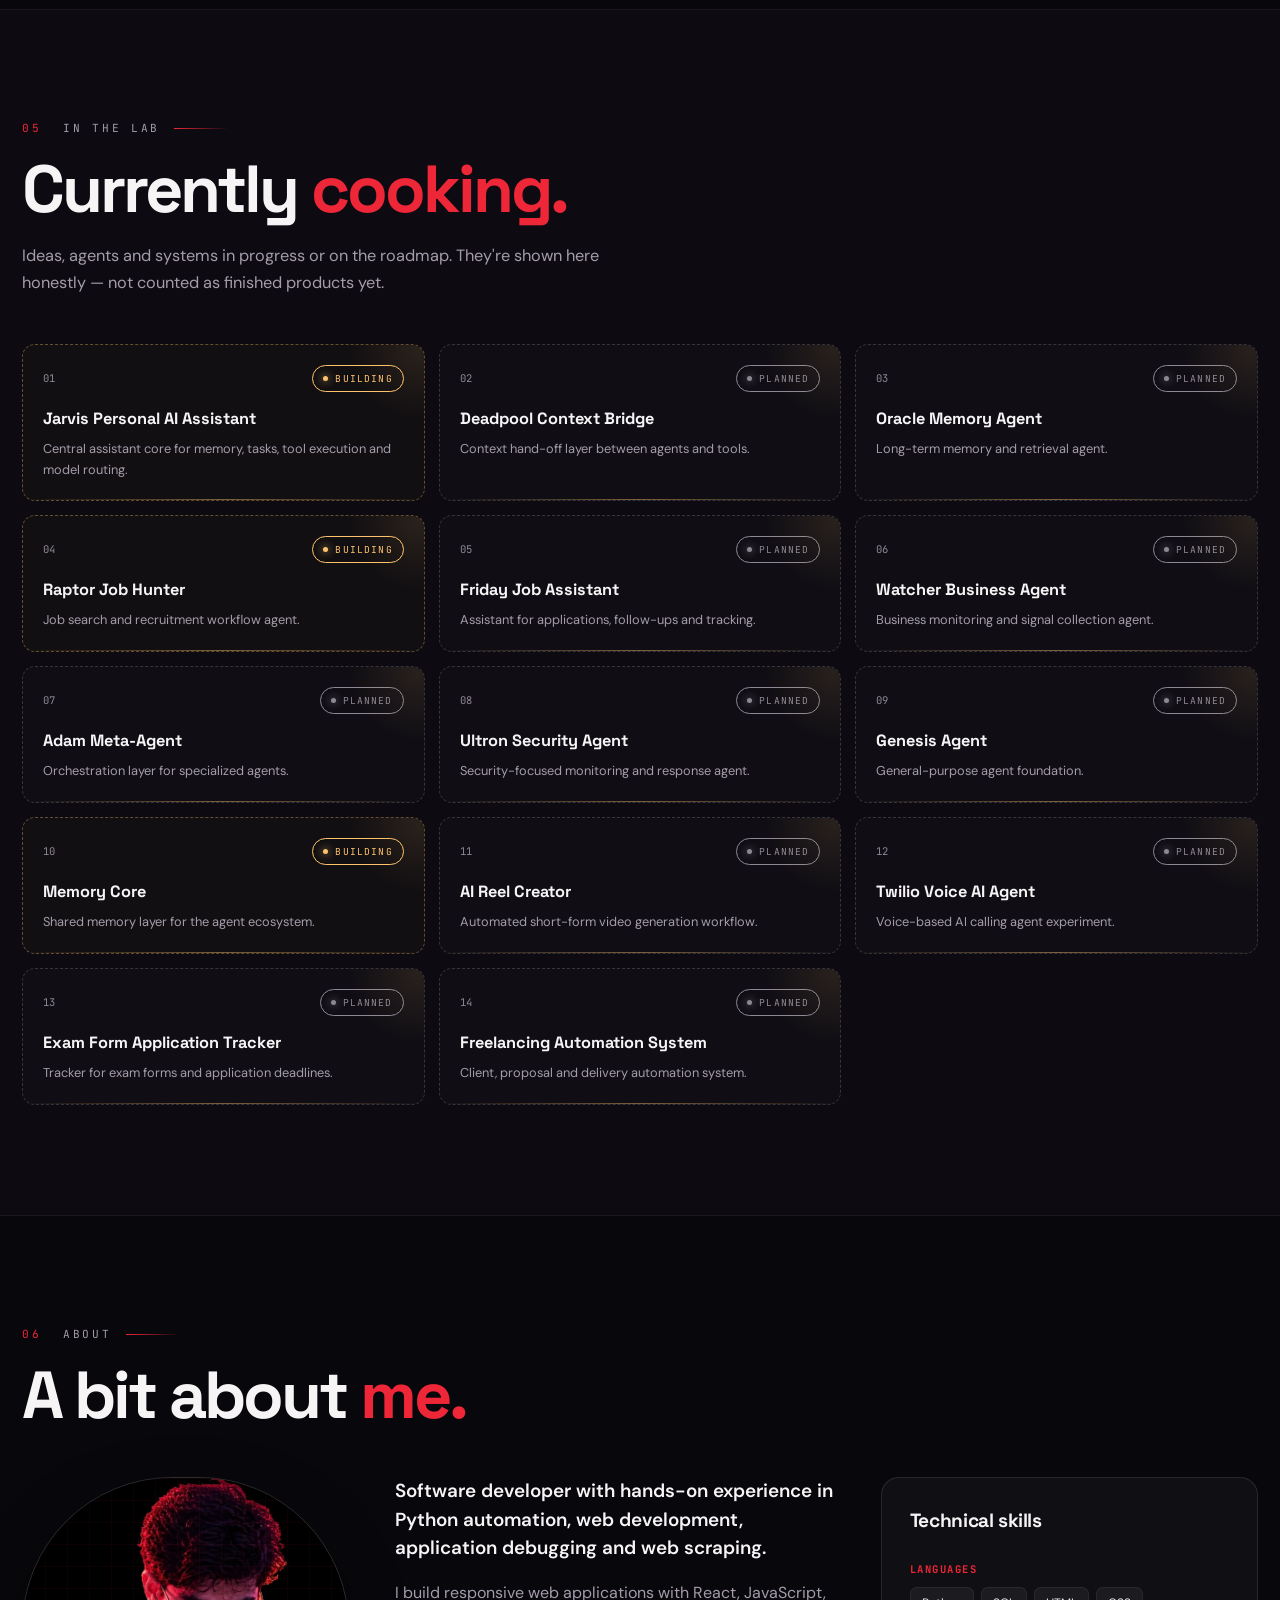
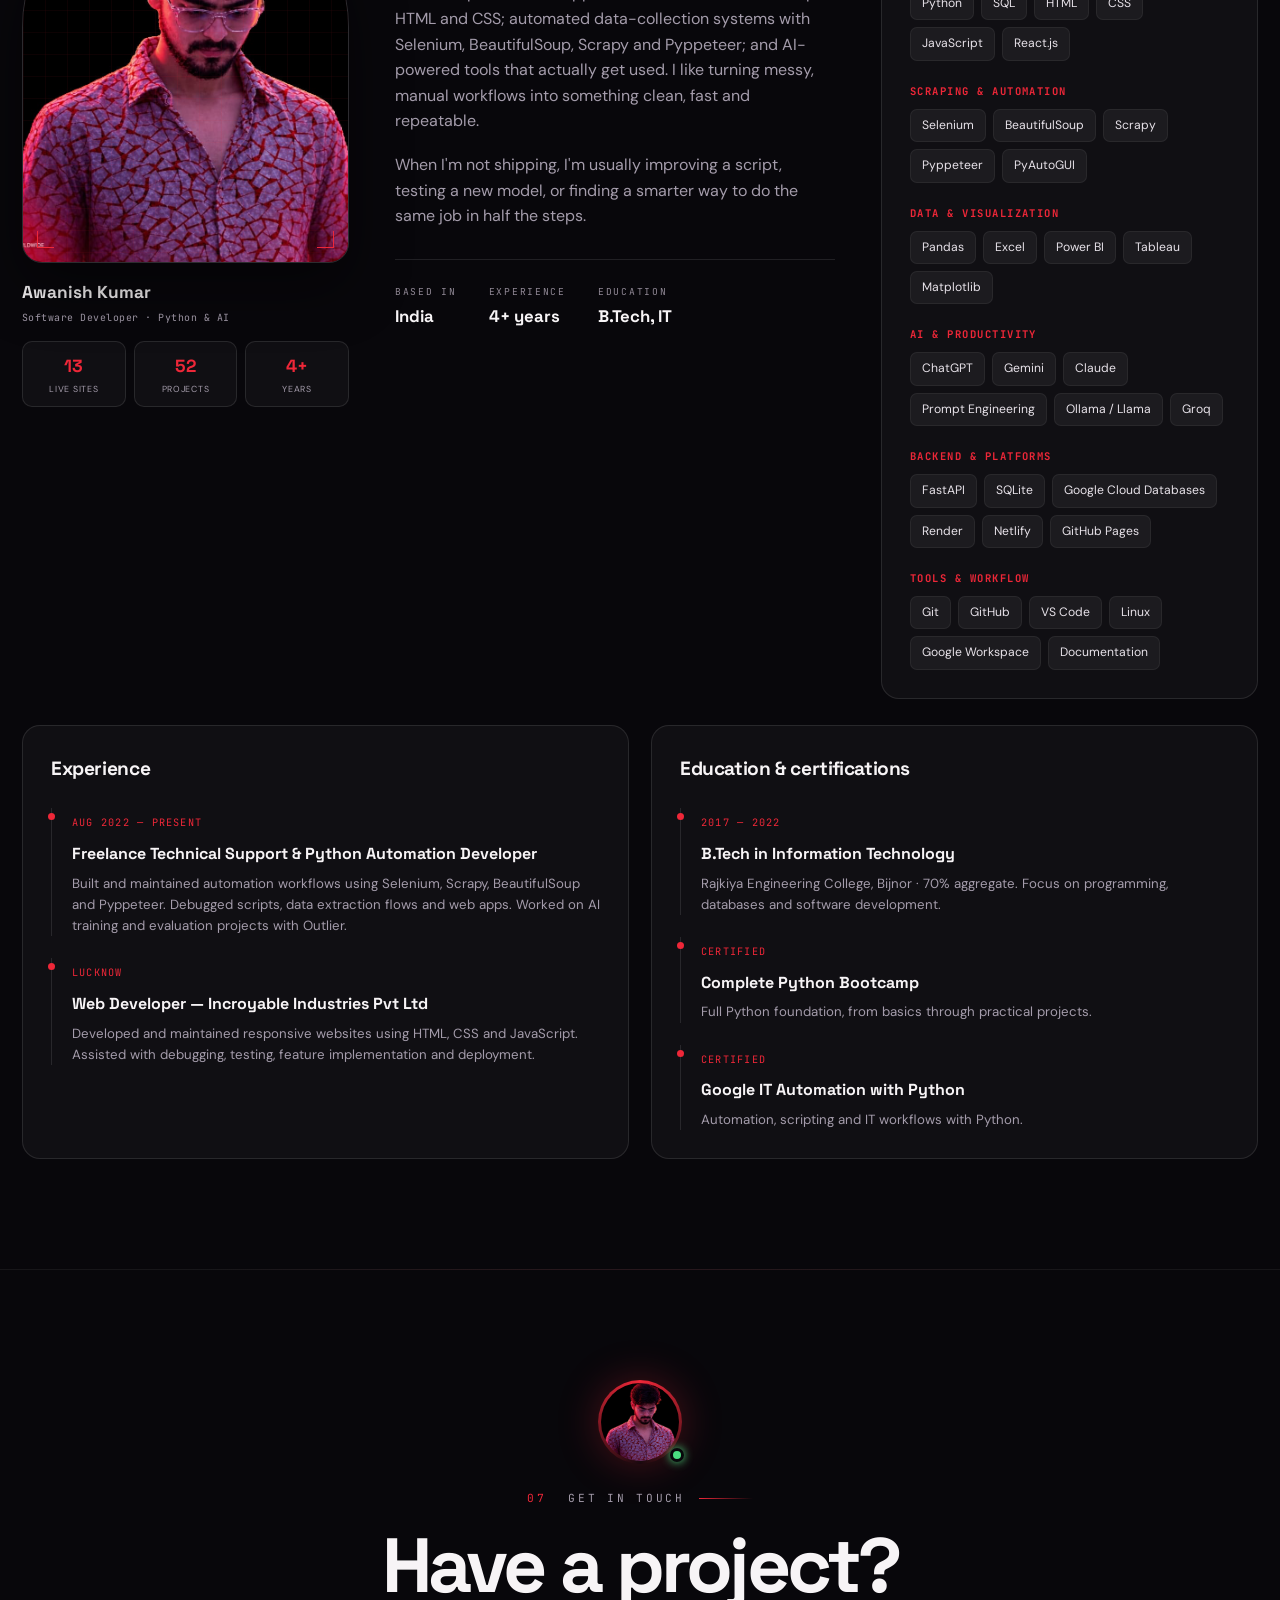
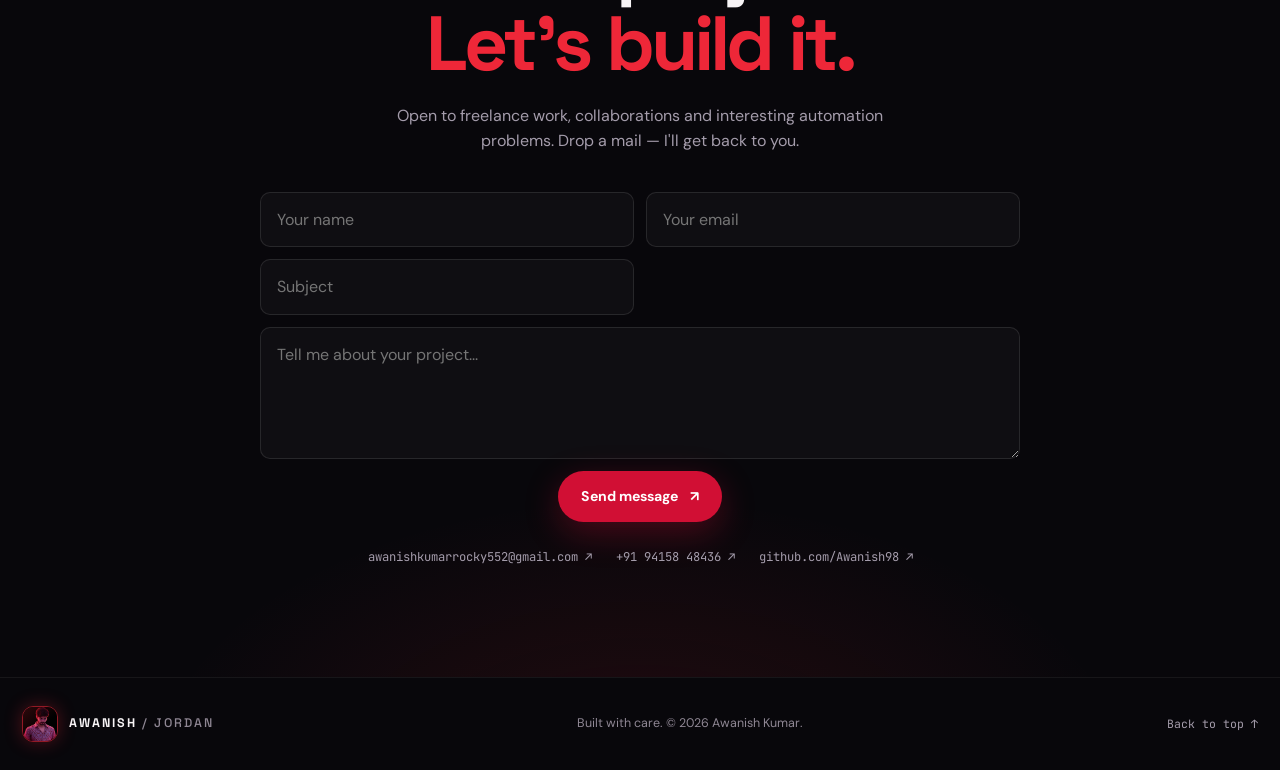
==== commit 6db34cd7: "Polish hero name and strengthen UI details" ====
--- a/index.html
+++ b/index.html
@@ -44,7 +44,7 @@
     <nav class="nav-links" id="navLinks" aria-label="Main navigation">
       <a href="#featured" class="nav-link">Featured</a>
       <a href="#business" class="nav-link">Business Sites</a>
-      <a href="showcase.html" class="nav-link">50 Demos <span style="color:var(--red)">↗</span></a>
+      <a href="showcase.html" class="nav-link">50 Demos <span class="nav-ext">↗</span></a>
       <a href="#archive" class="nav-link">All Projects</a>
       <a href="#lab" class="nav-link">In the Lab</a>
       <a href="#about" class="nav-link">About</a>
@@ -68,8 +68,8 @@
         <div class="hero-copy">
           <p class="eyebrow reveal"><span class="live-dot"></span> SOFTWARE DEVELOPER <b>·</b> PYTHON AUTOMATION <b>·</b> AI TOOLS</p>
           <h1 class="hero-title">
-            <span class="line"><span>AWANISH</span></span>
-            <span class="line"><span class="outline">KUMAR</span><em>aka JORDAN</em></span>
+            <span class="line"><span class="name-first">AWANISH</span></span>
+            <span class="line"><span class="outline">KUMAR</span><em>aka <b>JORDAN</b></em></span>
           </h1>
           <p class="hero-sub reveal">I turn ideas into <strong>fast, beautiful, working</strong> products — from an AI music platform with 40+ mood stations to ten live business websites and a full stack of automation tools.</p>
           <div class="hero-actions reveal">
--- a/styles.css
+++ b/styles.css
@@ -12,7 +12,7 @@
   --line-soft: rgba(255, 255, 255, .06);
   --text: #f7f4f6;
   --muted: #a49cab;
-  --dim: #6e6775;
+  --dim: #8f8794;
   --red: #ee2738;
   --red-2: #d10f34;
   --crimson: #7e2746;
@@ -177,12 +177,23 @@
 .hero-title .line:nth-child(1) > span { animation-delay: .15s; }
 .hero-title .line:nth-child(2) > span { animation-delay: .28s; }
 @keyframes heroUp { to { transform: translateY(0); } }
-.hero-title .outline { color: transparent; -webkit-text-stroke: 1.6px rgba(247, 244, 246, .85); }
+.hero-title .name-first {
+  background: linear-gradient(178deg, #ffffff 4%, #f7f2f5 48%, #ddd5de 100%);
+  -webkit-background-clip: text; background-clip: text;
+  -webkit-text-fill-color: transparent;
+  filter: drop-shadow(0 3px 16px rgba(255, 255, 255, .1));
+}
 .hero-title em {
-  font-family: var(--mono); font-style: normal; font-size: .115em; font-weight: 500;
-  letter-spacing: .08em; color: var(--red); vertical-align: middle; margin-left: 1.2rem;
+  display: inline-flex; align-items: center; gap: .5em;
+  font-family: var(--mono); font-style: normal;
+  font-size: clamp(.7rem, .14em, .92rem); font-weight: 500; line-height: 1;
+  letter-spacing: .12em; color: #ffd7dc; vertical-align: middle; margin-left: 1.2rem;
+  padding: .55em .85em; border: 1px solid rgba(238, 39, 56, .55); border-radius: 999px;
+  background: rgba(238, 39, 56, .09);
+  box-shadow: inset 0 0 0 1px rgba(255, 255, 255, .04), 0 0 18px rgba(238, 39, 56, .12);
   -webkit-text-stroke: 0; text-transform: uppercase;
 }
+.hero-title em b { color: #ff7b88; font-weight: 600; }
 .hero-sub { max-width: 620px; margin: 26px 0 0; font-size: clamp(1rem, 1.5vw, 1.15rem); color: #d3ccd6; }
 .hero-sub strong { color: var(--text); font-weight: 700; }
 .hero-actions { display: flex; flex-wrap: wrap; gap: 14px; margin-top: 34px; }
@@ -194,8 +205,8 @@
 }
 .btn span { transition: transform .3s; }
 .btn:hover span { transform: translate(3px, -3px); }
-.btn-primary { background: var(--red); color: #fff; box-shadow: 0 10px 34px rgba(238, 39, 56, .3); }
-.btn-primary:hover { background: #ff3c4c; box-shadow: 0 12px 42px rgba(238, 39, 56, .48); transform: translateY(-2px); }
+.btn-primary { background: #d10f34; color: #fff; box-shadow: 0 10px 34px rgba(209, 15, 52, .32); }
+.btn-primary:hover { background: #c20d2f; box-shadow: 0 12px 42px rgba(209, 15, 52, .48); transform: translateY(-2px); }
 .btn-ghost { border-color: var(--line); color: var(--text); background: rgba(255, 255, 255, .02); }
 .btn-ghost:hover { border-color: var(--red); background: rgba(238, 39, 56, .08); transform: translateY(-2px); }
 
@@ -294,7 +305,7 @@
 }
 .mini-link:hover { border-color: var(--red); color: var(--red); background: rgba(238, 39, 56, .07); }
 .mini-link.solid { background: var(--red); border-color: var(--red); color: #fff; }
-.mini-link.solid:hover { background: #ff3c4c; color: #fff; }
+.mini-link.solid:hover { background: #d10f34; color: #fff; }
 
 /* ---------- filters + business grid ---------- */
 .filters { display: flex; flex-wrap: wrap; gap: 9px; margin-bottom: 30px; }
@@ -304,7 +315,7 @@
   border: 1px solid var(--line); transition: .25s;
 }
 .filter-btn:hover { color: var(--text); border-color: var(--muted); }
-.filter-btn.active { color: #fff; background: var(--red); border-color: var(--red); }
+.filter-btn.active { color: #fff; background: #d10f34; border-color: #d10f34; }
 .filter-btn span { opacity: .6; margin-left: 6px; }
 
 .business-grid { display: grid; grid-template-columns: repeat(3, 1fr); gap: 18px; }
@@ -336,7 +347,7 @@
   font-size: .76rem; font-weight: 700; padding: 9px 12px; border-radius: 8px;
   border: 1px solid var(--line); transition: .25s; white-space: nowrap;
 }
-.visit-link:hover { background: var(--red); border-color: var(--red); color: #fff; }
+.visit-link:hover { background: #d10f34; border-color: #d10f34; color: #fff; }
 
 /* ---------- archive timeline ---------- */
 .archive-jump { display: flex; flex-wrap: wrap; gap: 8px; margin-bottom: 44px; }
@@ -469,7 +480,7 @@
 .modal-dots i:first-child { background: var(--red); }
 .modal-url { font-family: var(--mono); font-size: .7rem; color: var(--muted); overflow: hidden; text-overflow: ellipsis; white-space: nowrap; }
 .modal-actions { margin-left: auto; display: flex; align-items: center; gap: 14px; }
-.modal-actions a { font-size: .78rem; font-weight: 700; color: var(--red); white-space: nowrap; }
+.modal-actions a { font-size: .78rem; font-weight: 700; color: #ff6b7a; white-space: nowrap; }
 .modal-actions button { background: none; border: 0; color: var(--muted); font-size: 1rem; padding: 4px; }
 .modal-actions button:hover { color: var(--text); }
 .modal-box iframe { width: 100%; height: calc(100% - 52px); border: 0; background: #fff; }
@@ -503,7 +514,7 @@
   .nav-toggle.open span:nth-child(3) { transform: translateY(-7px) rotate(-45deg); }
   .hero { padding-top: 130px; }
   .hero-title { font-size: clamp(3rem, 16vw, 6rem); }
-  .hero-title em { display: block; margin: 12px 0 0; }
+  .hero-title em { display: inline-flex; margin: 12px 0 0; }
   .hero-stats { grid-template-columns: 1fr 1fr; gap: 22px 12px; margin-top: 48px; }
   .stat { flex-direction: column; gap: 4px; }
   .scroll-cue { display: none; }
@@ -549,11 +560,13 @@
 .hero-title { font-size: clamp(3.6rem, 8.4vw, 9.2rem); }
 .hero-title .line > span { will-change: transform; }
 .hero-title .outline {
-  background: linear-gradient(100deg, #fff 8%, #ffd9dd 28%, var(--red) 50%, #ffd9dd 72%, #fff 92%);
-  background-size: 260% 100%; -webkit-background-clip: text; background-clip: text;
+  background: linear-gradient(100deg, #ff9aa4 0%, #ff566a 24%, #ee2738 50%, #ff566a 76%, #ff9aa4 100%);
+  background-size: 190% 100%; -webkit-background-clip: text; background-clip: text;
   -webkit-text-fill-color: transparent; -webkit-text-stroke: 0;
-  animation: shimmer 8s linear infinite;
-}
+  filter: drop-shadow(0 0 24px rgba(238, 39, 56, .38));
+  animation: nameSweep 9s ease-in-out infinite alternate;
+}
+@keyframes nameSweep { from { background-position: 0% 50%; } to { background-position: 100% 50%; } }
 @keyframes shimmer { to { background-position: -260% 0; } }
 .hero-sub { position: relative; max-width: 560px; }
 
@@ -762,4 +775,43 @@
 .promo-foot { margin: 6px 0 0; font-family: var(--mono); font-size: .6rem; color: var(--dim); letter-spacing: .02em; }
 @media (max-width: 900px) { .promo-grid { grid-template-columns: 1fr; } }
 
-
+/* ============================================================
+   UI POLISH — focus, wrapping, numerals, touch, scroll containment
+   ============================================================ */
+
+/* Always-visible keyboard focus, including inputs that reset outline. */
+body :is(a, button, input, textarea, select, [role="button"], [tabindex]):focus-visible {
+  outline: 2px solid #ff6b7a;
+  outline-offset: 3px;
+}
+
+/* No orphan words in headings, cleaner line breaks in copy. */
+.section-title, .contact-title, .hero-title, .sh-title,
+.spot h3, .bcard-body h3, .demo-body h3, .promo-feature-body h3 { text-wrap: balance; }
+.hero-sub, .section-desc, .section-footnote, .fcard p, .bcard p,
+.demo-body p, .promo-feature-body p, .spot p { text-wrap: pretty; }
+
+/* Counters and stats stay aligned while numbers change. */
+.stat strong, .sh-count, .demo-num, .bcard-body h3 span,
+.promo-link-n, .tl-count, .proj-num { font-variant-numeric: tabular-nums; }
+
+/* Hover states must not stick after a tap on touch devices. */
+@media (hover: none) {
+  .btn:hover, .btn-primary:hover, .btn-ghost:hover, .fcard:hover,
+  .bcard:hover, .proj-card:hover, .lab-card:hover, .filter-btn:hover,
+  .promo-feature:hover, .promo-link:hover, .demo-card:hover, .spot:hover,
+  .sh-window:hover { transform: none; }
+}
+
+/* Scrolling an expanded preview must not move the page behind it. */
+.modal, .modal-box { overscroll-behavior: contain; }
+
+/* iOS zooms any input below 16px — keep every field at 16px on small screens. */
+@media (max-width: 760px) {
+  .contact-form input, .contact-form textarea, .sh-search input { font-size: 16px; }
+}
+
+/* External-link marker without an inline style in the markup. */
+.nav-ext { color: var(--red); }
+
+
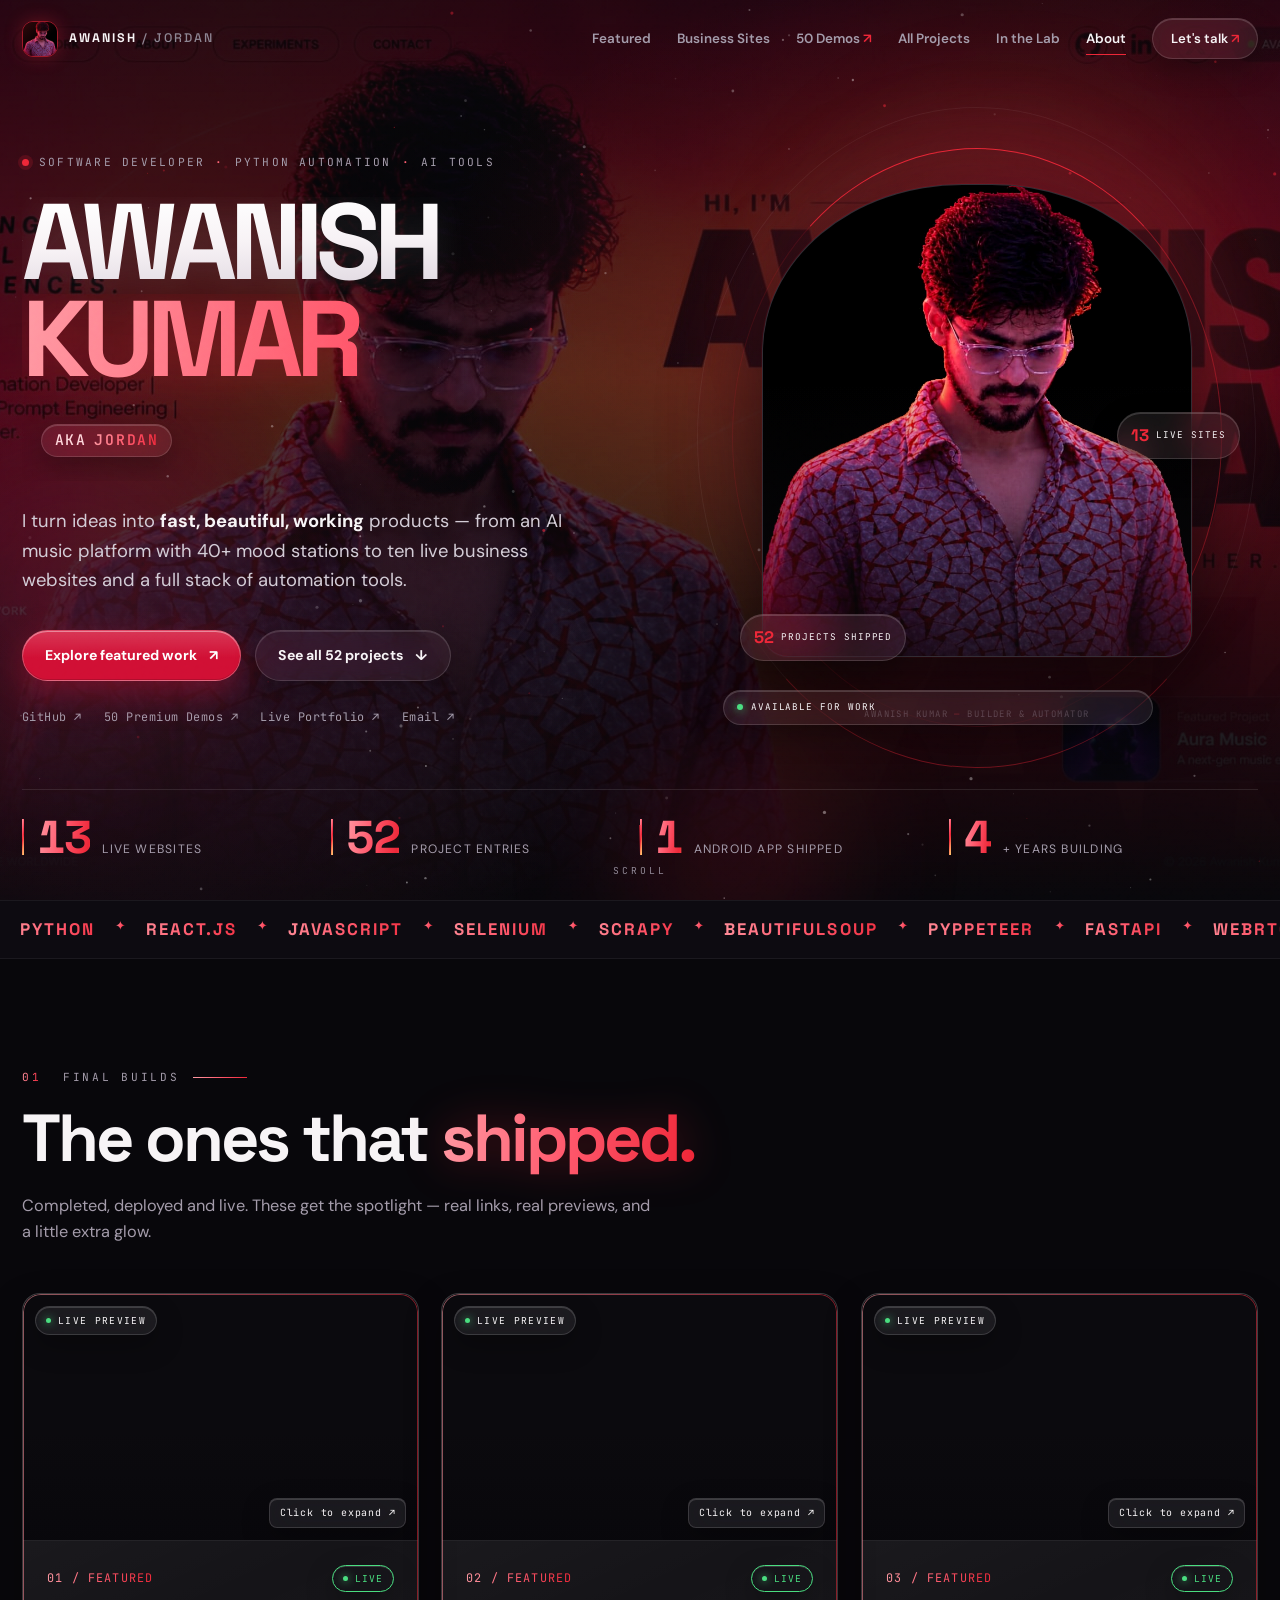
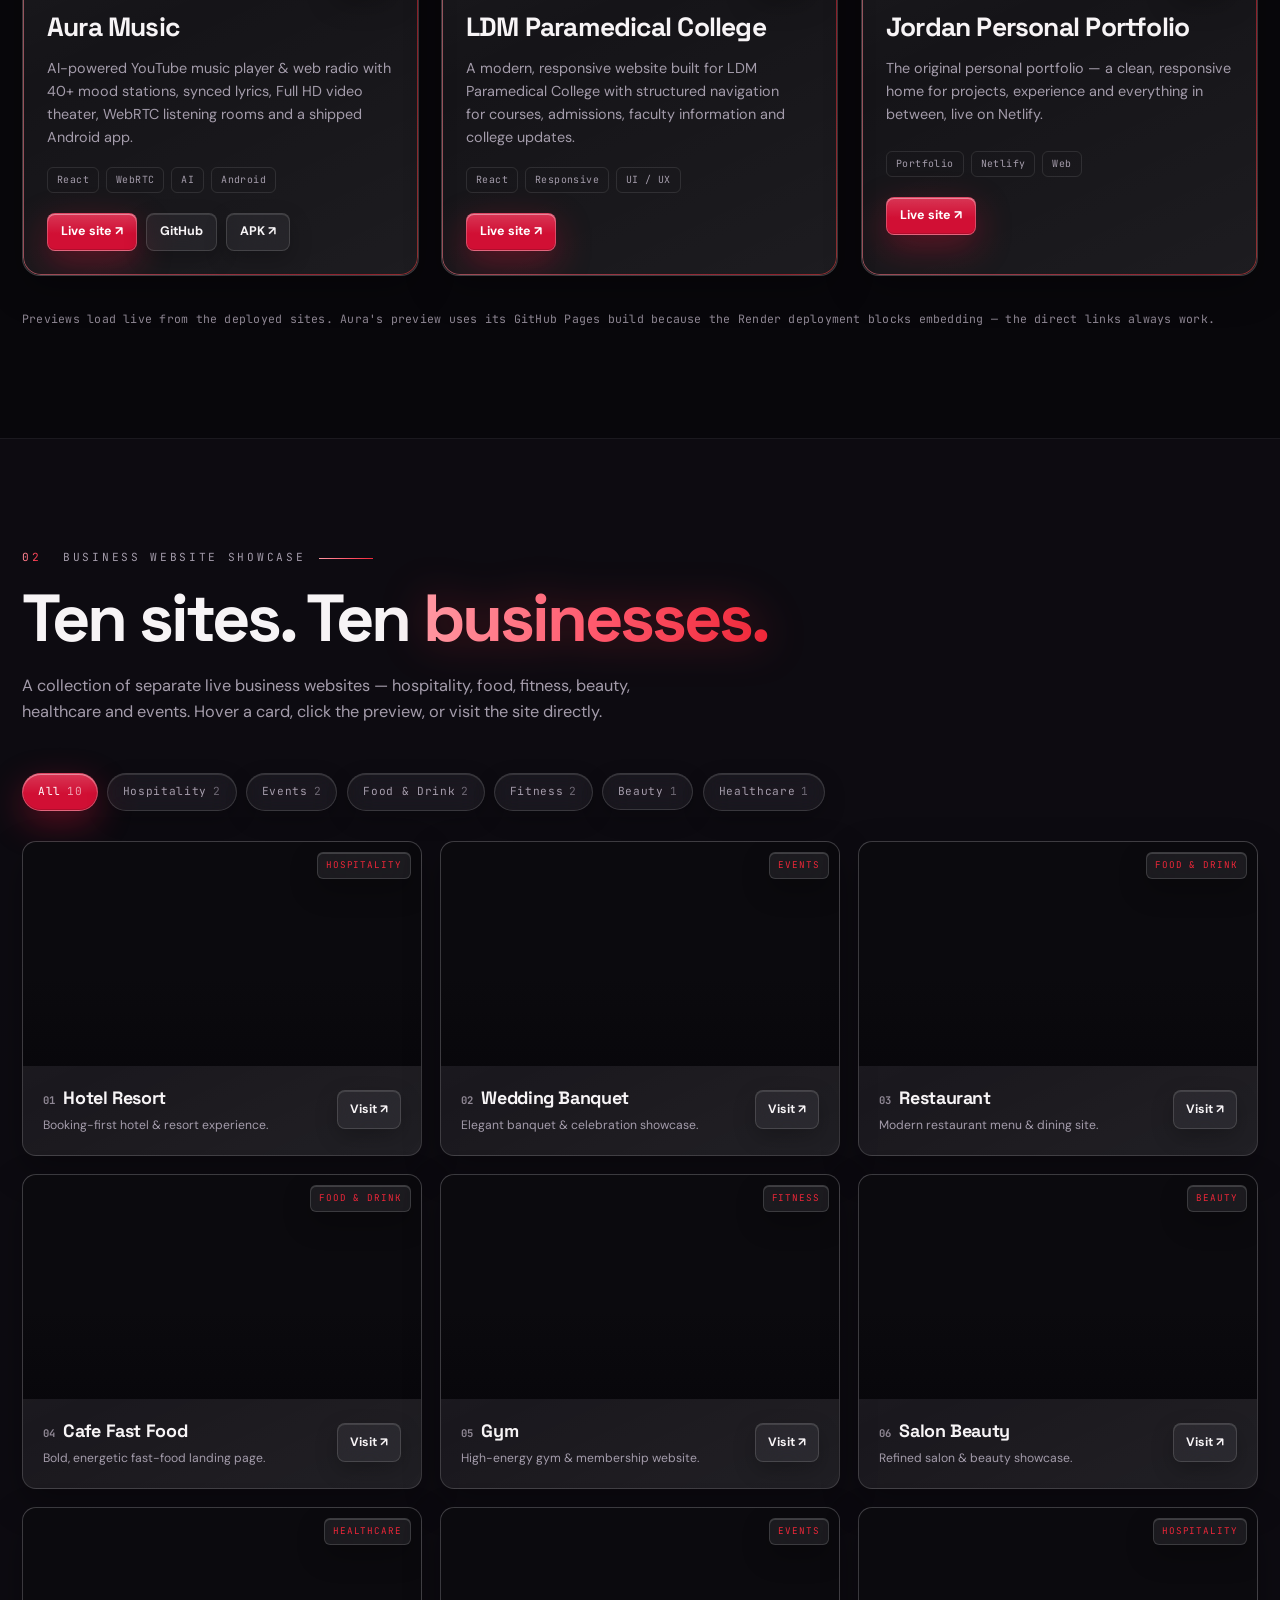
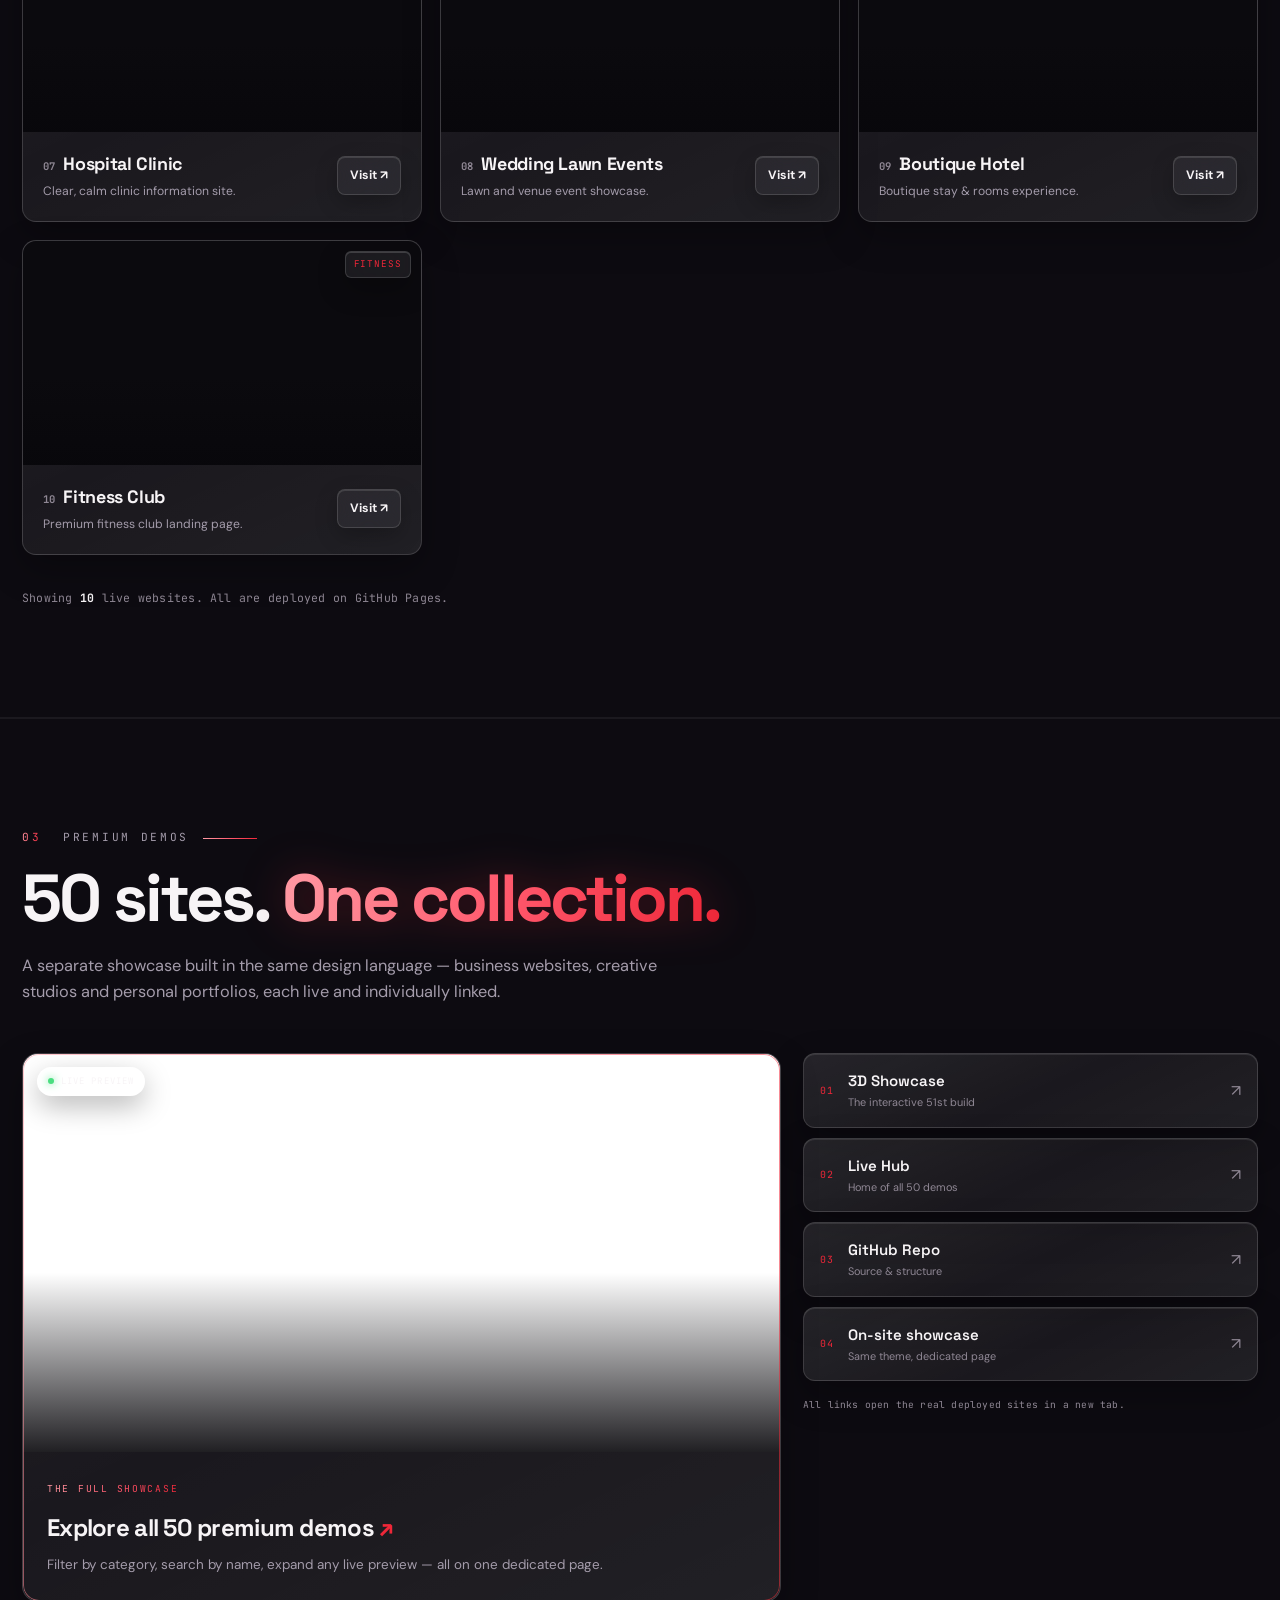
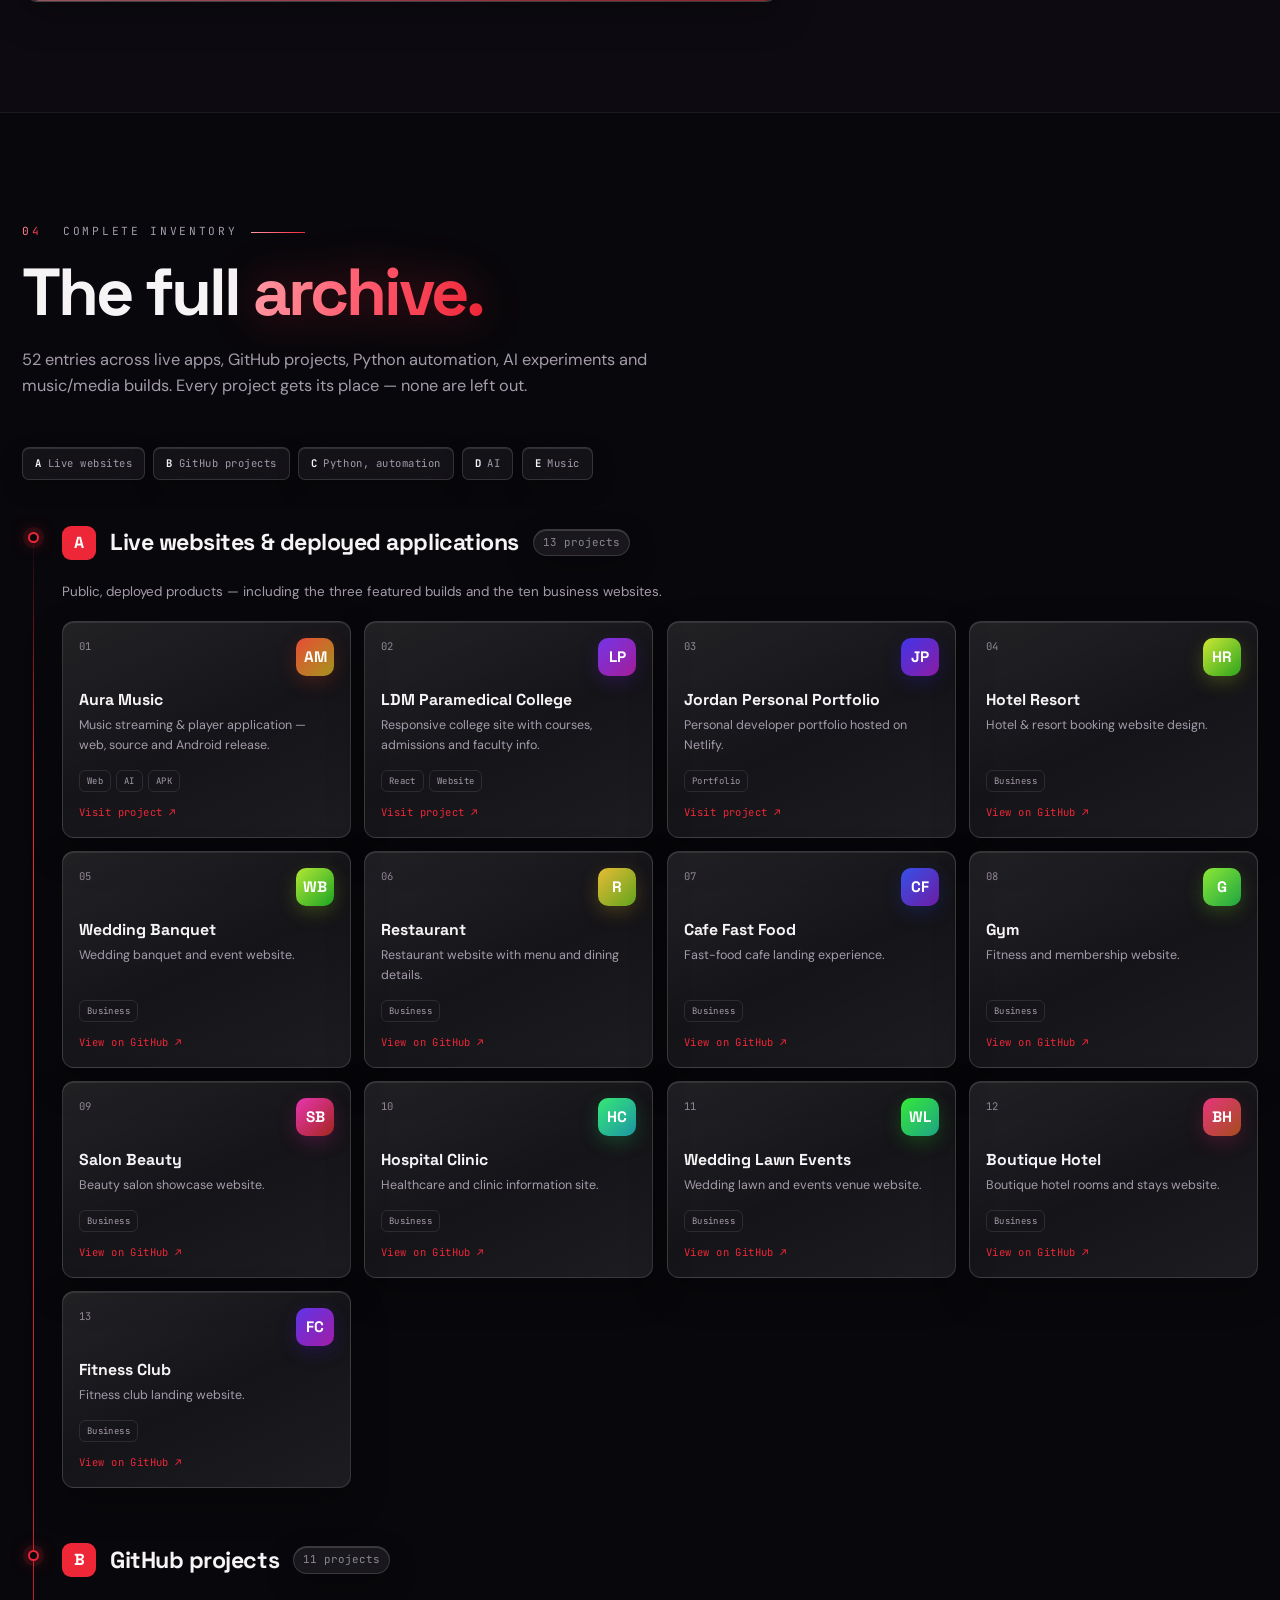
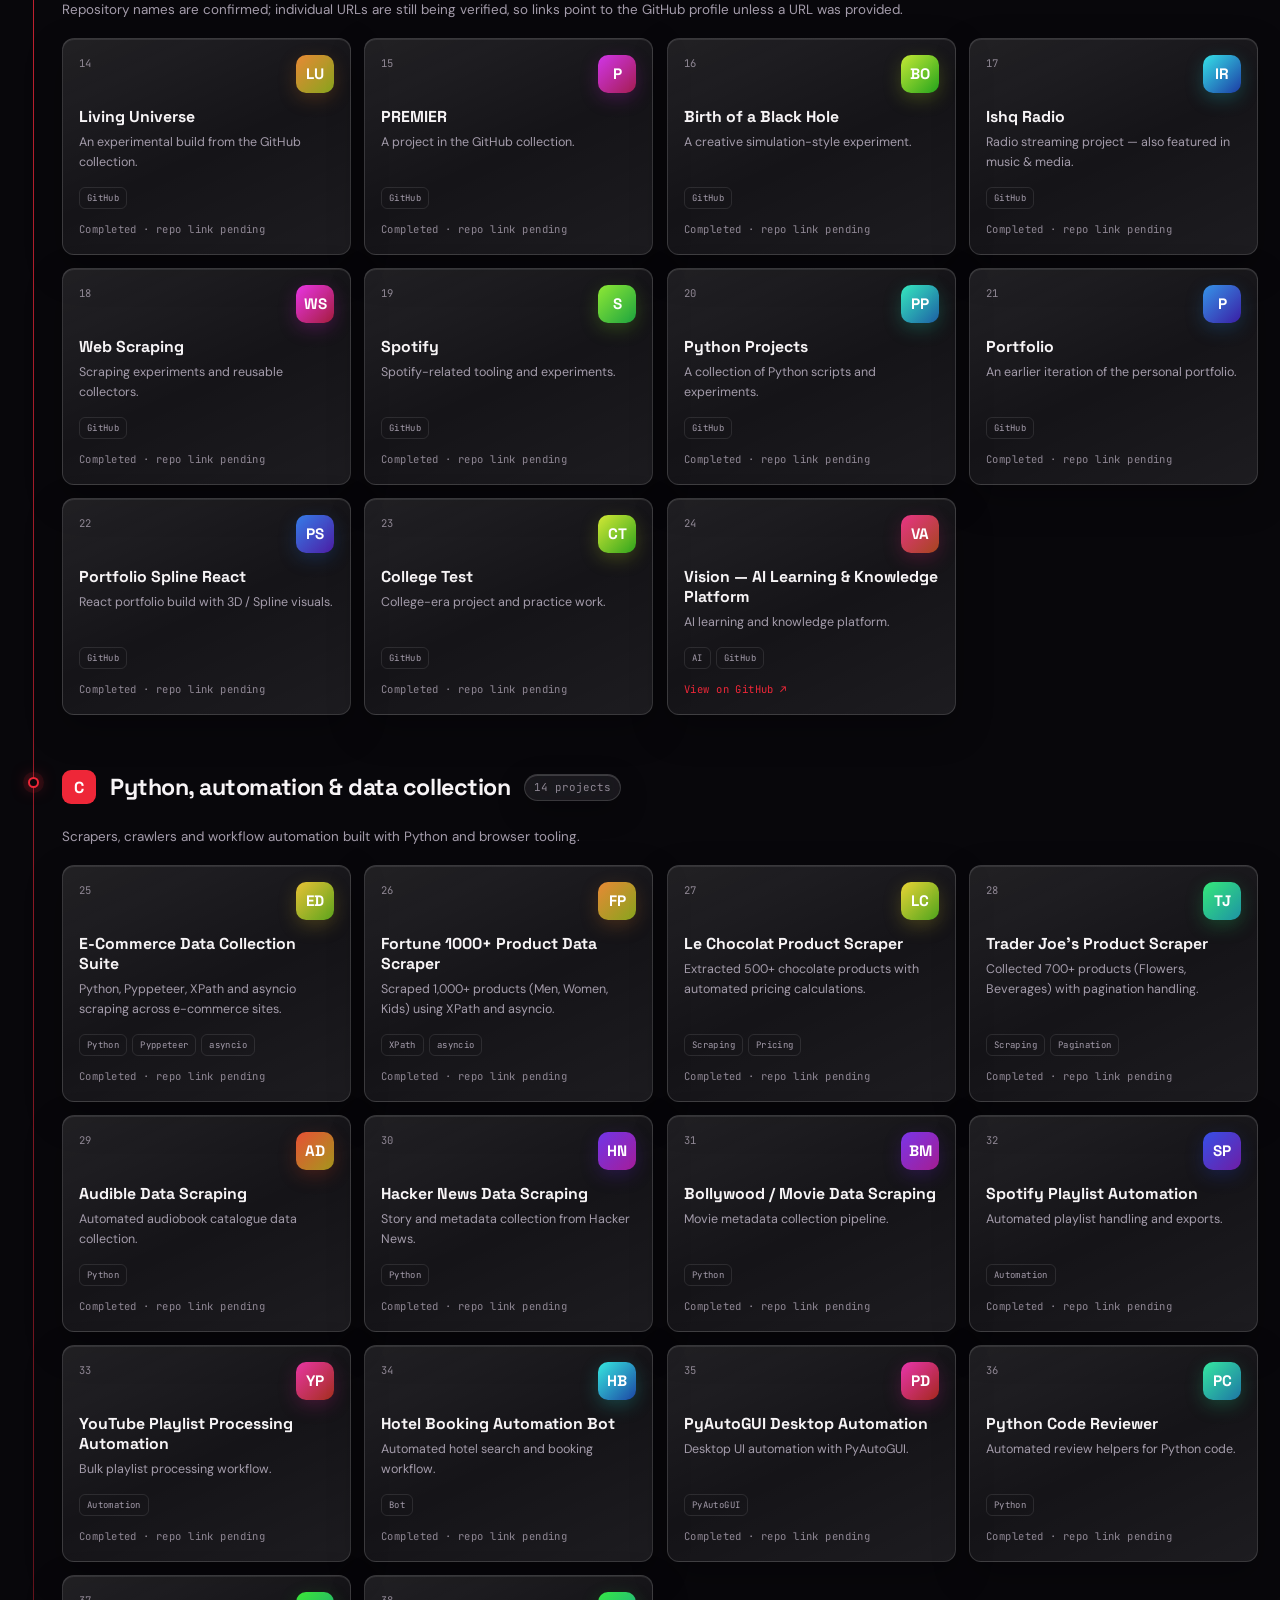
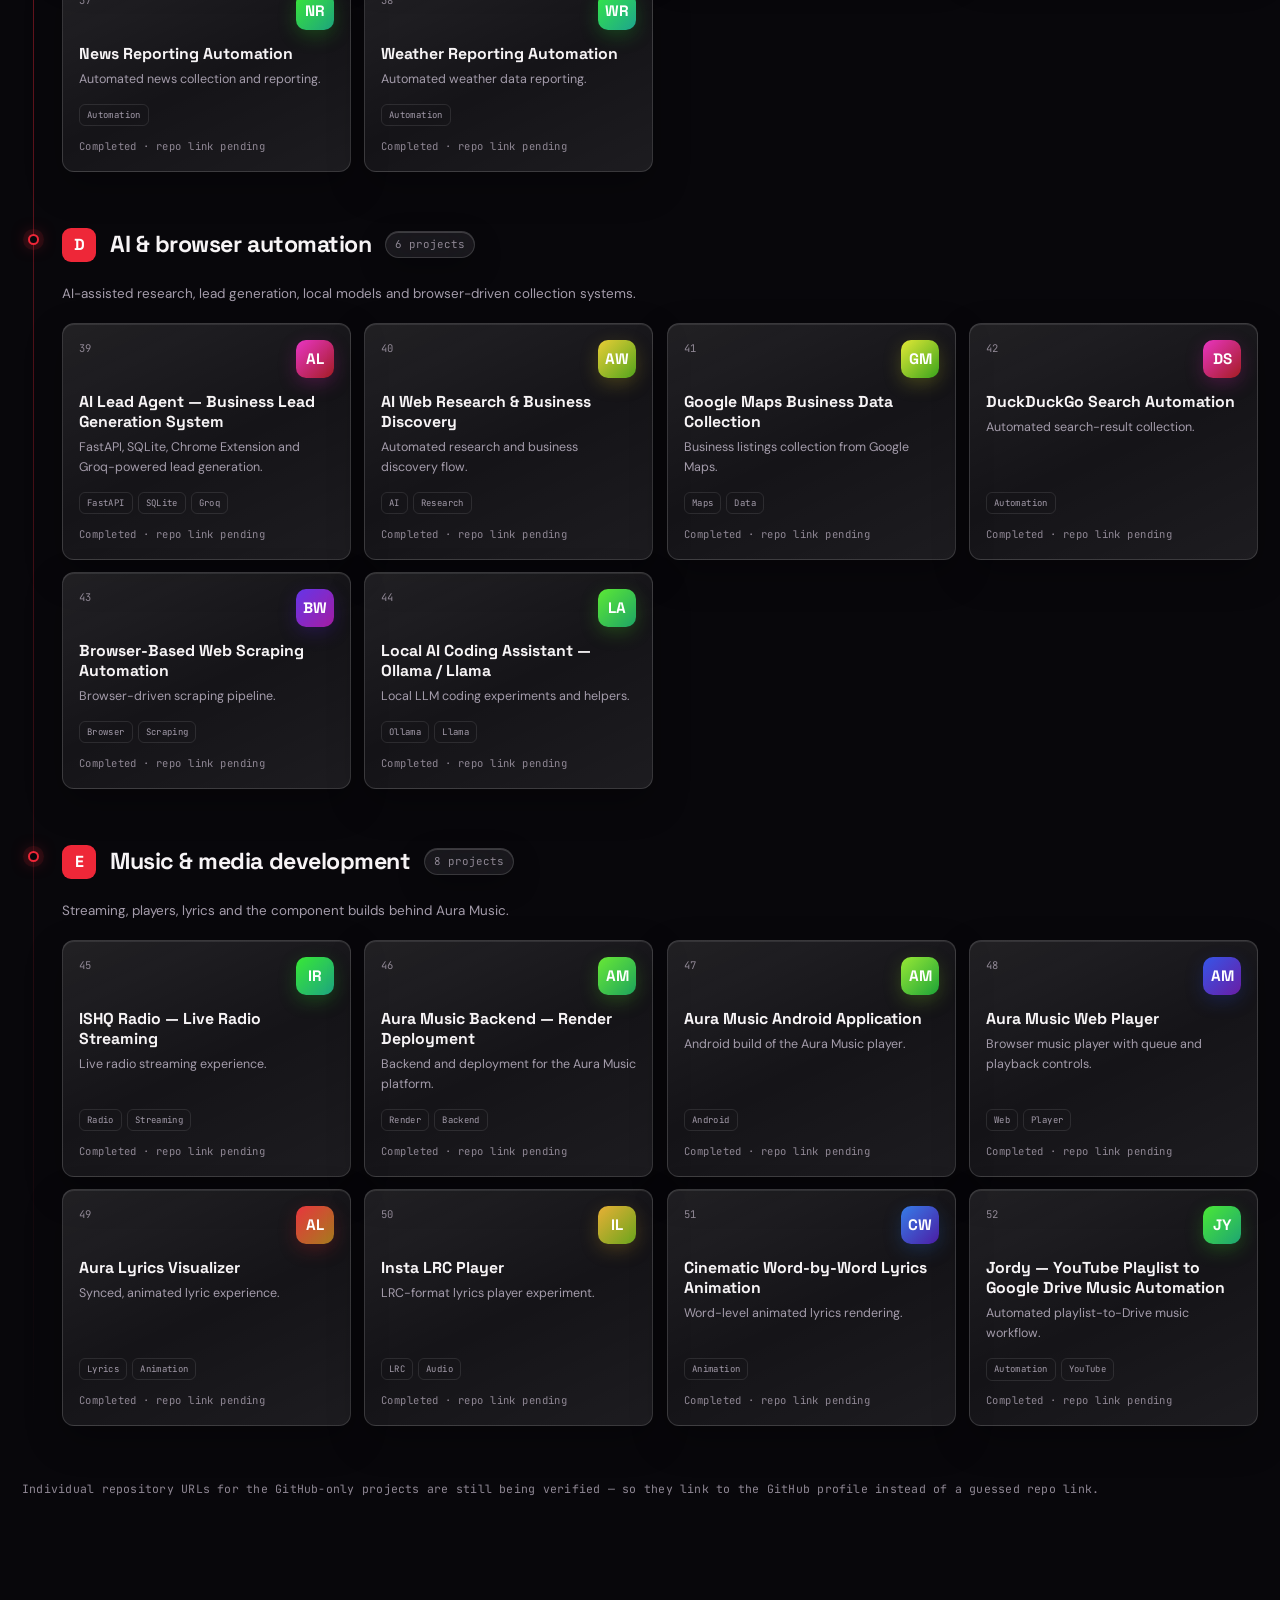
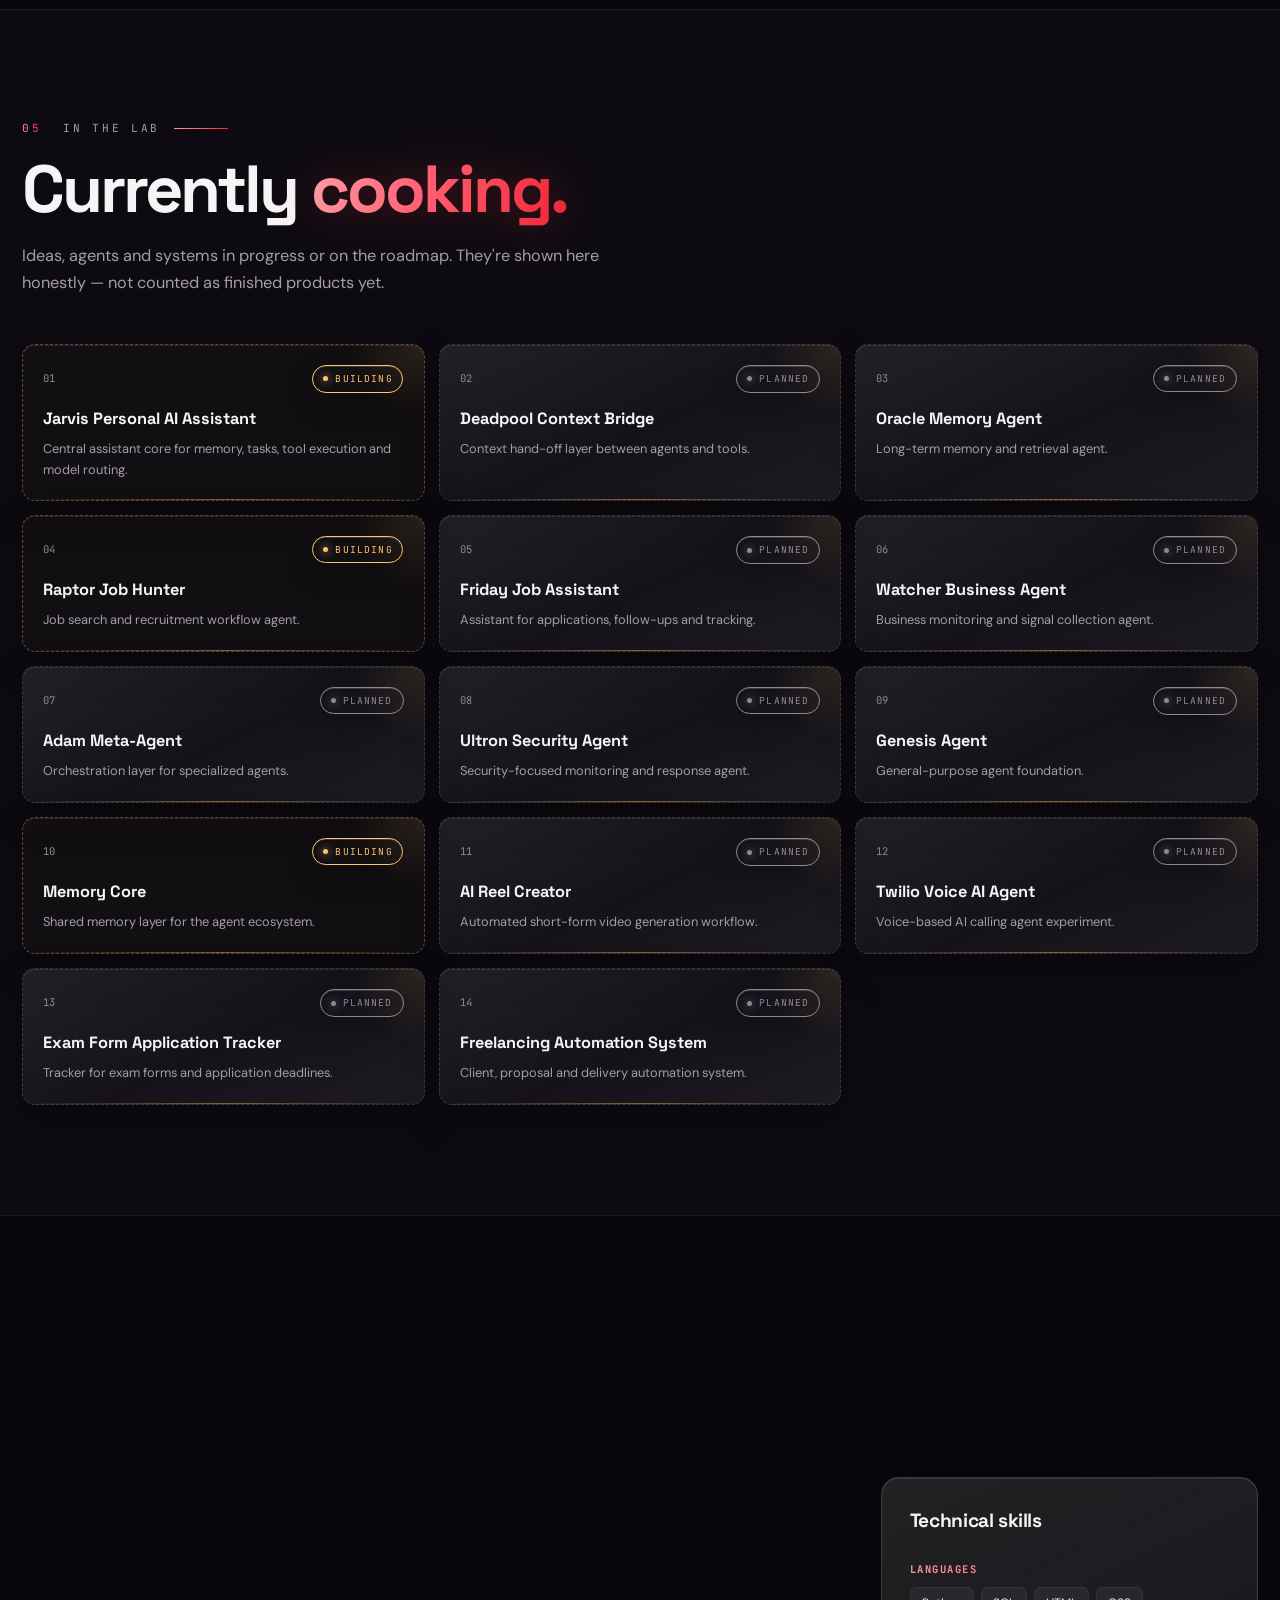
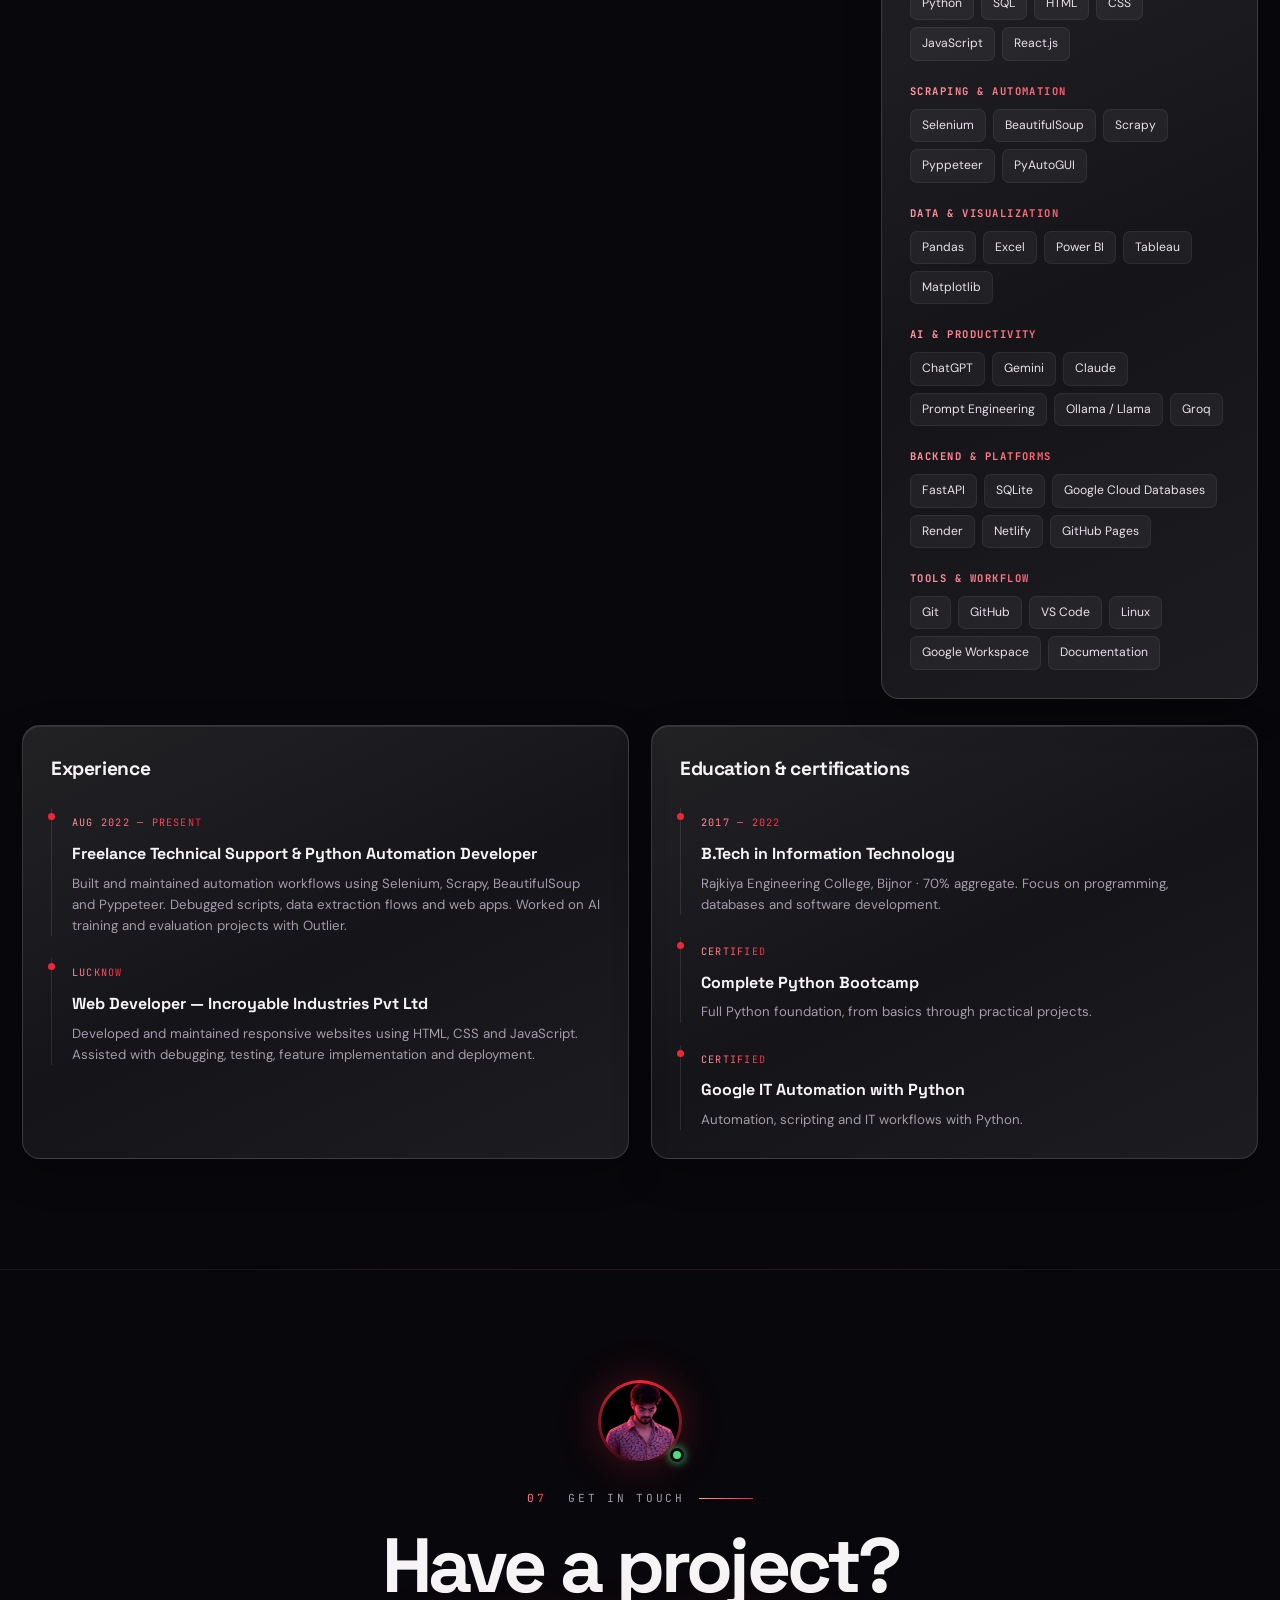
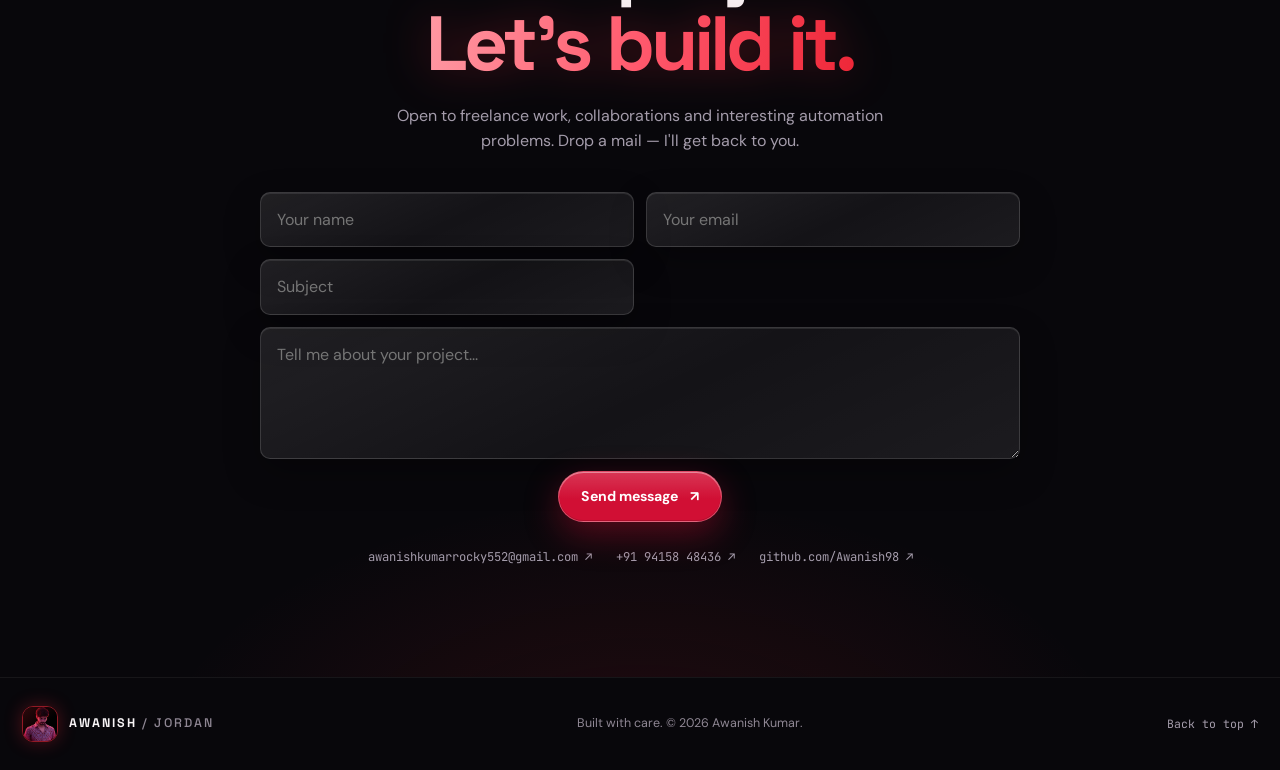
==== commit 3e09b313: "Add dynamic color text and Apple glass layer" ====
--- a/index.html
+++ b/index.html
@@ -14,6 +14,7 @@
   <link rel="preconnect" href="https://fonts.gstatic.com" crossorigin>
   <link href="https://fonts.googleapis.com/css2?family=DM+Sans:wght@400;500;600;700&family=JetBrains+Mono:wght@400;500;600&family=Space+Grotesk:wght@400;500;600;700&display=swap" rel="stylesheet">
   <link rel="stylesheet" href="styles.css">
+  <link rel="stylesheet" href="glass.css">
 </head>
 <body>
 
--- a/glass.css
+++ b/glass.css
@@ -0,0 +1,253 @@
+/* ============================================================
+   DYNAMIC TEXT + APPLE GLASS LAYER
+   Loaded after styles.css / showcase.css.
+   Background and layout stay untouched — only type and surfaces.
+   ============================================================ */
+
+:root {
+  --flow: linear-gradient(100deg,
+    #ff9aa4 0%, #ff566a 18%, #ee2738 34%,
+    #ff8a5b 50%, #ffc46b 64%, #ff7a9c 82%, #ff9aa4 100%);
+  --glass-line: rgba(255, 255, 255, .14);
+  --glass-hi: rgba(255, 255, 255, .16);
+}
+
+@keyframes flowShift {
+  from { background-position: 0% 50%; }
+  to   { background-position: 100% 50%; }
+}
+@keyframes glassSheen {
+  0%, 60%   { transform: translateX(-180%) skewX(-18deg); }
+  84%, 100% { transform: translateX(340%) skewX(-18deg); }
+}
+@keyframes glassGlow {
+  0%, 100% { box-shadow: inset 0 1px 0 var(--glass-hi), 0 0 14px rgba(238, 39, 56, .18); }
+  50%      { box-shadow: inset 0 1px 0 var(--glass-hi), 0 0 28px rgba(238, 39, 56, .42); }
+}
+
+/* ============================================================
+   1. DYNAMIC COLOR TEXT — one flowing palette across the site
+   ============================================================ */
+.flow-text,
+.hero-title .outline,
+.section-title em,
+.contact-title em,
+.sh-title em,
+.loader-mark span,
+.hero-title em b,
+.eyebrow b,
+.section-kicker span,
+.fcard-num,
+.tl-date,
+.skill-group h4,
+.promo-tag,
+.spot-n,
+.demo-num,
+.stat strong {
+  background-image: var(--flow);
+  background-size: 300% 100%;
+  -webkit-background-clip: text;
+  background-clip: text;
+  -webkit-text-fill-color: transparent;
+  animation: flowShift 11s linear infinite;
+}
+
+/* Big display text gets a soft colored bloom. */
+.hero-title .outline,
+.section-title em,
+.contact-title em,
+.sh-title em {
+  filter: drop-shadow(0 0 22px rgba(238, 39, 56, .32));
+}
+
+/* Keep the slide-up reveal and let the color flow at the same time. */
+.hero-title .line > span.outline {
+  animation: heroUp 1.05s cubic-bezier(.16, 1, .3, 1) .28s forwards,
+             flowShift 11s linear infinite;
+}
+
+/* Ticker + kicker rule + progress bar flow with the same palette. */
+.ticker-track span, .ticker-track i {
+  background-image: var(--flow);
+  background-size: 300% 100%;
+  -webkit-background-clip: text;
+  background-clip: text;
+  -webkit-text-fill-color: transparent;
+}
+.section-kicker::after,
+.scroll-progress span,
+.stat::before {
+  background-image: var(--flow);
+  background-size: 300% 100%;
+  animation: flowShift 9s linear infinite;
+}
+
+/* Hover: card titles and links bloom into motion. */
+@media (hover: hover) and (pointer: fine) {
+  .fcard:hover h3,
+  .proj-card:hover h4,
+  .lab-card:hover h3,
+  .spot:hover h3,
+  .nav-link:hover,
+  .mini-link:not(.solid):hover,
+  .visit-link:hover,
+  .hero-socials a:hover,
+  .contact-direct a:hover,
+  .back-top:hover,
+  .proj-link:hover,
+  .sh-micro a:hover,
+  .demo-expand:hover,
+  .promo-link:hover strong {
+    background-image: var(--flow);
+    background-size: 300% 100%;
+    -webkit-background-clip: text;
+    background-clip: text;
+    -webkit-text-fill-color: transparent;
+    animation: flowShift 7s linear infinite;
+  }
+}
+
+/* ============================================================
+   2. APPLE GLASS — real blur only on small, high-impact surfaces
+   ============================================================ */
+.nav.scrolled,
+.nav-cta,
+.hero-title em,
+.float-badge,
+.preview-tag,
+.expand-hint,
+.status-pill,
+.tl-count,
+.promo-live,
+.sh-window-bar,
+.sh-window-badge,
+.modal-bar,
+.demo-cat,
+.bcard-cat {
+  -webkit-backdrop-filter: blur(18px) saturate(170%);
+  backdrop-filter: blur(18px) saturate(170%);
+  box-shadow: inset 0 1px 0 var(--glass-hi), 0 10px 28px rgba(0, 0, 0, .28);
+}
+
+.nav.scrolled {
+  background: rgba(10, 8, 13, .74);
+  border-color: var(--glass-line);
+  box-shadow: inset 0 1px 0 rgba(255, 255, 255, .08), 0 14px 40px rgba(0, 0, 0, .38);
+}
+.nav-cta,
+.hero-title em,
+.preview-tag,
+.expand-hint,
+.float-badge,
+.tl-count,
+.promo-live,
+.demo-cat,
+.bcard-cat {
+  background: rgba(255, 255, 255, .07);
+  border-color: var(--glass-line);
+}
+.modal-bar {
+  background: linear-gradient(180deg, rgba(255, 255, 255, .06), rgba(255, 255, 255, .01)), #121016;
+  border-color: var(--glass-line);
+}
+
+/* The aka JORDAN pill keeps its own breathing glow. */
+.hero-title em { animation: glassGlow 5s ease-in-out infinite; }
+
+/* Glass buttons: frosted outlines + glossy filled ones. */
+.btn, .mini-link, .visit-link, .filter-btn, .archive-jump a, .demo-expand {
+  border-color: var(--glass-line);
+  box-shadow: inset 0 1px 0 rgba(255, 255, 255, .12), 0 8px 22px rgba(0, 0, 0, .22);
+}
+.btn-ghost, .mini-link:not(.solid), .visit-link,
+.filter-btn:not(.active), .archive-jump a, .demo-expand {
+  background: rgba(255, 255, 255, .05);
+  -webkit-backdrop-filter: blur(14px) saturate(150%);
+  backdrop-filter: blur(14px) saturate(150%);
+}
+.btn-primary, .mini-link.solid, .filter-btn.active {
+  background-image: linear-gradient(180deg, rgba(255, 255, 255, .16), rgba(255, 255, 255, 0) 55%);
+  background-color: #d10f34;
+  border-color: rgba(255, 255, 255, .24);
+  box-shadow: inset 0 1px 0 rgba(255, 255, 255, .4), inset 0 -1px 0 rgba(0, 0, 0, .16), 0 12px 34px rgba(209, 15, 52, .38);
+}
+.btn-primary:hover, .mini-link.solid:hover, .filter-btn.active:hover {
+  background-color: #c20d2f;
+  box-shadow: inset 0 1px 0 rgba(255, 255, 255, .45), 0 16px 42px rgba(209, 15, 52, .5);
+}
+
+/* Card glass: layered translucency + top specular edge. No per-card blur. */
+.fcard, .bcard, .proj-card, .lab-card, .panel, .about-panel,
+.promo-feature, .promo-link, .spot, .demo-card,
+.contact-form input, .contact-form textarea, .sh-search input {
+  background-image: linear-gradient(155deg,
+    rgba(255, 255, 255, .075),
+    rgba(255, 255, 255, .018) 52%,
+    rgba(255, 255, 255, .05));
+  border-color: var(--glass-line);
+  box-shadow: inset 0 1px 0 rgba(255, 255, 255, .09), 0 14px 36px rgba(0, 0, 0, .28);
+}
+
+/* Animated 1px gradient edge on the three hero-level cards. */
+.fcard, .promo-feature, .sh-window-inner { position: relative; }
+.fcard::after, .promo-feature::after, .sh-window-inner::after {
+  content: ''; position: absolute; inset: 0; z-index: 2;
+  border-radius: inherit; padding: 1px; pointer-events: none;
+  background-image: var(--flow);
+  background-size: 300% 100%;
+  -webkit-mask: linear-gradient(#000 0 0) content-box, linear-gradient(#000 0 0);
+  -webkit-mask-composite: xor;
+  mask: linear-gradient(#000 0 0) content-box, linear-gradient(#000 0 0);
+  mask-composite: exclude;
+  opacity: .55;
+  animation: flowShift 14s linear infinite;
+}
+
+/* Moving specular highlight on the glossy, high-touch elements. */
+.btn-primary, .nav-cta, .hero-title em, .promo-live, .badge-top {
+  position: relative; overflow: hidden;
+}
+.btn-primary::before, .nav-cta::before, .hero-title em::before,
+.promo-live::before, .badge-top::before {
+  content: ''; position: absolute; top: 0; bottom: 0; left: 0; width: 42%;
+  pointer-events: none;
+  background: linear-gradient(100deg, transparent, rgba(255, 255, 255, .26), transparent);
+  transform: translateX(-180%) skewX(-18deg);
+  animation: glassSheen 7s ease-in-out infinite;
+}
+.badge-top::before { animation-delay: -1.8s; }
+.nav-cta::before { animation-delay: -3.4s; }
+
+/* Glass portrait edge. */
+.portrait-frame {
+  border-color: var(--glass-line);
+  box-shadow: 0 30px 80px rgba(0, 0, 0, .65),
+              inset 0 1px 0 rgba(255, 255, 255, .16),
+              0 0 0 1px rgba(238, 39, 56, .12);
+}
+
+/* ============================================================
+   3. RESPONSIVE + REDUCED MOTION
+   ============================================================ */
+@media (max-width: 760px) {
+  .nav-links {
+    background: rgba(10, 8, 13, .9);
+    border-color: var(--glass-line);
+    -webkit-backdrop-filter: blur(24px) saturate(160%);
+    backdrop-filter: blur(24px) saturate(160%);
+  }
+  .hero-title em { animation-duration: 7s; }
+}
+
+@media (prefers-reduced-motion: reduce) {
+  .flow-text, .hero-title .outline, .section-title em, .contact-title em,
+  .sh-title em, .loader-mark span, .hero-title em b, .eyebrow b,
+  .section-kicker span, .fcard-num, .tl-date, .skill-group h4,
+  .promo-tag, .spot-n, .demo-num, .stat strong,
+  .section-kicker::after, .scroll-progress span, .stat::before,
+  .fcard::after, .promo-feature::after, .sh-window-inner::after,
+  .hero-title em, .btn-primary::before, .nav-cta::before,
+  .hero-title em::before, .promo-live::before, .badge-top::before {
+    animation: none !important;
+  }
+}
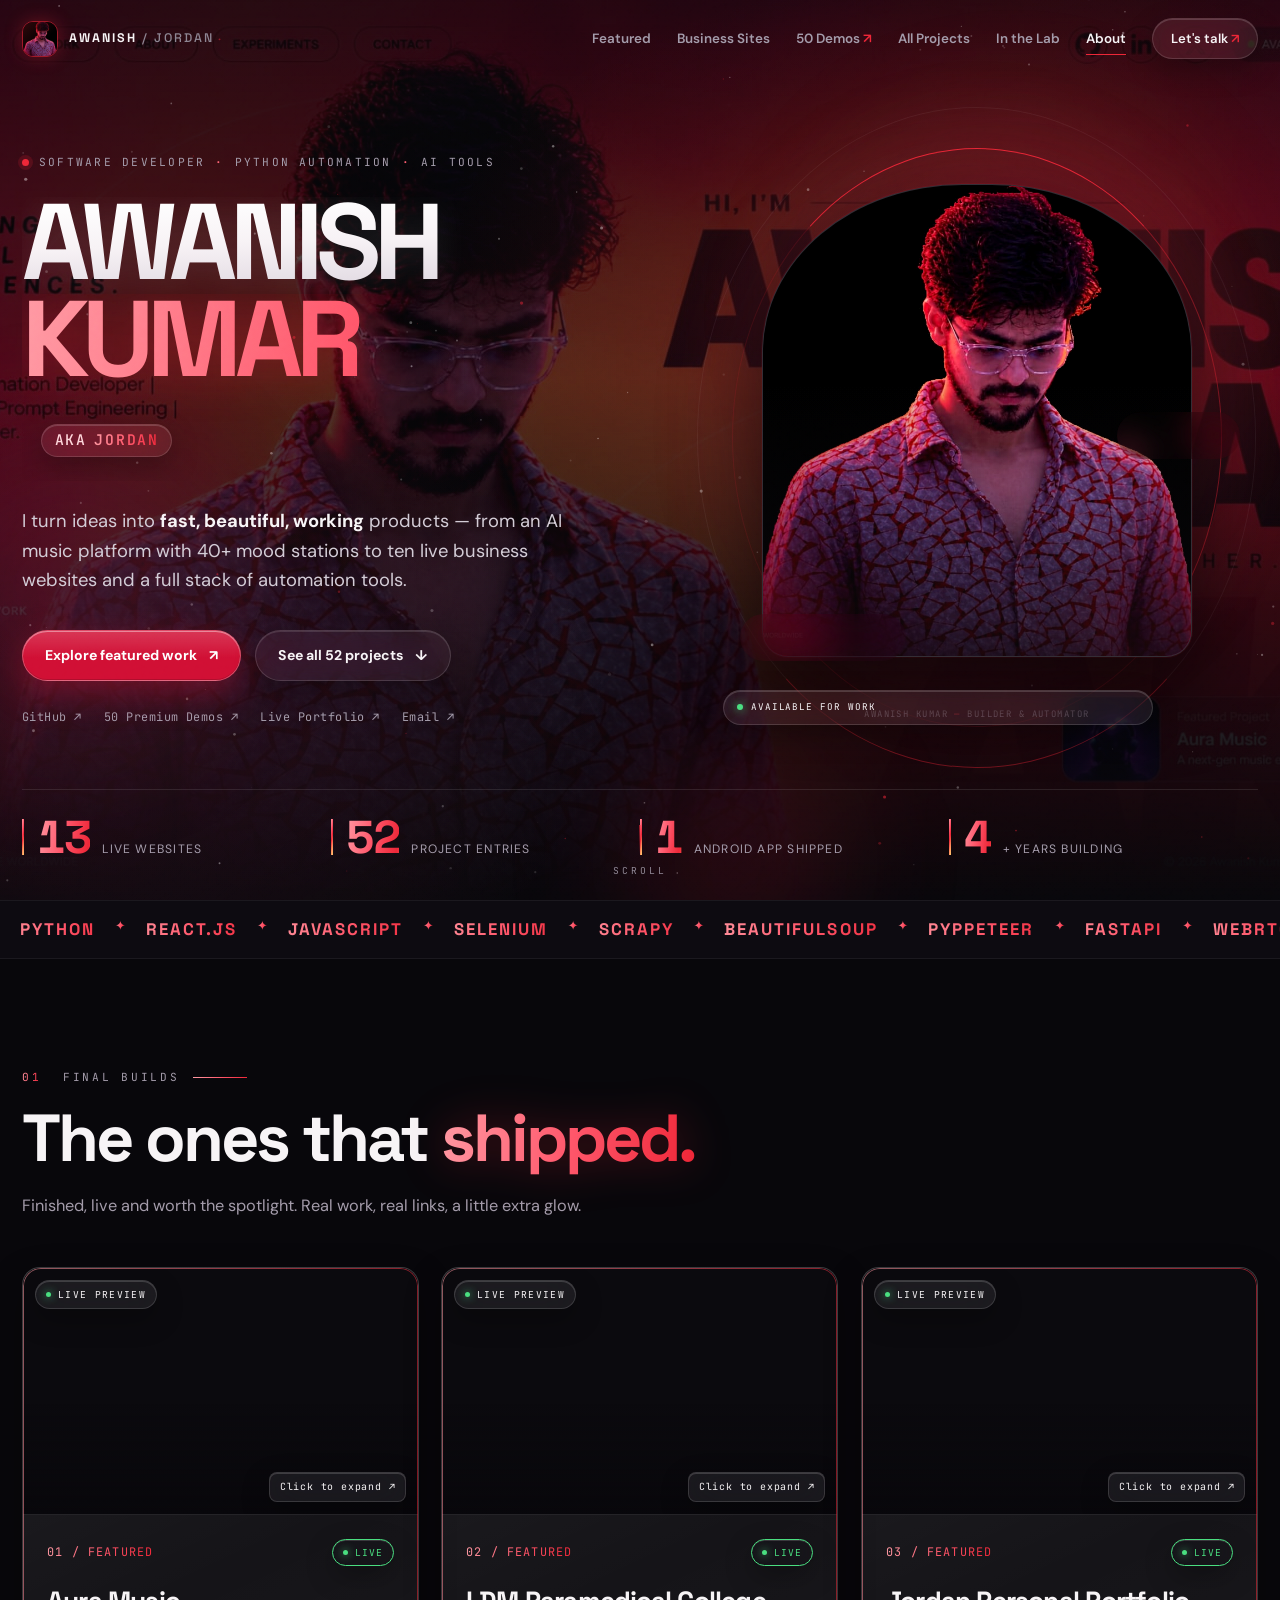
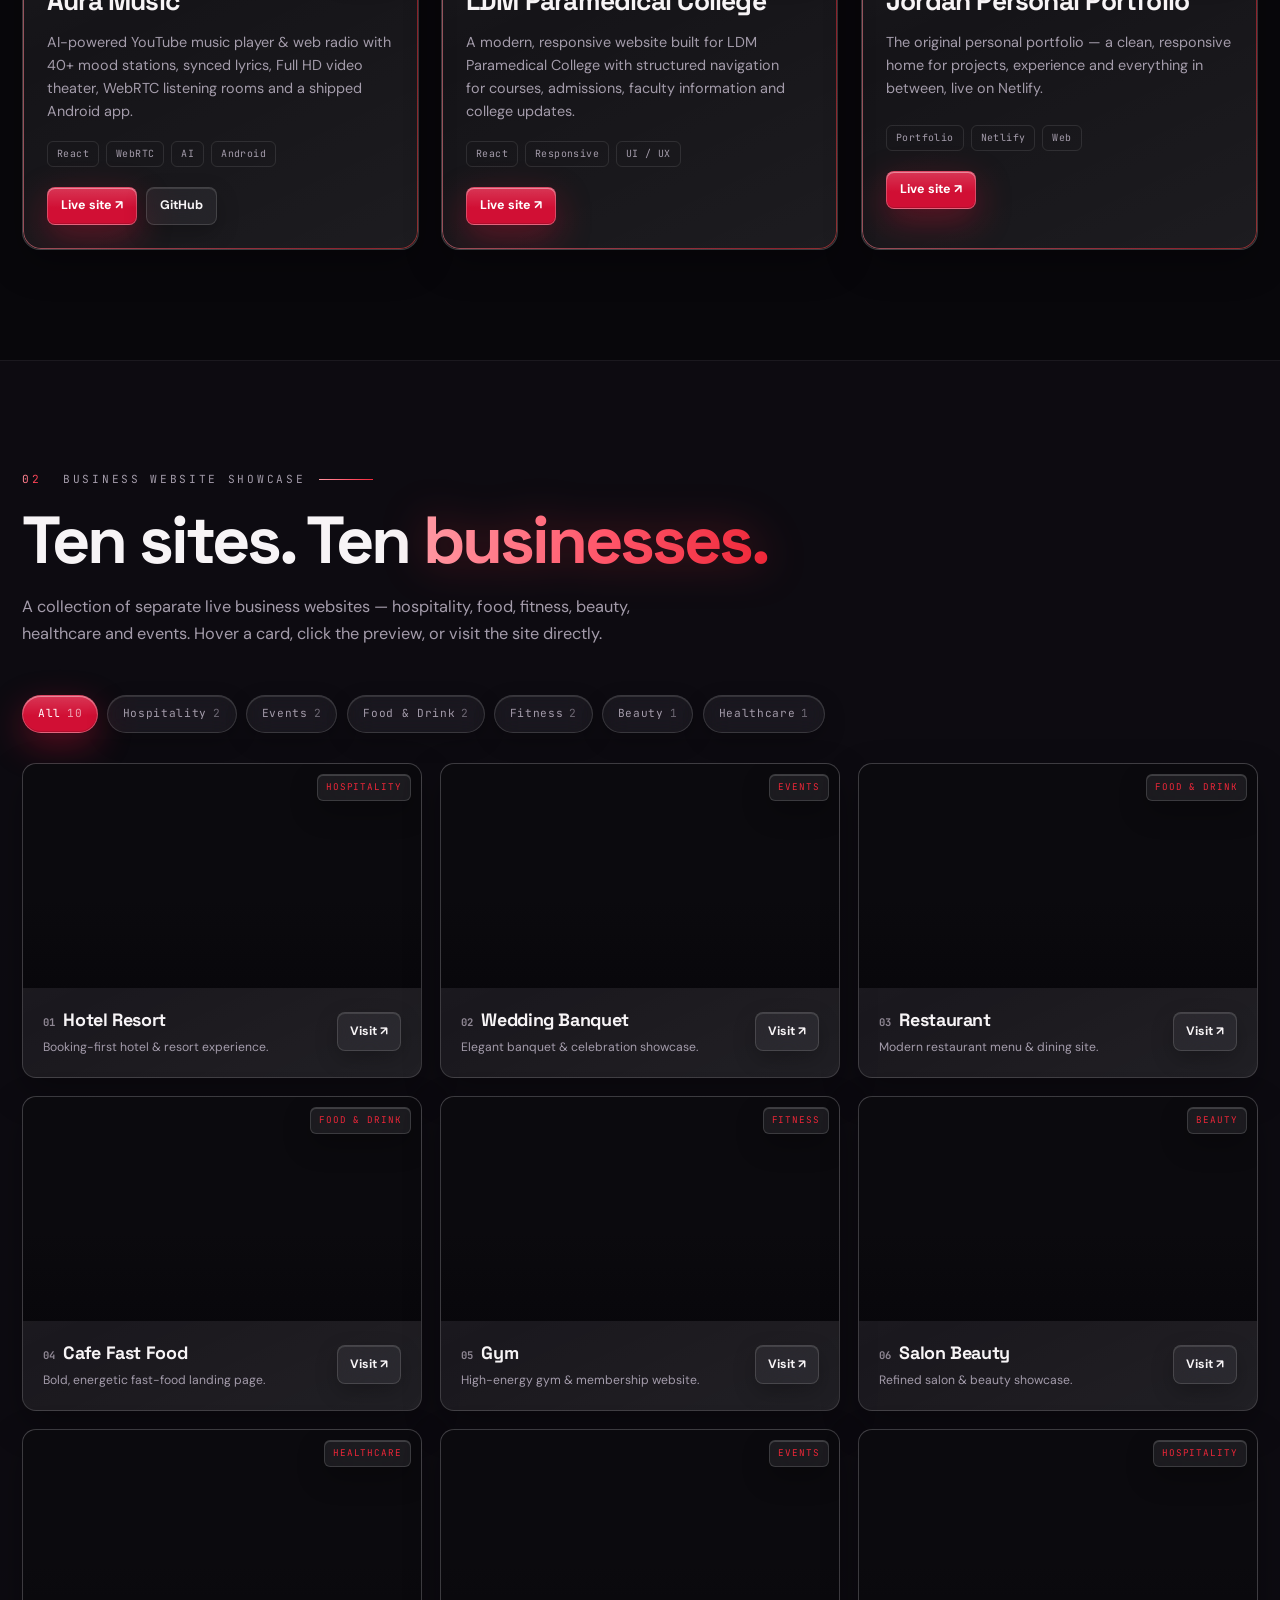
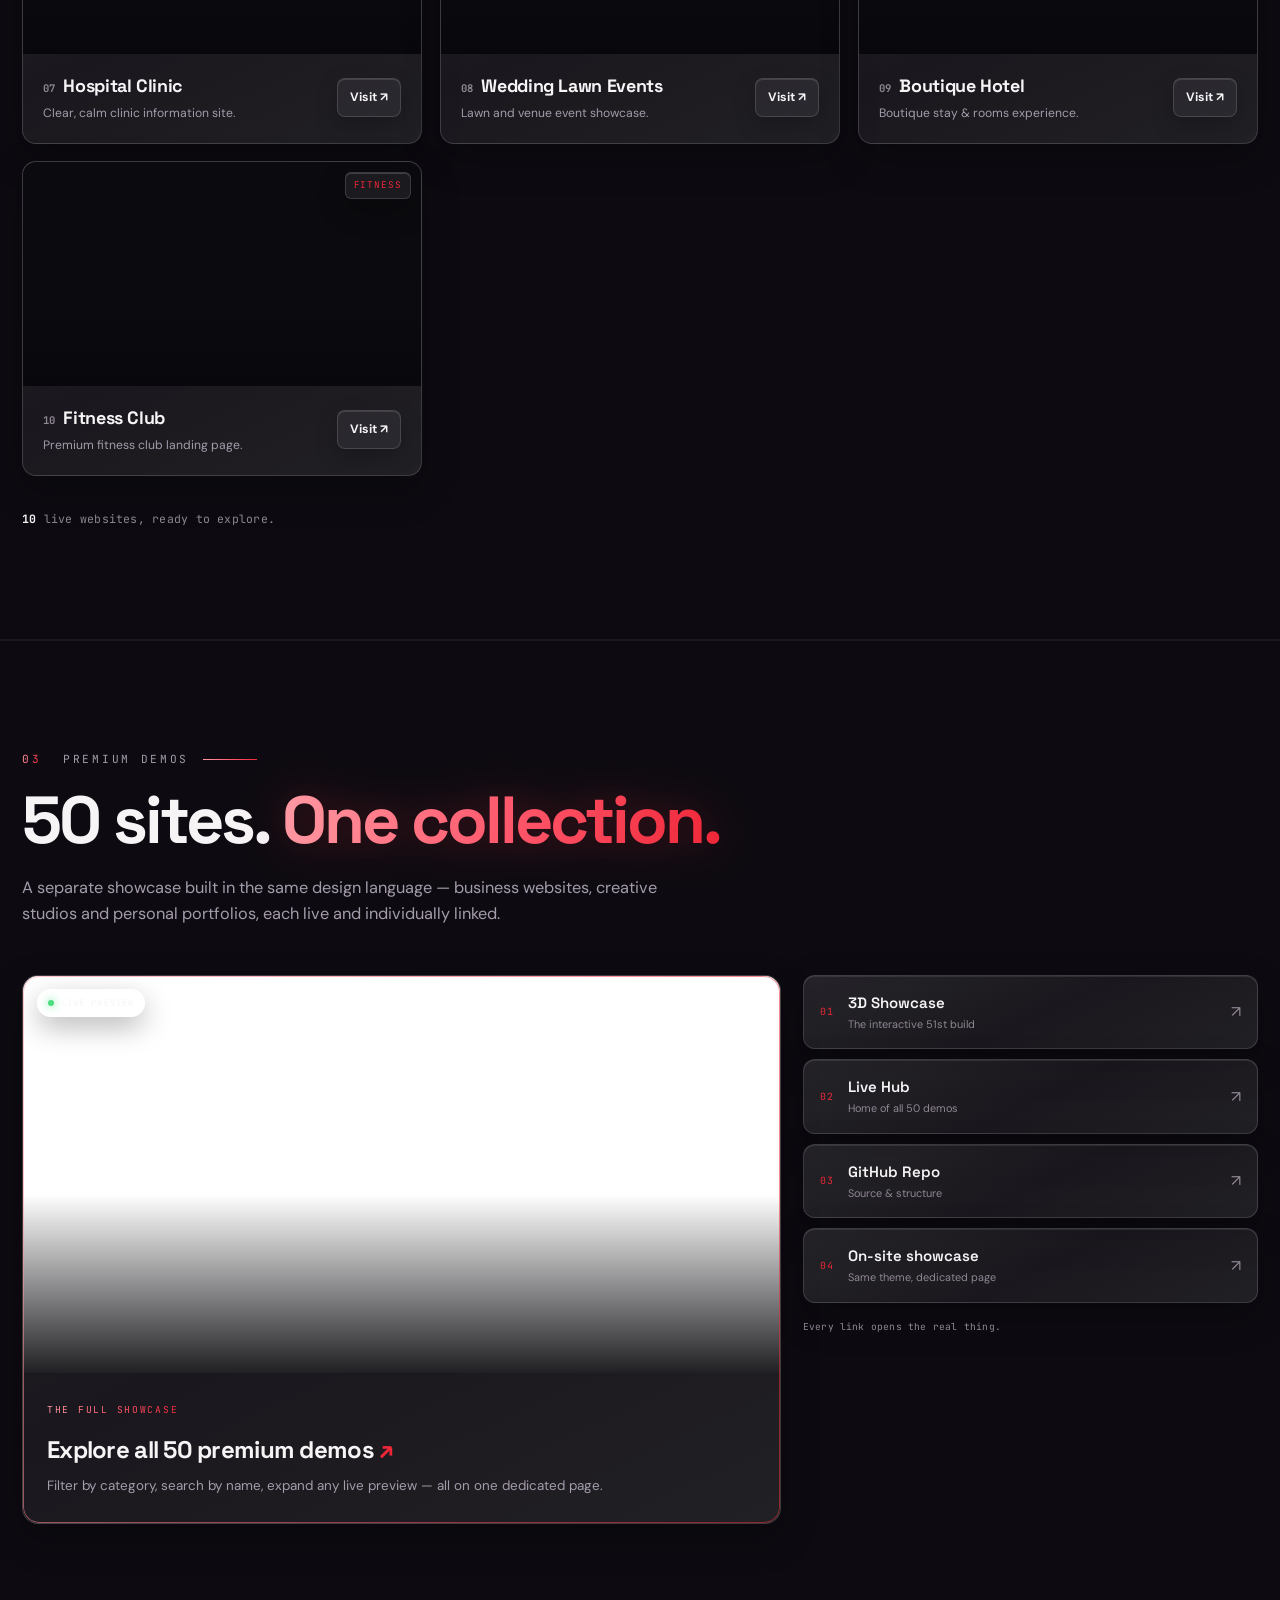
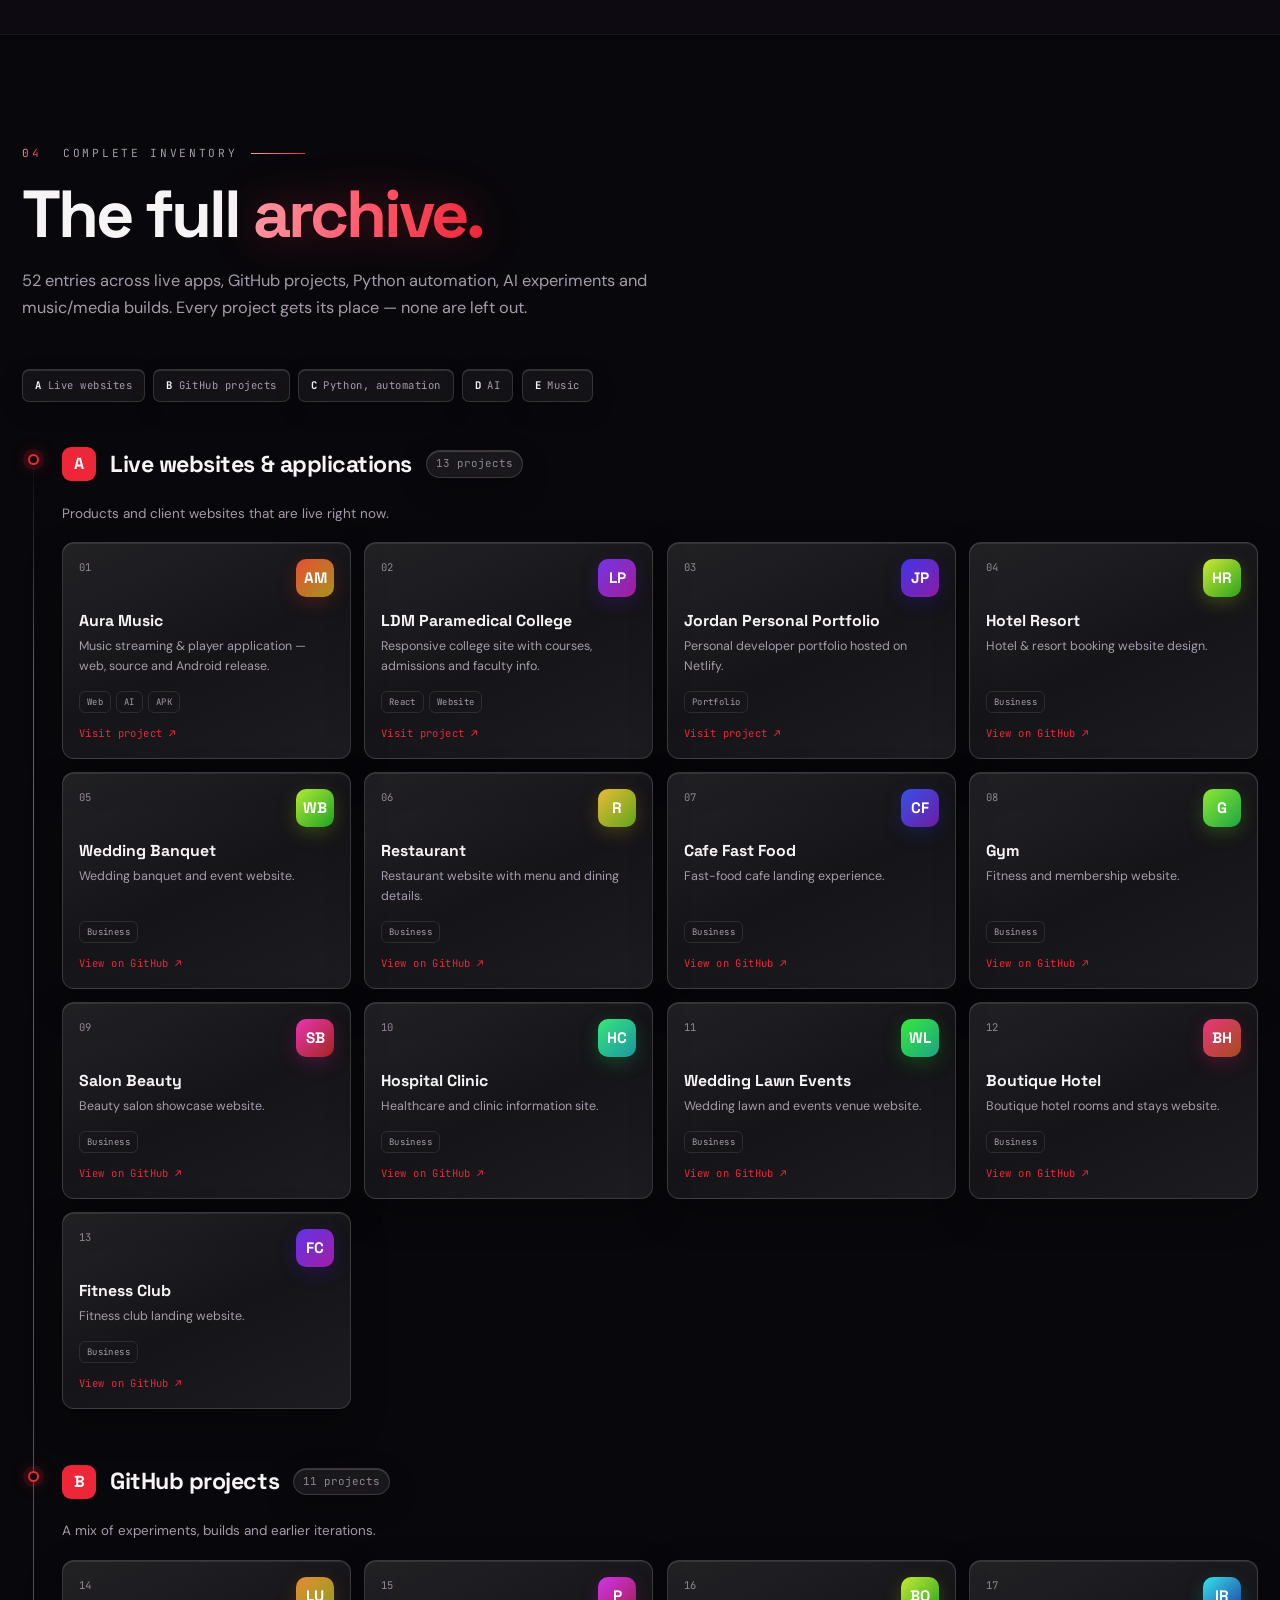
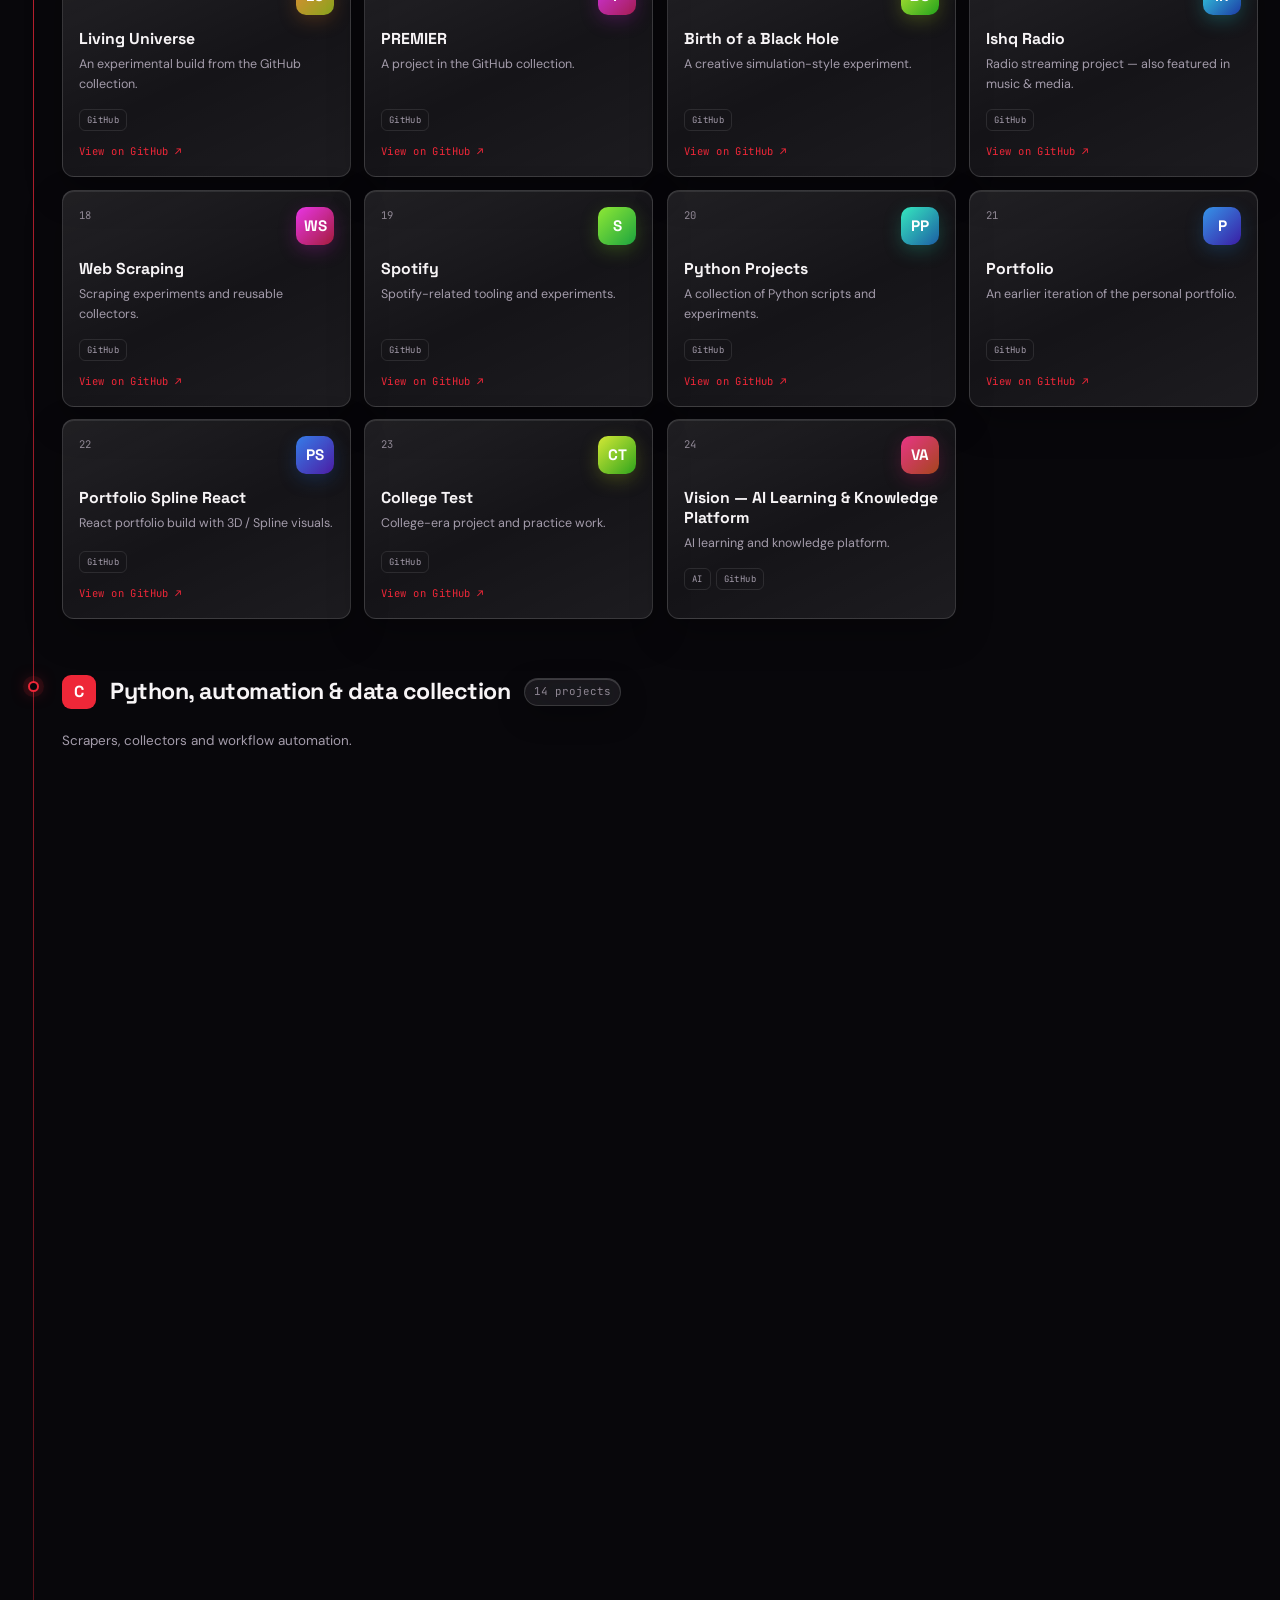
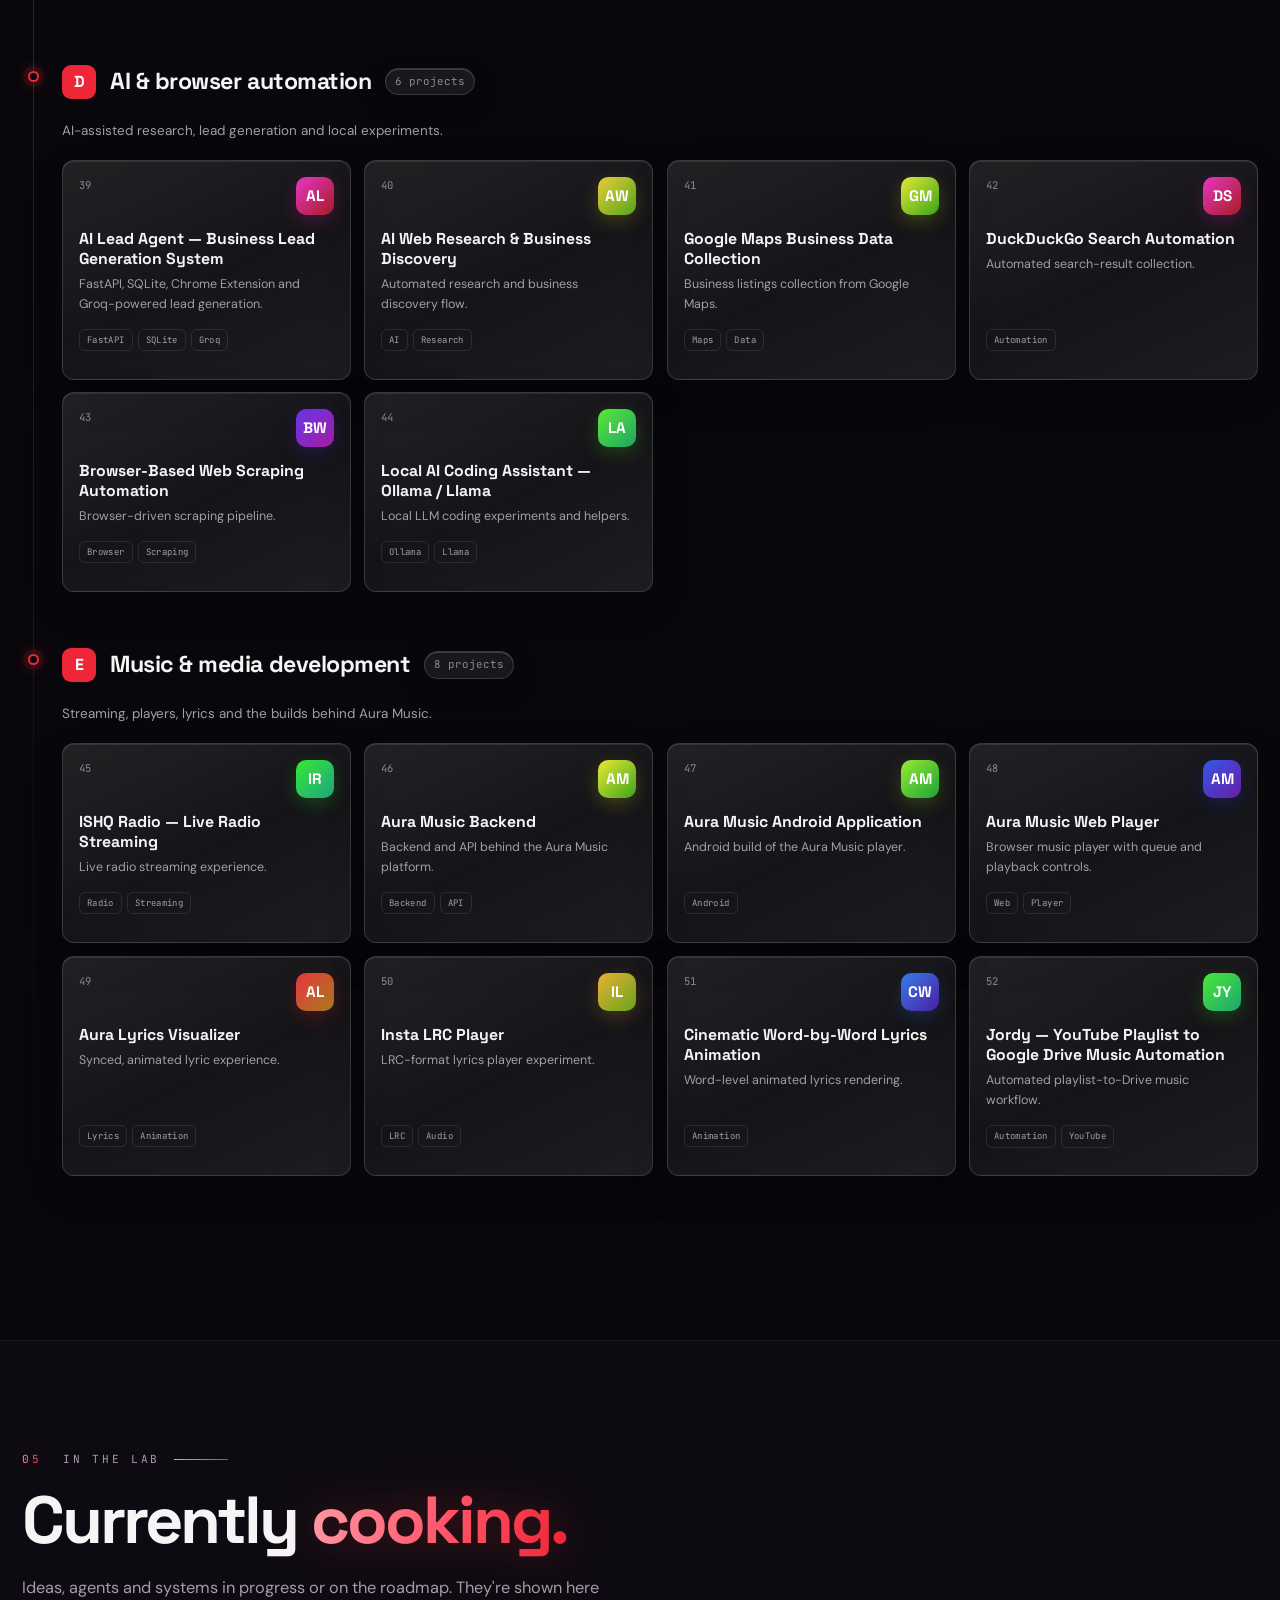
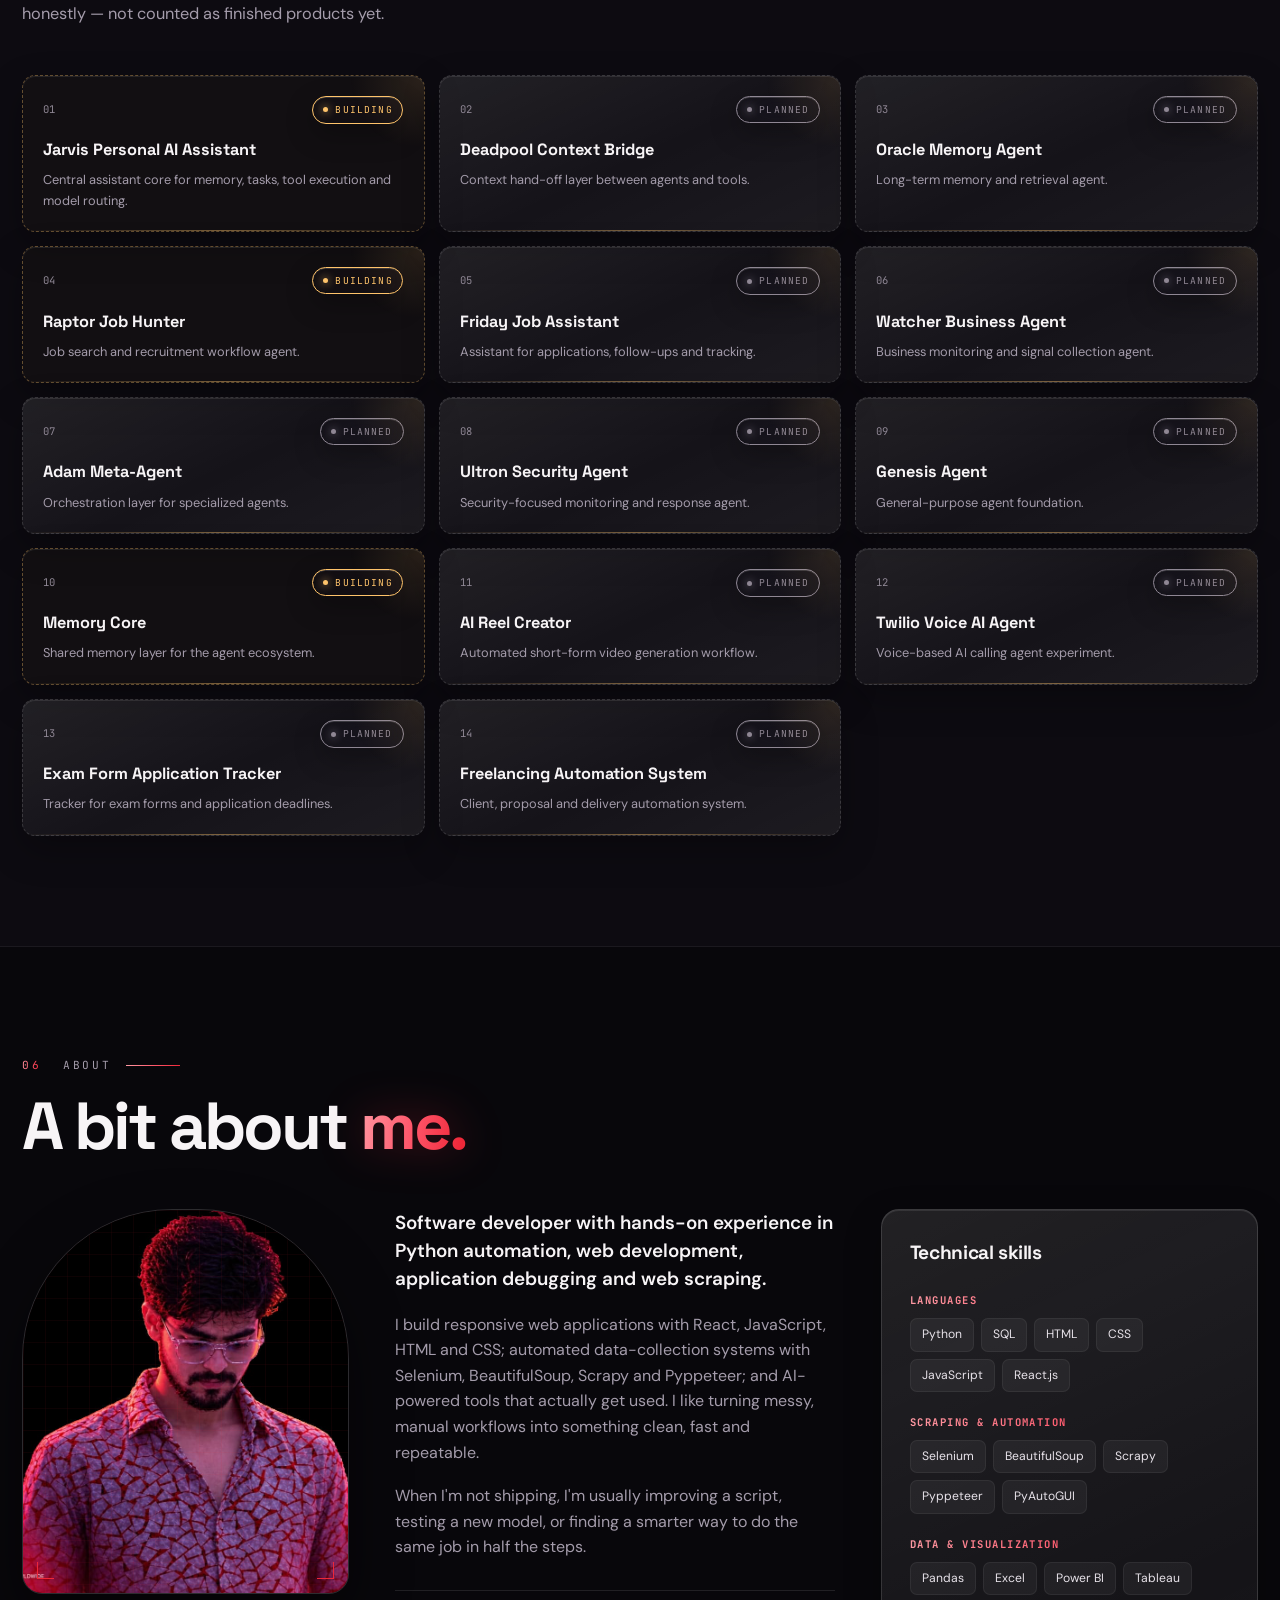
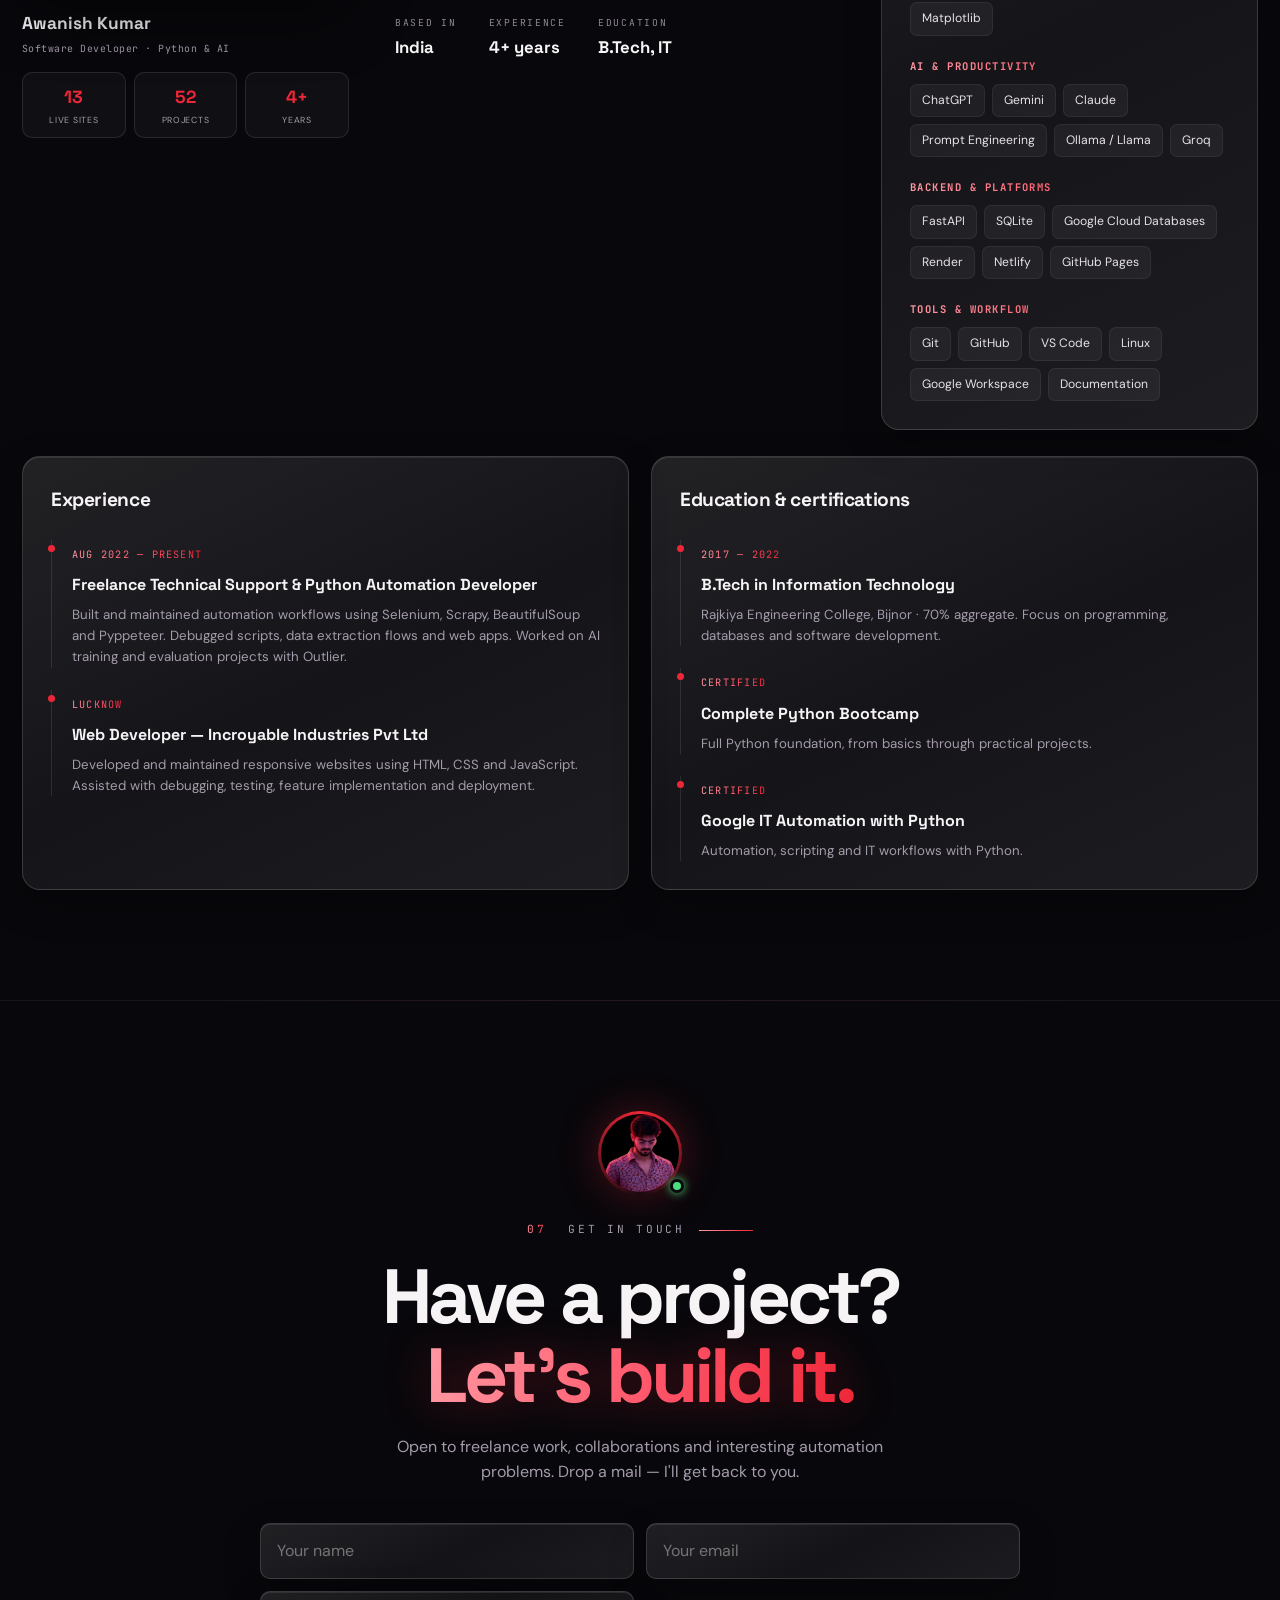
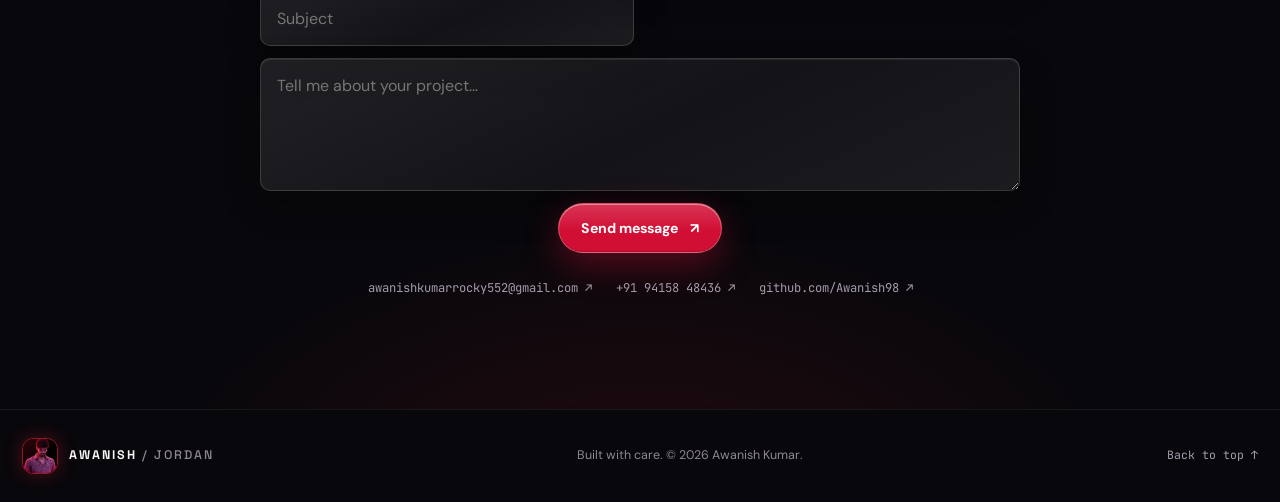
==== commit 526ae88d: "Remove technical notes and only use verified GitHub links" ====
--- a/index.html
+++ b/index.html
@@ -126,10 +126,9 @@
         <header class="section-head">
           <div class="section-kicker reveal"><span>01</span> FINAL BUILDS</div>
           <h2 class="section-title reveal">The ones that <em>shipped.</em></h2>
-          <p class="section-desc reveal">Completed, deployed and live. These get the spotlight — real links, real previews, and a little extra glow.</p>
+          <p class="section-desc reveal">Finished, live and worth the spotlight. Real work, real links, a little extra glow.</p>
         </header>
         <div class="featured-grid" id="featuredGrid"></div>
-        <p class="section-footnote reveal">Previews load live from the deployed sites. Aura's preview uses its GitHub Pages build because the Render deployment blocks embedding — the direct links always work.</p>
       </div>
     </section>
 
@@ -143,7 +142,7 @@
         </header>
         <div class="filters reveal" id="businessFilters" role="group" aria-label="Filter business websites"></div>
         <div class="business-grid" id="businessGrid"></div>
-        <p class="section-footnote reveal">Showing <strong id="businessCount">10</strong> live websites. All are deployed on GitHub Pages.</p>
+        <p class="section-footnote reveal"><strong id="businessCount">10</strong> live websites, ready to explore.</p>
       </div>
     </section>
 
@@ -189,7 +188,7 @@
               <span><strong>On-site showcase</strong><small>Same theme, dedicated page</small></span>
               <b>↗</b>
             </a>
-            <p class="promo-foot">All links open the real deployed sites in a new tab.</p>
+            <p class="promo-foot">Every link opens the real thing.</p>
           </div>
         </div>
       </div>
@@ -205,7 +204,6 @@
         </header>
         <div class="archive-jump reveal" id="archiveJump"></div>
         <div class="timeline" id="archiveTimeline"></div>
-        <p class="section-footnote reveal">Individual repository URLs for the GitHub-only projects are still being verified — so they link to the GitHub profile instead of a guessed repo link.</p>
       </div>
     </section>
 
